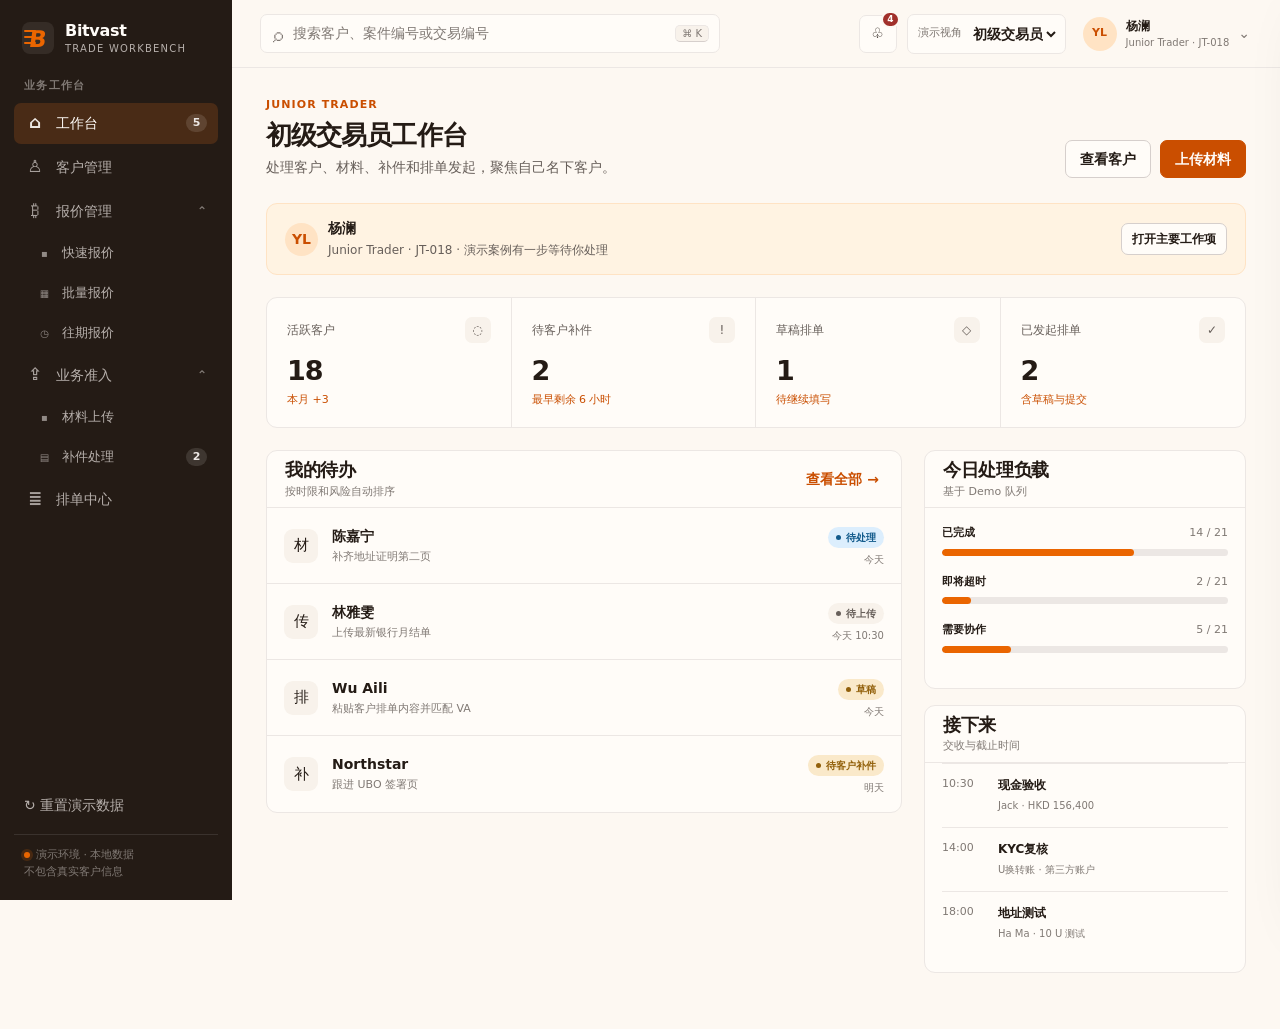
==== index.html @ b93a7725 "new" ====
<!doctype html>
<html lang="zh-CN">
  <head>
    <meta charset="UTF-8" />
    <meta name="viewport" content="width=device-width, initial-scale=1.0" />
    <meta name="description" content="Bitvast 交易执行、客户准入、地址校验、收付款复核与凭证归档工作台" />
    <title>Bitvast Workbench · 交易运营系统</title>
    <link rel="icon" href="data:image/svg+xml,%3Csvg xmlns='http://www.w3.org/2000/svg' viewBox='0 0 64 64'%3E%3Crect width='64' height='64' rx='14' fill='%23231c17'/%3E%3Ctext x='31' y='43' text-anchor='middle' font-family='Arial,sans-serif' font-size='39' font-weight='800' fill='%23ff7a00'%3EB%3C/text%3E%3Cpath d='M13 18h14M11 24h14M10 30h14M12 36h14M15 42h12' stroke='%23ff7a00' stroke-width='3' stroke-linecap='round'/%3E%3C/svg%3E" />
    <link rel="stylesheet" href="styles.css" />
  </head>
  <body>
    <a class="skip-link" href="#main-content">跳到主要内容</a>
    <div id="app" class="app-shell">
      <aside class="sidebar" aria-label="主导航">
        <div class="brand">
          <span class="brand-mark" aria-hidden="true"><i></i><i></i><i></i></span>
          <span><strong>Bitvast</strong><small>Trade Workbench</small></span>
        </div>
        <div class="workspace-label">业务工作台</div>
        <nav id="primary-nav" class="primary-nav"></nav>
        <div class="sidebar-bottom">
          <button class="demo-reset" id="reset-demo" type="button">
            <span aria-hidden="true">↻</span>
            重置演示数据
          </button>
          <div class="demo-note"><span></span>演示环境 · 本地数据<br />不包含真实客户信息</div>
        </div>
      </aside>

      <div class="app-main">
        <header class="topbar">
          <button class="icon-button menu-button" id="menu-button" aria-label="打开导航" type="button">☰</button>
          <div class="top-search">
            <span aria-hidden="true">⌕</span>
            <input id="global-search" type="search" placeholder="搜索客户、案件编号或交易编号" aria-label="全局搜索" />
            <kbd>⌘ K</kbd>
          </div>
          <div class="top-actions">
            <button class="icon-button notification-button" type="button" aria-label="通知">
              <span aria-hidden="true">♧</span><b id="notification-count">4</b>
            </button>
            <label class="role-switcher">
              <span>演示视角</span>
              <select id="role-select" aria-label="切换演示角色"></select>
            </label>
            <button class="user-menu" type="button" aria-label="当前用户">
              <span id="user-avatar">YL</span>
              <span><strong id="user-name">杨澜</strong><small id="user-title">Junior Trader · JT-018</small></span>
              <i aria-hidden="true">⌄</i>
            </button>
          </div>
        </header>

        <main id="main-content" tabindex="-1"></main>
      </div>
    </div>

    <div id="drawer-backdrop" class="drawer-backdrop" hidden></div>
    <aside id="detail-drawer" class="detail-drawer" aria-label="客户详情" aria-hidden="true"></aside>
    <div id="toast-region" class="toast-region" aria-live="polite" aria-atomic="true"></div>
    <div id="confirm-root"></div>
    <div id="pdf-modal-root"></div>
    <div id="customer-modal-root"></div>
    <div id="material-order-modal-root"></div>

    <script src="assets/pdf-lib.min.js"></script>
    <script src="assets/pdf-template-01.js"></script>
    <script src="assets/pdf-template-02.js"></script>
    <script src="assets/pdf-template-03.js"></script>
    <script src="assets/pdf-template-04.js"></script>
    <script src="assets/pdf-template-05.js"></script>
    <script src="assets/pdf-template-06.js"></script>
    <script src="assets/pdf-template-07.js"></script>
    <script src="assets/pdf-template-08.js"></script>
    <script src="assets/pdf-template-09.js"></script>
    <script src="assets/pdf-template-10.js"></script>
    <script src="assets/pdf-template-11.js"></script>
    <script src="assets/pdf-template-12.js"></script>
    <script src="app.js"></script>
  </body>
</html>
---- styles.css ----
:root {
  color-scheme: light;
  --ink-950: oklch(23% 0.018 54);
  --ink-800: oklch(35% 0.016 54);
  --ink-700: oklch(42% 0.015 54);
  --ink-600: oklch(49% 0.013 54);
  --ink-500: oklch(58% 0.012 54);
  --ink-300: oklch(76% 0.01 54);
  --ink-200: oklch(86% 0.009 54);
  --ink-100: oklch(93% 0.007 54);
  --paper: oklch(98.1% 0.009 72);
  --surface: oklch(99.2% 0.006 72);
  --surface-muted: oklch(96.3% 0.011 72);
  --teal-700: oklch(58% 0.183 51);
  --teal-600: oklch(66% 0.196 53);
  --teal-200: oklch(86% 0.095 62);
  --teal-100: oklch(93.5% 0.055 66);
  --teal-50: oklch(97% 0.027 72);
  --orange-700: var(--teal-700);
  --orange-600: var(--teal-600);
  --orange-200: var(--teal-200);
  --orange-100: var(--teal-100);
  --orange-50: var(--teal-50);
  --amber-200: oklch(86% 0.075 82);
  --amber-50: oklch(97% 0.026 82);
  --amber-700: oklch(53% 0.11 72);
  --amber-100: oklch(94% 0.045 82);
  --red-700: oklch(48% 0.15 27);
  --red-600: var(--red-700);
  --red-100: oklch(94% 0.035 25);
  --red-50: color-mix(in oklch, var(--red-100) 54%, var(--surface));
  --blue-700: oklch(45% 0.105 245);
  --blue-100: oklch(94% 0.028 245);
  --shadow-float: 0 22px 60px color-mix(in oklch, var(--ink-950) 17%, transparent);
  --focus: 0 0 0 3px color-mix(in oklch, var(--teal-600) 24%, transparent);
  --radius-sm: 7px;
  --radius-md: 11px;
  --radius-lg: 16px;
  --sidebar: 232px;
  --topbar: 68px;
  --ease: cubic-bezier(0.16, 1, 0.3, 1);
}

* { box-sizing: border-box; }
html { min-width: 320px; background: var(--paper); }
body {
  margin: 0;
  color: var(--ink-950);
  background: var(--paper);
  font: 14px/1.5 -apple-system, BlinkMacSystemFont, "Segoe UI", "PingFang SC", "Microsoft YaHei", system-ui, sans-serif;
  -webkit-font-smoothing: antialiased;
}
body.modal-open { overflow: hidden; }
button, input, select, textarea { font: inherit; color: inherit; }
button, select { cursor: pointer; }
button:focus-visible, input:focus-visible, select:focus-visible, textarea:focus-visible, [tabindex]:focus-visible {
  outline: none;
  box-shadow: var(--focus);
}
button:disabled { cursor: not-allowed; opacity: .48; }
.skip-link { position: fixed; left: 16px; top: -80px; z-index: 100; padding: 10px 14px; background: var(--ink-950); color: var(--surface); border-radius: var(--radius-sm); }
.skip-link:focus { top: 12px; }
.app-shell { min-height: 100vh; }

.sidebar {
  position: fixed; inset: 0 auto 0 0; z-index: 40;
  width: var(--sidebar); padding: 19px 14px 16px;
  display: flex; flex-direction: column;
  background: var(--ink-950); color: var(--ink-200);
}
.brand { display: flex; align-items: center; gap: 11px; padding: 0 8px 22px; color: var(--surface); }
.brand strong { display: block; font-size: 16px; letter-spacing: -.02em; }
.brand small { display: block; margin-top: -2px; color: var(--ink-300); font-size: 10px; letter-spacing: .12em; text-transform: uppercase; }
.brand-mark {
  position: relative; width: 32px; height: 32px; display: grid; place-items: center;
  border-radius: 8px; background: color-mix(in oklch, var(--surface) 8%, transparent);
  color: var(--teal-600); font-size: 23px; font-weight: 850; letter-spacing: 0;
}
.brand-mark::before { content: "B"; transform: skew(-8deg); }
.brand-mark i { position: absolute; left: 2px; width: 12px; height: 2px; border-radius: 999px; background: var(--teal-600); }
.brand-mark i:nth-child(1) { top: 8px; }
.brand-mark i:nth-child(2) { top: 14px; }
.brand-mark i:nth-child(3) { top: 20px; }
.workspace-label { padding: 0 10px 8px; color: var(--ink-500); font-size: 11px; font-weight: 700; letter-spacing: .12em; }
.primary-nav { display: grid; gap: 3px; }
.nav-button {
  width: 100%; min-height: 41px; padding: 0 11px; border: 0; border-radius: var(--radius-sm);
  display: flex; align-items: center; gap: 11px;
  color: var(--ink-300); background: transparent; text-align: left; font-weight: 560;
  transition: background 160ms var(--ease), color 160ms var(--ease);
}
.nav-button:hover { background: color-mix(in oklch, var(--surface) 7%, transparent); color: var(--surface); }
.nav-button.active { background: color-mix(in oklch, var(--teal-600) 21%, var(--ink-950)); color: var(--surface); }
.nav-group { display: grid; gap: 3px; }
.nav-parent i { margin-left: auto; color: var(--ink-500); font-style: normal; font-size: 12px; }
.nav-submenu { display: grid; gap: 3px; }
.nav-sub-button { min-height: 37px; padding-left: 24px; color: var(--ink-300); font-size: 13px; }
.nav-sub-button .nav-icon { width: 13px; font-size: 10px; opacity: .75; }
.nav-icon { width: 20px; font-size: 17px; text-align: center; opacity: .9; }
.nav-badge { margin-left: auto; min-width: 21px; padding: 1px 6px; border-radius: 10px; background: color-mix(in oklch, var(--surface) 12%, transparent); color: var(--ink-100); font-size: 11px; text-align: center; }
.sidebar-bottom { margin-top: auto; }
.demo-reset { width: 100%; padding: 9px 10px; border: 0; border-radius: var(--radius-sm); color: var(--ink-300); background: transparent; text-align: left; }
.demo-reset:hover { background: color-mix(in oklch, var(--surface) 7%, transparent); color: var(--surface); }
.demo-note { margin-top: 9px; padding: 11px 10px 3px; border-top: 1px solid color-mix(in oklch, var(--surface) 10%, transparent); color: var(--ink-500); font-size: 11px; line-height: 1.6; }
.demo-note span { display: inline-block; width: 6px; height: 6px; margin-right: 6px; border-radius: 50%; background: var(--teal-600); box-shadow: 0 0 0 3px color-mix(in oklch, var(--teal-600) 18%, transparent); }

.app-main { min-height: 100vh; margin-left: var(--sidebar); }
.topbar {
  position: sticky; top: 0; z-index: 30; height: var(--topbar); padding: 0 28px;
  display: flex; align-items: center; gap: 20px;
  border-bottom: 1px solid var(--ink-100); background: color-mix(in oklch, var(--paper) 95%, transparent);
}
.menu-button { display: none !important; }
.icon-button { position: relative; width: 38px; height: 38px; border: 1px solid var(--ink-100); border-radius: var(--radius-sm); background: var(--surface); }
.top-search { width: min(460px, 40vw); height: 39px; padding: 0 10px 0 12px; display: flex; align-items: center; gap: 8px; border: 1px solid var(--ink-100); border-radius: var(--radius-sm); background: var(--surface); }
.top-search > span { color: var(--ink-500); font-size: 20px; }
.top-search input { min-width: 0; flex: 1; border: 0; outline: 0; background: transparent; }
.top-search input::placeholder { color: var(--ink-500); }
kbd { padding: 2px 6px; border: 1px solid var(--ink-100); border-bottom-color: var(--ink-200); border-radius: 5px; color: var(--ink-500); background: var(--surface-muted); font: 10px system-ui; }
.top-actions { margin-left: auto; display: flex; align-items: center; gap: 10px; }
.notification-button b { position: absolute; right: -4px; top: -5px; min-width: 17px; height: 17px; padding: 0 4px; border: 2px solid var(--paper); border-radius: 9px; background: var(--red-700); color: var(--surface); font-size: 9px; line-height: 13px; }
.role-switcher { height: 40px; padding: 3px 6px 3px 10px; display: flex; align-items: center; gap: 7px; border: 1px solid var(--ink-100); border-radius: var(--radius-sm); background: var(--surface); }
.role-switcher > span { color: var(--ink-500); font-size: 11px; }
.role-switcher select { max-width: 118px; border: 0; outline: 0; background: transparent; font-weight: 650; }
.user-menu { padding: 0 2px 0 7px; border: 0; display: flex; align-items: center; gap: 9px; background: transparent; text-align: left; }
.user-menu > span:first-child { width: 34px; height: 34px; display: grid; place-items: center; border-radius: 50%; color: var(--teal-700); background: var(--teal-100); font-size: 11px; font-weight: 750; }
.user-menu strong, .user-menu small { display: block; white-space: nowrap; }
.user-menu strong { font-size: 12px; }
.user-menu small { color: var(--ink-500); font-size: 10px; }
.user-menu i { color: var(--ink-500); font-style: normal; }

#main-content { padding: 29px 34px 56px; }
#main-content.quote-replica-host { height: calc(100vh - var(--topbar)); padding: 0; overflow: hidden; background: var(--surface); }
.page { max-width: 1460px; margin: 0 auto; }
.page-header { margin-bottom: 25px; display: flex; align-items: flex-end; justify-content: space-between; gap: 24px; }
.eyebrow { margin: 0 0 6px; color: var(--teal-700); font-size: 11px; font-weight: 760; letter-spacing: .1em; text-transform: uppercase; }
h1 { margin: 0; font-size: 26px; line-height: 1.18; letter-spacing: -.035em; }
h2 { margin: 0; font-size: 18px; line-height: 1.3; letter-spacing: -.02em; }
h3 { margin: 0; font-size: 14px; }
.page-subtitle { max-width: 70ch; margin: 7px 0 0; color: var(--ink-600); }
.header-actions { display: flex; align-items: center; gap: 9px; }
.btn { min-height: 38px; padding: 0 14px; border: 1px solid var(--ink-200); border-radius: var(--radius-sm); display: inline-flex; align-items: center; justify-content: center; gap: 7px; background: var(--surface); font-weight: 650; transition: 160ms var(--ease); }
.btn:hover { border-color: var(--ink-300); background: var(--surface-muted); }
.btn-primary { border-color: var(--teal-700); background: var(--teal-700); color: var(--surface); }
.btn-primary:hover { border-color: var(--teal-600); background: var(--teal-600); }
.btn-danger { border-color: var(--red-700); color: var(--red-700); background: var(--surface); }
.btn-quiet { border-color: transparent; background: transparent; color: var(--ink-600); }
.btn-sm { min-height: 32px; padding: 0 10px; font-size: 12px; }

.role-context { margin-bottom: 22px; padding: 14px 18px; border: 1px solid var(--teal-100); border-radius: var(--radius-md); display: flex; align-items: center; justify-content: space-between; gap: 16px; background: var(--teal-50); }
.role-context strong { display: block; }
.role-context span { color: var(--ink-600); font-size: 12px; }
.context-person { display: flex; align-items: center; gap: 10px; }
.context-person i { width: 33px; height: 33px; display: grid; place-items: center; border-radius: 50%; background: var(--teal-100); color: var(--teal-700); font-style: normal; font-weight: 750; }

.metric-strip { display: grid; grid-template-columns: repeat(4, minmax(0, 1fr)); border: 1px solid var(--ink-100); border-radius: var(--radius-md); overflow: hidden; background: var(--surface); }
.metric { min-height: 107px; padding: 19px 20px; border-right: 1px solid var(--ink-100); }
.metric:last-child { border-right: 0; }
.metric-label { display: flex; align-items: center; justify-content: space-between; color: var(--ink-600); font-size: 12px; }
.metric-label i { width: 26px; height: 26px; display: grid; place-items: center; border-radius: 7px; background: var(--surface-muted); font-style: normal; }
.metric-value { margin-top: 8px; display: flex; align-items: baseline; gap: 6px; font-size: 27px; font-weight: 720; letter-spacing: -.035em; }
.metric-value small { color: var(--ink-500); font-size: 11px; font-weight: 500; }
.metric-trend { color: var(--teal-700); font-size: 11px; }

.dashboard-grid { margin-top: 22px; display: grid; grid-template-columns: minmax(0, 1.58fr) minmax(310px, .8fr); gap: 22px; align-items: start; }
.section { border: 1px solid var(--ink-100); border-radius: var(--radius-md); background: var(--surface); overflow: hidden; }
.section-header { min-height: 57px; padding: 0 18px; display: flex; align-items: center; justify-content: space-between; gap: 14px; border-bottom: 1px solid var(--ink-100); }
.section-header p { margin: 2px 0 0; color: var(--ink-500); font-size: 11px; }
.link-button { padding: 4px; border: 0; color: var(--teal-700); background: transparent; font-weight: 650; }
.task-list { display: grid; }
.task-row { min-height: 76px; padding: 13px 17px; border: 0; border-bottom: 1px solid var(--ink-100); display: grid; grid-template-columns: 36px minmax(0, 1fr) auto; align-items: center; gap: 12px; background: transparent; text-align: left; }
.task-row:last-child { border-bottom: 0; }
.task-row:hover { background: var(--surface-muted); }
.task-icon { width: 34px; height: 34px; display: grid; place-items: center; border-radius: 9px; background: var(--surface-muted); font-size: 15px; }
.task-main strong, .task-main span { display: block; }
.task-main span { margin-top: 2px; color: var(--ink-500); font-size: 11px; }
.task-meta { text-align: right; }
.task-meta time { display: block; margin-top: 4px; color: var(--ink-500); font-size: 10px; }
.status { display: inline-flex; align-items: center; gap: 5px; padding: 3px 8px; border-radius: 12px; font-size: 10px; font-weight: 700; white-space: nowrap; }
.status::before { content: ""; width: 5px; height: 5px; border-radius: 50%; background: currentColor; }
.status-teal, .status-success { color: var(--teal-700); background: var(--teal-100); }
.status-amber, .status-warning { color: var(--amber-700); background: var(--amber-100); }
.status-red, .status-danger { color: var(--red-700); background: var(--red-100); }
.status-blue, .status-info { color: var(--blue-700); background: var(--blue-100); }
.status-neutral { color: var(--ink-600); background: var(--surface-muted); }

.queue-summary { padding: 17px; }
.queue-progress { margin-bottom: 18px; }
.queue-label { margin-bottom: 7px; display: flex; justify-content: space-between; font-size: 11px; }
.queue-label span { color: var(--ink-500); }
.progress-track { height: 7px; overflow: hidden; border-radius: 5px; background: var(--ink-100); }
.progress-track i { display: block; height: 100%; border-radius: inherit; background: var(--teal-600); }
.agenda { padding: 0 17px 17px; }
.agenda-row { padding: 12px 0; border-top: 1px solid var(--ink-100); display: grid; grid-template-columns: 44px 1fr; gap: 12px; }
.agenda-row time { color: var(--ink-500); font-size: 11px; }
.agenda-row strong { display: block; font-size: 12px; }
.agenda-row span { color: var(--ink-500); font-size: 10px; }

.toolbar { margin-bottom: 14px; display: flex; align-items: center; gap: 9px; flex-wrap: wrap; }
.search-control, .select-control { height: 38px; border: 1px solid var(--ink-100); border-radius: var(--radius-sm); background: var(--surface); }
.search-control { min-width: 260px; padding: 0 11px; display: flex; align-items: center; gap: 7px; }
.search-control input { width: 100%; border: 0; outline: 0; background: transparent; }
.select-control { padding: 0 30px 0 10px; }
.toolbar-count { margin-left: auto; color: var(--ink-500); font-size: 11px; }
.data-table-wrap { border: 1px solid var(--ink-100); border-radius: var(--radius-md); overflow: auto; background: var(--surface); }
.data-table { width: 100%; border-collapse: collapse; white-space: nowrap; }
.data-table th { height: 43px; padding: 0 15px; border-bottom: 1px solid var(--ink-100); color: var(--ink-500); background: var(--surface-muted); font-size: 10px; letter-spacing: .04em; text-align: left; }
.data-table td { height: 61px; padding: 0 15px; border-bottom: 1px solid var(--ink-100); vertical-align: middle; }
.data-table tbody tr:last-child td { border-bottom: 0; }
.data-table tbody tr { cursor: pointer; }
.data-table tbody tr:hover { background: var(--teal-50); }
.compliance-tabs { margin: 6px 0 28px; border-bottom: 1px solid var(--ink-100); display: flex; gap: 24px; }
.compliance-tabs button { min-height: 40px; padding: 0 0 10px; border: 0; border-bottom: 2px solid transparent; background: transparent; color: var(--ink-600); font-weight: 650; }
.compliance-tabs button.active { border-bottom-color: var(--blue-700); color: var(--blue-700); }
.compliance-filterbar { margin-bottom: 18px; display: flex; align-items: flex-end; gap: 10px; flex-wrap: wrap; }
.compliance-filterbar .search-control { min-width: 300px; background: var(--surface-muted); }
.toolbar-spacer { flex: 1; min-width: 28px; }
.compliance-filter-field { display: grid; gap: 6px; color: var(--ink-600); font-size: 11px; }
.compliance-filter-field .select-control { min-width: 190px; }
.compliance-table-wrap { border-radius: var(--radius-sm); }
.compliance-table th { font-size: 12px; color: var(--ink-800); background: var(--surface-muted); }
.compliance-table td { height: 52px; }
.compliance-table .table-actions { display: flex; align-items: center; gap: 24px; }
.audit-type-badge, .audit-final { display: inline-flex; align-items: center; min-height: 24px; padding: 0 7px; border-radius: 3px; font-size: 12px; font-weight: 650; }
.audit-type-badge { color: var(--blue-700); background: var(--blue-100); }
.audit-final.pass { color: oklch(48% 0.14 145); background: oklch(94% 0.05 145); }
.audit-final.reject { color: var(--red-700); background: var(--red-100); }
.audit-final.pending { color: var(--amber-700); background: var(--amber-100); }
.compliance-dot { display: inline-flex; align-items: center; gap: 7px; color: oklch(48% 0.14 145); }
.compliance-dot::before { content: ""; width: 6px; height: 6px; border-radius: 50%; background: currentColor; }
.muted-link { color: var(--ink-600); }
.compliance-pagination { margin-top: 12px; justify-content: flex-end; border: 0; background: transparent; }
.compliance-back-link { margin: -4px 0 14px; padding: 0; border: 0; background: transparent; color: var(--ink-600); font-weight: 680; }
.compliance-back-link:hover { color: var(--teal-700); }
.compliance-review-workspace { display: block; border: 1px solid var(--ink-100); border-radius: var(--radius-md); overflow: hidden; background: var(--surface); }
.compliance-review-actions { padding: 16px 22px; border-top: 1px solid var(--ink-100); display: flex; justify-content: flex-end; gap: 10px; background: var(--surface); }
.kyc-config-crumb { margin: -4px 0 14px; color: var(--ink-600); font-size: 12px; }
.kyc-config-hero { min-height: 108px; margin-bottom: 12px; padding: 24px 28px; border: 1px solid var(--ink-100); border-radius: var(--radius-lg); display: flex; align-items: center; justify-content: space-between; gap: 22px; background: var(--surface); }
.kyc-config-hero h1 { margin: 0; font-size: 24px; letter-spacing: 0; }
.kyc-config-hero p { max-width: 76ch; margin: 10px 0 0; color: var(--ink-600); }
.kyc-config-stats { margin-top: 14px; display: flex; flex-wrap: wrap; gap: 8px; }
.kyc-config-stats span { padding: 5px 9px; border: 1px solid var(--ink-100); border-radius: 999px; color: var(--ink-600); background: var(--surface-muted); font-size: 11px; font-weight: 700; }
.kyc-config-hero-actions { display: flex; align-items: center; gap: 16px; white-space: nowrap; }
.kyc-config-hero-actions span { color: var(--ink-500); font-size: 13px; }
.kyc-config-layout { display: grid; grid-template-columns: 440px minmax(0, 1fr); gap: 14px; align-items: stretch; }
.kyc-config-card { min-height: 564px; padding: 14px; border: 1px solid var(--ink-100); border-radius: var(--radius-md); background: var(--surface); }
.kyc-config-side { display: flex; flex-direction: column; gap: 12px; }
.kyc-panel-title { margin-bottom: 14px; display: flex; align-items: center; gap: 8px; color: var(--ink-950); font-size: 16px; font-weight: 760; }
.kyc-panel-title span { color: var(--teal-700); font-size: 15px; }
.kyc-side-section { padding: 12px; border: 1px solid var(--ink-100); border-radius: var(--radius-md); background: var(--surface-muted); }
.kyc-side-heading { margin: 0 0 12px; color: var(--ink-500); font-size: 12px; font-weight: 720; }
.kyc-tree { display: grid; gap: 11px; }
.kyc-tree-group { position: relative; display: grid; gap: 8px; }
.kyc-tree-group.expanded { padding: 8px; border: 1px solid var(--teal-100); border-radius: var(--radius-md); background: color-mix(in oklch, var(--teal-50) 48%, var(--surface)); }
.kyc-tree-row { min-height: 62px; padding: 0 14px; border: 1px solid var(--ink-100); border-radius: var(--radius-md); display: flex; align-items: center; gap: 10px; background: var(--surface); cursor: pointer; }
.kyc-tree-row.business { min-height: 66px; border-color: var(--ink-200); background: var(--surface); }
.kyc-tree-row.business.active { border-color: var(--teal-700); background: var(--teal-700); color: var(--surface); box-shadow: 0 10px 24px color-mix(in oklch, var(--teal-700) 18%, transparent); }
.kyc-channel-list { position: relative; margin-left: 18px; padding-left: 18px; display: grid; gap: 8px; }
.kyc-channel-list::before { content: ""; position: absolute; left: 4px; top: 2px; bottom: 18px; width: 1px; background: var(--teal-200); }
.kyc-tree-row.channel { position: relative; min-height: 54px; border-radius: var(--radius-sm); background: var(--surface); }
.kyc-tree-row.channel::before { content: ""; position: absolute; left: -14px; top: 50%; width: 12px; height: 1px; background: var(--teal-200); }
.kyc-tree-row.channel.active { border-color: var(--teal-600); background: var(--teal-50); color: var(--teal-700); box-shadow: inset 3px 0 0 var(--teal-600); }
.kyc-tree-main { min-width: 0; flex: 1; display: grid; gap: 3px; }
.kyc-tree-main strong, .kyc-tree-main span { min-width: 0; overflow: hidden; text-overflow: ellipsis; white-space: nowrap; font-weight: 760; }
.kyc-tree-main small { min-width: 0; overflow: hidden; text-overflow: ellipsis; white-space: nowrap; color: currentColor; opacity: .72; font-size: 10px; font-weight: 650; }
.kyc-tree-input { width: 100%; height: 34px; padding: 0 9px; border: 1px solid var(--ink-100); border-radius: var(--radius-sm); background: var(--surface); }
.kyc-tree-actions { display: flex; gap: 6px; }
.kyc-icon-button { width: 28px; height: 28px; border: 0; border-radius: 7px; display: inline-grid; place-items: center; background: transparent; color: currentColor; cursor: pointer; font-weight: 760; }
.kyc-icon-button:hover { background: color-mix(in oklch, var(--surface) 75%, transparent); }
.kyc-icon-button.danger { color: var(--red-700); }
.kyc-type-add, .kyc-dashed-action { min-height: 34px; border: 1px dashed var(--ink-200); border-radius: var(--radius-sm); background: transparent; color: var(--teal-700); cursor: pointer; font-weight: 700; }
.kyc-type-add { margin-left: 36px; }
.kyc-dashed-action { width: 100%; margin-top: 10px; }
.kyc-config-hint, .kyc-config-foot { margin-top: auto; padding-top: 14px; border-top: 1px solid var(--ink-100); color: var(--ink-500); font-size: 12px; line-height: 1.6; }
.kyc-panel-top { min-height: 42px; display: flex; align-items: center; justify-content: space-between; gap: 16px; }
.kyc-panel-top .kyc-panel-title { margin: 0; }
.kyc-channel-note { margin-top: 12px; padding: 11px 12px; border: 1px solid var(--amber-100); border-radius: var(--radius-sm); color: var(--amber-700); background: var(--amber-50); font-size: 12px; line-height: 1.6; font-weight: 650; }
.kyc-material-list { margin-top: 18px; display: grid; gap: 14px; }
.kyc-material-row { min-height: 86px; padding: 18px 16px; border: 1px solid color-mix(in oklch, var(--blue-700) 18%, var(--ink-100)); border-radius: 18px; display: grid; grid-template-columns: 42px minmax(220px, 1.1fr) 110px 150px 180px minmax(220px, 1fr) 92px; align-items: center; gap: 14px; background: color-mix(in oklch, var(--blue-100) 44%, var(--surface)); box-shadow: inset 0 1px 0 color-mix(in oklch, var(--surface) 80%, transparent); }
.kyc-row-no { color: var(--ink-500); text-align: center; font-size: 18px; font-weight: 800; }
.kyc-item-name, .kyc-format, .kyc-template, .kyc-max input, .kyc-item-note { border: 1px solid color-mix(in oklch, var(--blue-700) 18%, var(--ink-100)); border-radius: 13px; background: var(--surface); box-shadow: inset 0 1px 0 color-mix(in oklch, var(--surface) 80%, transparent); }
.kyc-item-name, .kyc-format, .kyc-template, .kyc-max input { height: 46px; padding: 0 14px; color: var(--ink-950); font-size: 14px; font-weight: 650; }
.kyc-item-note { grid-column: 2 / -1; min-height: 58px; padding: 10px 12px; resize: vertical; color: var(--ink-600); font-size: 12px; line-height: 1.55; }
.kyc-required, .kyc-max { min-height: 46px; padding: 0 12px; border: 1px solid color-mix(in oklch, var(--blue-700) 18%, var(--ink-100)); border-radius: 13px; display: inline-flex; align-items: center; justify-content: center; gap: 8px; color: var(--ink-600); background: var(--surface); font-size: 13px; font-weight: 760; white-space: nowrap; }
.kyc-required input { width: 18px; height: 18px; accent-color: var(--blue-700); }
.kyc-max span { color: var(--ink-500); }
.kyc-max input { width: 48px; padding: 0; border: 0; color: var(--ink-950); font-size: 16px; font-weight: 800; text-align: center; box-shadow: none; }
.kyc-attach { min-width: 0; display: flex; align-items: center; gap: 10px; color: var(--ink-600); font-weight: 700; }
.kyc-attach .kyc-template { min-width: 0; flex: 1; }
.kyc-upload-button, .kyc-row-icon { width: 32px; height: 32px; border: 0; border-radius: 9px; display: inline-grid; place-items: center; color: var(--ink-500); background: transparent; cursor: pointer; font-size: 18px; font-weight: 760; }
.kyc-upload-button { color: var(--blue-700); }
.kyc-row-actions { display: flex; justify-content: flex-end; gap: 10px; }
.kyc-row-icon:disabled { opacity: .28; cursor: not-allowed; }
.kyc-row-icon.danger { color: var(--red-700); }
.kyc-material-view-row { min-height: 72px; padding: 15px 16px; border: 1px solid var(--ink-100); border-radius: 14px; display: grid; grid-template-columns: 42px minmax(0, 1fr) auto minmax(230px, .8fr); align-items: center; gap: 14px; background: var(--surface); }
.kyc-view-no { width: 28px; text-align: center; color: var(--ink-500); font-size: 15px; font-weight: 800; }
.kyc-material-copy { min-width: 0; display: grid; gap: 4px; }
.kyc-material-copy strong { color: var(--ink-950); }
.kyc-material-copy p { margin: 0; color: var(--ink-500); font-size: 11px; line-height: 1.55; white-space: normal; }
.kyc-material-view-row em { padding: 2px 7px; border-radius: 12px; color: var(--teal-700); background: var(--teal-100); font-style: normal; font-size: 10px; font-weight: 760; }
.kyc-material-view-row em.optional { color: var(--ink-600); background: var(--ink-100); }
.kyc-material-view-row small { color: var(--ink-500); font-size: 10px; text-align: right; }
.kyc-engine-page { padding: 0; max-width: none; }
.kyc-engine-shell { min-height: calc(100vh - var(--topbar)); margin: -28px -34px -52px; display: grid; grid-template-columns: 330px minmax(0, 1fr); background: var(--surface-muted); }
.kyc-engine-library { min-height: calc(100vh - var(--topbar)); border-right: 1px solid var(--ink-100); display: flex; flex-direction: column; background: var(--surface); }
.kyc-engine-library-head { min-height: 62px; padding: 0 16px; border-bottom: 1px solid var(--ink-100); display: flex; align-items: center; justify-content: space-between; gap: 12px; background: color-mix(in oklch, var(--surface-muted) 70%, var(--surface)); }
.kyc-engine-library-head span { color: var(--ink-500); font-size: 11px; font-weight: 820; letter-spacing: .08em; }
.kyc-engine-search { height: 38px; margin: 12px; padding: 0 10px; border: 1px solid var(--ink-100); border-radius: var(--radius-sm); display: flex; align-items: center; gap: 8px; color: var(--ink-500); background: var(--surface-muted); }
.kyc-engine-search input { min-width: 0; flex: 1; border: 0; outline: 0; background: transparent; font-size: 12px; }
.kyc-engine-scenario-list { padding: 10px; display: grid; gap: 8px; overflow: auto; }
.kyc-engine-scenario { width: 100%; padding: 12px; border: 1px solid transparent; border-left: 4px solid transparent; border-radius: var(--radius-md); display: grid; gap: 6px; color: var(--ink-700); background: transparent; text-align: left; cursor: pointer; }
.kyc-engine-scenario:hover { background: var(--surface-muted); }
.kyc-engine-scenario.active { border-color: color-mix(in oklch, var(--blue-700) 28%, var(--ink-100)); border-left-color: var(--blue-700); color: var(--ink-950); background: color-mix(in oklch, var(--blue-100) 62%, var(--surface)); box-shadow: 0 8px 20px color-mix(in oklch, var(--blue-700) 8%, transparent); }
.kyc-engine-scenario div { display: flex; align-items: center; justify-content: space-between; gap: 10px; }
.kyc-engine-scenario span { padding: 2px 6px; border-radius: 6px; color: var(--ink-700); background: var(--ink-100); font-size: 10px; font-weight: 850; }
.kyc-engine-scenario em, .kyc-engine-scenario small { color: var(--ink-500); font-style: normal; font-size: 10px; }
.kyc-engine-scenario strong { font-size: 12px; line-height: 1.45; }
.kyc-engine-main { min-width: 0; padding: 22px; overflow: auto; }
.kyc-engine-topbar { padding: 20px 22px; border: 1px solid var(--ink-100); border-radius: var(--radius-lg); display: flex; align-items: center; justify-content: space-between; gap: 20px; background: var(--surface); }
.kyc-engine-topbar h1 { margin: 4px 0 6px; font-size: 22px; letter-spacing: 0; }
.kyc-engine-topbar p { margin: 0; max-width: 78ch; color: var(--ink-600); }
.kyc-engine-actions { display: flex; align-items: center; gap: 14px; white-space: nowrap; }
.kyc-engine-actions span { color: var(--ink-500); font-size: 12px; }
.kyc-engine-metrics { margin: 14px 0; border: 1px solid var(--ink-100); border-radius: var(--radius-md); display: grid; grid-template-columns: repeat(3, 1fr); overflow: hidden; background: var(--surface); }
.kyc-engine-metrics div { min-height: 70px; padding: 13px 16px; border-right: 1px solid var(--ink-100); display: grid; align-content: center; gap: 3px; }
.kyc-engine-metrics div:last-child { border-right: 0; }
.kyc-engine-metrics strong { font-size: 22px; }
.kyc-engine-metrics span { color: var(--ink-500); font-size: 11px; }
.kyc-engine-editor { display: grid; gap: 14px; }
.kyc-engine-scenario-head { padding: 18px; border: 1px solid var(--ink-100); border-radius: var(--radius-md); display: grid; grid-template-columns: auto minmax(0, 1fr) auto; align-items: start; gap: 14px; background: var(--surface); }
.kyc-code-pill { padding: 7px 10px; border-radius: 8px; color: var(--surface); background: var(--ink-950); font-family: ui-monospace, SFMono-Regular, Menlo, monospace; font-weight: 850; }
.kyc-engine-title-field { display: grid; gap: 4px; }
.kyc-engine-title-field input { width: 100%; border: 0; border-bottom: 1px solid transparent; outline: 0; color: var(--ink-950); background: transparent; font-size: 18px; font-weight: 820; }
.kyc-engine-title-field input:focus { border-bottom-color: var(--blue-700); }
.kyc-engine-title-field span { color: var(--ink-500); font-size: 11px; }
.kyc-process-field { padding: 16px 18px; border: 1px solid var(--ink-100); border-radius: var(--radius-md); display: grid; gap: 8px; background: var(--surface); }
.kyc-process-field span { color: var(--ink-600); font-size: 12px; font-weight: 820; }
.kyc-process-field textarea { width: 100%; min-height: 92px; padding: 10px 12px; border: 1px solid var(--ink-100); border-radius: var(--radius-sm); background: var(--surface-muted); resize: vertical; line-height: 1.6; }
.kyc-channel-matrix { border: 1px solid var(--ink-100); border-radius: var(--radius-lg); overflow: hidden; background: var(--surface); }
.kyc-channel-matrix > header { min-height: 60px; padding: 0 18px; border-bottom: 1px solid var(--ink-100); display: flex; align-items: center; justify-content: space-between; gap: 12px; background: var(--surface-muted); }
.kyc-channel-matrix > header strong { display: block; font-size: 13px; }
.kyc-channel-matrix > header span { color: var(--ink-500); font-size: 10px; }
.kyc-channel-tabs { padding: 12px 18px 0; border-bottom: 1px solid var(--ink-100); display: flex; gap: 8px; overflow-x: auto; }
.kyc-channel-tabs button { min-height: 42px; padding: 0 12px; border: 0; border-bottom: 2px solid transparent; border-radius: 8px 8px 0 0; display: flex; align-items: center; gap: 8px; color: var(--ink-600); background: transparent; font-weight: 720; white-space: nowrap; }
.kyc-channel-tabs button.active { border-bottom-color: var(--blue-700); color: var(--blue-700); background: var(--blue-100); }
.kyc-channel-tabs span { padding: 2px 6px; border-radius: 999px; color: var(--ink-600); background: var(--ink-100); font-size: 10px; }
.kyc-channel-dot { width: 8px; height: 8px; border-radius: 999px; background: var(--blue-700); }
.kyc-channel-dot.red { background: var(--red-700); }
.kyc-channel-editor { padding: 18px; display: grid; gap: 16px; }
.kyc-section-stack { display: grid; gap: 14px; }
.kyc-material-section { padding: 14px; border: 1px solid var(--ink-100); border-radius: var(--radius-md); display: grid; gap: 12px; background: var(--surface); }
.kyc-material-section > header { padding-bottom: 12px; border-bottom: 1px solid var(--ink-100); display: flex; align-items: center; justify-content: space-between; gap: 12px; }
.kyc-material-section > header div { display: flex; align-items: center; gap: 8px; }
.kyc-material-section > header span { padding: 2px 7px; border-radius: 7px; color: var(--ink-600); background: var(--ink-100); font-size: 10px; font-weight: 900; }
.kyc-material-section > header input { min-width: 260px; border: 0; border-bottom: 1px solid transparent; outline: 0; color: var(--ink-950); background: transparent; font-size: 13px; font-weight: 820; }
.kyc-engine-items { display: grid; gap: 10px; }
.kyc-engine-item { padding: 12px; border: 1px solid var(--ink-100); border-radius: var(--radius-md); display: flex; align-items: center; justify-content: space-between; gap: 14px; background: color-mix(in oklch, var(--surface-muted) 86%, var(--surface)); }
.kyc-engine-item:hover { border-color: color-mix(in oklch, var(--blue-700) 24%, var(--ink-100)); background: var(--surface); }
.kyc-engine-item-main { flex: 1; min-width: 260px; display: flex; align-items: center; gap: 10px; }
.kyc-engine-item-main i { color: var(--ink-300); font-style: normal; font-weight: 850; }
.kyc-engine-item-main div { flex: 1; display: grid; gap: 6px; }
.kyc-engine-item-main input { width: 100%; border: 0; border-bottom: 1px solid var(--ink-100); outline: 0; background: transparent; font-size: 12px; }
.kyc-engine-item-main input:first-child { color: var(--ink-950); font-weight: 820; }
.kyc-engine-item-controls { display: flex; align-items: center; flex-wrap: wrap; gap: 8px; }
.kyc-engine-item-controls select, .kyc-engine-item-controls button, .kyc-required-mini { min-height: 32px; border: 1px solid var(--ink-100); border-radius: var(--radius-sm); background: var(--surface); font-size: 11px; }
.kyc-engine-item-controls select { padding: 0 8px; }
.kyc-engine-item-controls button { padding: 0 9px; color: var(--red-700); }
.kyc-required-mini { padding: 0 8px; display: inline-flex; align-items: center; gap: 5px; }
.kyc-required-mini input { accent-color: var(--blue-700); }
.customer-master-table th:first-child { min-width: 360px; }
.customer-master-table th:last-child,
.customer-master-table td:last-child { text-align: right; }
.cell-primary { display: flex; align-items: center; gap: 10px; }
.avatar { width: 32px; height: 32px; display: grid; place-items: center; border-radius: 9px; color: var(--teal-700); background: var(--teal-100); font-size: 10px; font-weight: 760; }
.avatar.company { color: var(--blue-700); background: var(--blue-100); }
.avatar.sub { color: var(--ink-600); background: var(--ink-100); }
.cell-primary strong, .cell-primary small { display: block; }
.cell-primary small, .muted { color: var(--ink-500); font-size: 10px; }
.row-expander,
.row-expander-placeholder { width: 24px; height: 24px; flex: 0 0 24px; display: grid; place-items: center; }
.row-expander {
  position: relative;
  border: 1px solid var(--ink-100);
  border-radius: 8px;
  background: var(--surface);
  color: var(--ink-600);
  transition: border-color 160ms var(--ease), background 160ms var(--ease), color 160ms var(--ease);
}
.row-expander::before {
  content: "";
  width: 6px;
  height: 6px;
  border-right: 1.5px solid currentColor;
  border-bottom: 1.5px solid currentColor;
  transform: rotate(45deg) translateY(-1px);
  transition: transform 160ms var(--ease);
}
.row-expander:hover { border-color: var(--teal-600); background: var(--teal-50); color: var(--teal-700); }
.row-expander.expanded::before { transform: rotate(225deg) translate(-1px, -1px); }
.sub-customer-row { background: var(--surface-muted); cursor: pointer; }
.data-table tbody .sub-customer-row:hover { background: var(--teal-50); }
.sub-customer-cell { padding-left: 34px; }
.sub-customer-connector { width: 24px; height: 1px; background: var(--ink-200); }
.pagination-bar {
  margin-top: 12px;
  display: flex;
  align-items: center;
  justify-content: space-between;
  gap: 12px;
  color: var(--ink-500);
  font-size: 12px;
}
.pagination-bar > div { display: flex; gap: 8px; }
.risk { display: inline-flex; align-items: center; gap: 5px; font-size: 11px; }
.risk::before { content: ""; width: 7px; height: 7px; border-radius: 50%; }
.risk.low::before { background: var(--teal-600); }
.risk.medium::before { background: var(--amber-700); }
.risk.high::before { background: var(--red-700); }

.flow-layout { display: grid; grid-template-columns: minmax(0, 1.35fr) minmax(300px, .65fr); gap: 22px; align-items: start; }
.flow-main { border: 1px solid var(--ink-100); border-radius: var(--radius-md); background: var(--surface); overflow: hidden; }
.flow-hero { padding: 22px; border-bottom: 1px solid var(--ink-100); display: flex; align-items: center; justify-content: space-between; gap: 20px; background: var(--teal-50); }
.flow-person { display: flex; align-items: center; gap: 13px; }
.flow-person .avatar { width: 42px; height: 42px; border-radius: 12px; font-size: 12px; }
.flow-person p { margin: 4px 0 0; color: var(--ink-600); font-size: 11px; }
.flow-score { text-align: right; }
.flow-score strong { display: block; font-size: 20px; }
.flow-score span { color: var(--ink-500); font-size: 10px; }
.stepper { padding: 20px 22px; display: grid; grid-template-columns: repeat(9, 1fr); }
.step { position: relative; min-width: 0; text-align: center; }
.step::before { content: ""; position: absolute; z-index: 0; left: -50%; right: 50%; top: 14px; height: 2px; background: var(--ink-100); }
.step:first-child::before { display: none; }
.step.done::before, .step.current::before { background: var(--teal-600); }
.step-mark { position: relative; z-index: 1; width: 29px; height: 29px; margin: 0 auto 7px; display: grid; place-items: center; border: 2px solid var(--ink-200); border-radius: 50%; color: var(--ink-500); background: var(--surface); font-size: 10px; font-weight: 750; }
.step.done .step-mark { border-color: var(--teal-600); color: var(--surface); background: var(--teal-600); }
.step.current .step-mark { border-color: var(--teal-600); color: var(--teal-700); box-shadow: 0 0 0 4px var(--teal-100); }
.step-label { color: var(--ink-500); font-size: 9px; white-space: nowrap; }
.step.current .step-label { color: var(--ink-950); font-weight: 700; }
.current-action { margin: 0 22px 22px; padding: 20px; border: 1px solid var(--ink-100); border-radius: var(--radius-md); background: var(--surface-muted); }
.action-kicker { display: flex; align-items: center; gap: 7px; color: var(--teal-700); font-size: 10px; font-weight: 760; letter-spacing: .08em; text-transform: uppercase; }
.action-kicker::before { content: ""; width: 7px; height: 7px; border-radius: 50%; background: var(--teal-600); box-shadow: 0 0 0 4px var(--teal-100); }
.current-action h2 { margin-top: 9px; }
.current-action > p { max-width: 68ch; margin: 7px 0 16px; color: var(--ink-600); }
.action-evidence { margin: 0 0 17px; padding: 0; display: grid; grid-template-columns: repeat(3, 1fr); gap: 1px; overflow: hidden; border: 1px solid var(--ink-100); border-radius: var(--radius-sm); background: var(--ink-100); list-style: none; }
.action-evidence li { min-height: 52px; padding: 9px 11px; background: var(--surface); }
.action-evidence span, .action-evidence strong { display: block; }
.action-evidence span { color: var(--ink-500); font-size: 9px; }
.action-evidence strong { margin-top: 3px; font-size: 11px; }
.action-footer { display: flex; align-items: center; justify-content: space-between; gap: 12px; }
.owner-chip { display: inline-flex; align-items: center; gap: 7px; color: var(--ink-600); font-size: 11px; }
.owner-chip i { width: 25px; height: 25px; display: grid; place-items: center; border-radius: 50%; background: var(--teal-100); color: var(--teal-700); font-style: normal; font-weight: 750; }
.flow-side { display: grid; gap: 16px; }
.assumption { padding: 15px 16px; border: 1px solid var(--amber-100); border-radius: var(--radius-md); background: color-mix(in oklch, var(--amber-100) 52%, var(--surface)); }
.assumption strong { display: block; font-size: 12px; }
.assumption p { margin: 5px 0 0; color: var(--ink-600); font-size: 10px; }
.timeline { padding: 4px 17px 15px; }
.timeline-item { position: relative; padding: 13px 0 13px 24px; }
.timeline-item::before { content: ""; position: absolute; left: 6px; top: 22px; bottom: -13px; width: 1px; background: var(--ink-100); }
.timeline-item:last-child::before { display: none; }
.timeline-item::after { content: ""; position: absolute; left: 2px; top: 19px; width: 9px; height: 9px; border: 2px solid var(--surface); border-radius: 50%; background: var(--teal-600); box-shadow: 0 0 0 1px var(--teal-600); }
.timeline-item strong { display: block; font-size: 11px; }
.timeline-item p { margin: 2px 0; color: var(--ink-600); font-size: 10px; }
.timeline-item time { color: var(--ink-500); font-size: 9px; }

.board { display: grid; grid-template-columns: repeat(4, minmax(230px, 1fr)); gap: 13px; overflow-x: auto; }
.board-column { min-height: 470px; padding: 12px; border: 1px solid var(--ink-100); border-radius: var(--radius-md); background: var(--surface-muted); }
.board-title { margin-bottom: 11px; display: flex; align-items: center; justify-content: space-between; }
.board-title span { min-width: 23px; padding: 2px 6px; border-radius: 10px; background: var(--ink-100); color: var(--ink-600); font-size: 10px; text-align: center; }
.case-card { margin-top: 9px; padding: 13px; border: 1px solid var(--ink-100); border-radius: var(--radius-sm); background: var(--surface); cursor: pointer; transition: transform 150ms var(--ease), border-color 150ms var(--ease); }
.case-card:hover { transform: translateY(-2px); border-color: var(--ink-200); }
.case-card small { display: flex; justify-content: space-between; color: var(--ink-500); font-size: 9px; }
.case-card strong { display: block; margin: 8px 0 3px; font-size: 12px; }
.case-card p { margin: 0 0 11px; color: var(--ink-600); font-size: 10px; }
.case-card-footer { display: flex; align-items: center; justify-content: space-between; }
.case-card-footer time { color: var(--ink-500); font-size: 9px; }

.form-layout { display: grid; grid-template-columns: minmax(0, 1fr) 300px; gap: 22px; align-items: start; }
.form-panel { padding: 24px; border: 1px solid var(--ink-100); border-radius: var(--radius-md); background: var(--surface); }
.form-stepper { margin-bottom: 25px; display: flex; align-items: center; }
.form-step { display: flex; align-items: center; gap: 7px; color: var(--ink-500); font-size: 11px; }
.form-step i { width: 25px; height: 25px; display: grid; place-items: center; border: 1px solid var(--ink-200); border-radius: 50%; font-style: normal; font-weight: 700; }
.form-step.active { color: var(--ink-950); font-weight: 700; }
.form-step.active i, .form-step.done i { border-color: var(--teal-600); color: var(--surface); background: var(--teal-600); }
.form-stepper > span { width: 48px; height: 1px; margin: 0 9px; background: var(--ink-100); }
.form-section-title { margin-bottom: 17px; }
.form-section-title p { margin: 4px 0 0; color: var(--ink-600); font-size: 11px; }
.field-grid { display: grid; grid-template-columns: repeat(2, minmax(0, 1fr)); gap: 16px; }
.field { display: grid; gap: 6px; align-content: start; }
.field.full { grid-column: 1 / -1; }
.field label { font-size: 11px; font-weight: 650; }
.field > span { font-size: 11px; font-weight: 650; }
.field label span { color: var(--red-700); }
.field input, .field select, .field textarea { width: 100%; min-height: 40px; padding: 8px 10px; border: 1px solid var(--ink-200); border-radius: var(--radius-sm); outline: 0; background: var(--surface); }
.field select { height: 40px; }
.field input:disabled { color: var(--ink-500); background: var(--surface-muted); cursor: not-allowed; }
.field textarea { min-height: 88px; resize: vertical; }
.field input:focus, .field select:focus, .field textarea:focus { border-color: var(--teal-600); box-shadow: var(--focus); }
.field-hint { color: var(--ink-500); font-size: 9px; }
.type-options { display: grid; grid-template-columns: 1fr 1fr; gap: 10px; }
.type-option { position: relative; padding: 14px; border: 1px solid var(--ink-200); border-radius: var(--radius-sm); cursor: pointer; }
.type-option:has(input:checked) { border-color: var(--teal-600); background: var(--teal-50); box-shadow: 0 0 0 1px var(--teal-600); }
.type-option input { position: absolute; opacity: 0; }
.type-option strong, .type-option span { display: block; }
.type-option span { margin-top: 2px; color: var(--ink-500); font-size: 10px; }
.form-actions { margin-top: 24px; padding-top: 17px; border-top: 1px solid var(--ink-100); display: flex; justify-content: space-between; }
.form-aside { position: sticky; top: calc(var(--topbar) + 20px); }
.type-options.compact { grid-template-columns: 1fr 1fr; }
.customer-kind-options { grid-template-columns: repeat(3, minmax(0, 1fr)); }
.readonly-options .type-option { cursor: default; }
.readonly-options .type-option:has(input:checked) { border-color: var(--teal-600); background: var(--teal-50); }
.readonly-options input:disabled { opacity: 1; }
.customer-kind-summary > div {
  min-height: 48px;
  padding: 10px 12px;
  border: 1px solid var(--teal-100);
  border-radius: var(--radius-sm);
  display: flex;
  align-items: center;
  justify-content: space-between;
  gap: 12px;
  background: var(--teal-50);
}
.customer-kind-summary strong { color: var(--teal-700); font-size: 13px; }
.customer-kind-summary span { color: var(--ink-600); font-size: 10px; }
.field-label-row { min-height: 18px; display: flex; align-items: center; justify-content: space-between; gap: 12px; }
.field-label-row > label:first-child { margin: 0; }
.number-generate-check { display: inline-flex; align-items: center; gap: 6px; color: var(--ink-600); font-size: 11px; font-weight: 600; cursor: pointer; }
.number-generate-check input { width: auto; min-height: 0; margin: 0; accent-color: var(--teal-600); }
.field .number-generate-check span { color: inherit; }
.customer-master-dialog,
.customer-number-dialog { width: min(680px, 94vw); max-height: 92vh; overflow: auto; border: 1px solid var(--ink-100); border-radius: var(--radius-lg); background: var(--surface); box-shadow: var(--shadow-float); }
.customer-master-dialog > header,
.customer-number-dialog > header { padding: 18px 20px; border-bottom: 1px solid var(--ink-100); display: flex; align-items: flex-start; justify-content: space-between; gap: 16px; background: var(--surface-muted); }
.customer-master-dialog > header span,
.customer-number-dialog > header span { color: var(--teal-700); font-size: 9px; font-weight: 760; letter-spacing: .14em; }
.customer-master-dialog > header h2,
.customer-number-dialog > header h2 { margin-top: 4px; font-size: 18px; }
.customer-master-dialog > header p,
.customer-number-dialog > header p { margin: 4px 0 0; color: var(--ink-600); font-size: 11px; }
.customer-modal-form { padding: 20px; }
.customer-create-grid { gap: 14px 20px; }
.customer-create-grid .field.full .field-hint { margin-top: -2px; }
.sub-customer-create-grid { gap: 13px 16px; }
.sub-customer-create-grid .broker-select-field { margin-bottom: -2px; }
.sub-customer-create-grid .customer-number-field { margin-top: 0; }
.form-error { margin-top: 14px; padding: 10px 12px; border: 1px solid var(--red-100); border-radius: var(--radius-sm); color: var(--red-700); background: var(--red-100); font-size: 11px; }
.checklist { padding: 15px 17px; }
.checklist-row { padding: 10px 0; border-bottom: 1px solid var(--ink-100); display: flex; align-items: flex-start; gap: 9px; font-size: 11px; }
.checklist-row:last-child { border: 0; }
.checklist-row i { width: 18px; height: 18px; display: grid; place-items: center; border-radius: 50%; background: var(--teal-100); color: var(--teal-700); font-style: normal; font-size: 9px; }

.detail-drawer { position: fixed; z-index: 70; top: 0; right: 0; width: min(760px, 94vw); height: 100vh; overflow: auto; background: var(--surface); box-shadow: var(--shadow-float); transform: translateX(105%); transition: transform 240ms var(--ease); }
.detail-drawer.open { transform: translateX(0); }
.drawer-backdrop { position: fixed; z-index: 60; inset: 0; background: color-mix(in oklch, var(--ink-950) 32%, transparent); opacity: 0; transition: opacity 180ms var(--ease); }
.drawer-backdrop.visible { opacity: 1; }
.drawer-head { position: sticky; top: 0; z-index: 2; padding: 20px 24px; border-bottom: 1px solid var(--ink-100); display: flex; align-items: flex-start; justify-content: space-between; background: var(--surface); }
.drawer-head p { margin: 4px 0 0; color: var(--ink-600); font-size: 11px; }
.drawer-close { width: 35px; height: 35px; border: 1px solid var(--ink-100); border-radius: var(--radius-sm); background: var(--surface); }
.drawer-tabs { position: sticky; top: 76px; z-index: 2; padding: 0 24px; border-bottom: 1px solid var(--ink-100); display: flex; gap: 20px; background: var(--surface); overflow-x: auto; }
.drawer-tab { min-height: 44px; padding: 0 2px; border: 0; border-bottom: 2px solid transparent; color: var(--ink-500); background: transparent; white-space: nowrap; }
.drawer-tab.active { border-bottom-color: var(--teal-600); color: var(--ink-950); font-weight: 700; }
.drawer-body { padding: 22px 24px 50px; }
.detail-grid { display: grid; grid-template-columns: repeat(3, 1fr); border: 1px solid var(--ink-100); border-radius: var(--radius-sm); overflow: hidden; }
.detail-field { min-height: 69px; padding: 12px; border-right: 1px solid var(--ink-100); border-bottom: 1px solid var(--ink-100); }
.detail-field:nth-child(3n) { border-right: 0; }
.detail-field span, .detail-field strong { display: block; }
.detail-field span { color: var(--ink-500); font-size: 9px; }
.detail-field strong { margin-top: 5px; font-size: 11px; }
.document-list { margin-top: 17px; border: 1px solid var(--ink-100); border-radius: var(--radius-sm); }
.document-row { min-height: 58px; padding: 9px 12px; border-bottom: 1px solid var(--ink-100); display: flex; align-items: center; gap: 11px; }
.document-row:last-child { border-bottom: 0; }
.doc-icon { width: 32px; height: 36px; display: grid; place-items: center; border-radius: 5px; color: var(--blue-700); background: var(--blue-100); font-size: 9px; font-weight: 800; }
.document-row > div:nth-child(2) { min-width: 0; flex: 1; }
.document-row strong, .document-row small { display: block; }
.document-row small { color: var(--ink-500); font-size: 9px; }
.document-upload-time { margin-top: 2px; color: var(--ink-600); }

.empty-state { min-height: 320px; padding: 50px 24px; display: grid; place-items: center; text-align: center; }
.empty-state i { width: 54px; height: 54px; margin: 0 auto 15px; display: grid; place-items: center; border-radius: 15px; color: var(--teal-700); background: var(--teal-100); font-style: normal; font-size: 21px; }
.empty-state p { max-width: 45ch; margin: 7px auto 17px; color: var(--ink-600); }

.toast-region { position: fixed; z-index: 100; right: 22px; bottom: 22px; display: grid; gap: 9px; }
.toast { min-width: 280px; max-width: 390px; padding: 13px 15px; border: 1px solid var(--ink-200); border-radius: var(--radius-sm); display: flex; align-items: flex-start; gap: 10px; background: var(--ink-950); color: var(--surface); box-shadow: var(--shadow-float); animation: toast-in 220ms var(--ease); }
.toast i { width: 20px; height: 20px; display: grid; place-items: center; border-radius: 50%; color: var(--teal-700); background: var(--teal-100); font-style: normal; font-size: 10px; font-weight: 800; }
.toast strong, .toast span { display: block; }
.toast span { margin-top: 2px; color: var(--ink-300); font-size: 10px; }
@keyframes toast-in { from { opacity: 0; transform: translateY(12px); } }

.confirm-backdrop { position: fixed; z-index: 90; inset: 0; padding: 20px; display: grid; place-items: center; background: color-mix(in oklch, var(--ink-950) 38%, transparent); }
.confirm-dialog { width: min(440px, 100%); padding: 22px; border-radius: var(--radius-md); background: var(--surface); box-shadow: var(--shadow-float); }
.confirm-dialog h2 { margin-bottom: 7px; }
.confirm-dialog p { margin: 0; color: var(--ink-600); }
.confirm-dialog .field { margin-top: 16px; }
.confirm-actions { margin-top: 19px; display: flex; justify-content: flex-end; gap: 8px; }

.portal-steps { margin-top: 20px; display: grid; grid-template-columns: repeat(3, 1fr); border: 1px solid var(--ink-100); border-radius: var(--radius-md); overflow: hidden; background: var(--surface); }
.portal-steps .metric { border-right: 1px solid var(--ink-100); }
.portal-steps .metric:last-child { border-right: 0; }
.queue-tabs { margin: 18px 0 12px; padding: 4px; display: flex; gap: 3px; overflow-x: auto; border: 1px solid var(--ink-100); border-radius: var(--radius-sm); background: var(--surface-muted); }
.queue-tab { min-height: 38px; padding: 0 10px; border: 0; border-radius: 5px; display: inline-flex; align-items: center; gap: 8px; color: var(--ink-600); background: transparent; white-space: nowrap; font-size: 11px; }
.queue-tab b { min-width: 19px; padding: 1px 5px; border-radius: 9px; color: var(--ink-600); background: var(--ink-100); font-size: 9px; text-align: center; }
.queue-tab:hover { color: var(--ink-950); background: var(--surface); }
.queue-tab.active { color: var(--surface); background: var(--ink-950); }
.queue-tab.active b { color: var(--ink-950); background: var(--surface); }
.queue-toolbar { margin-bottom: 12px; }
.case-workbench { min-height: 610px; display: grid; grid-template-columns: 330px minmax(0, 1fr); border: 1px solid var(--ink-100); border-radius: var(--radius-md); overflow: hidden; background: var(--surface); }
.case-list { max-height: 720px; overflow-y: auto; border-right: 1px solid var(--ink-100); background: var(--surface-muted); }
.case-queue-row { width: 100%; min-height: 150px; padding: 16px; border: 0; border-bottom: 1px solid var(--ink-100); display: grid; gap: 7px; color: var(--ink-950); background: transparent; text-align: left; }
.case-queue-row:hover { background: var(--surface); }
.case-queue-row.active { background: var(--surface); box-shadow: inset 2px 0 0 var(--teal-600); }
.case-row-top, .case-row-meta { display: flex; align-items: center; justify-content: space-between; gap: 8px; }
.case-row-top time { color: var(--amber-700); font-size: 10px; font-weight: 700; }
.case-row-id { color: var(--ink-500); font-size: 10px; }
.case-row-meta { justify-content: flex-start; color: var(--ink-500); font-size: 9px; flex-wrap: wrap; }
.case-row-next { padding-top: 7px; border-top: 1px solid var(--ink-100); color: var(--ink-600); font-size: 10px; }
.case-workspace { min-width: 0; background: var(--surface); }
.case-workspace-head { min-height: 86px; padding: 18px 22px; border-bottom: 1px solid var(--ink-100); display: flex; justify-content: space-between; align-items: flex-start; gap: 16px; }
.case-workspace-head h2 { margin: 2px 0 4px; display: flex; align-items: center; gap: 9px; flex-wrap: wrap; }
.case-workspace-head > div > p:last-child { margin: 0; color: var(--ink-500); font-size: 10px; }
.case-summary-strip { display: grid; grid-template-columns: repeat(4, 1fr); border-bottom: 1px solid var(--ink-100); }
.case-summary-strip > div { min-height: 66px; padding: 12px 16px; border-right: 1px solid var(--ink-100); }
.case-summary-strip > div:last-child { border-right: 0; }
.case-summary-strip span, .case-summary-strip strong { display: block; }
.case-summary-strip span { color: var(--ink-500); font-size: 9px; }
.case-summary-strip strong { margin-top: 5px; font-size: 11px; }
.case-next { margin: 18px 22px; padding: 16px; border: 1px solid var(--ink-100); border-radius: var(--radius-sm); display: flex; align-items: center; justify-content: space-between; gap: 18px; background: var(--surface-muted); }
.case-next > div:first-child { min-width: 0; }
.case-next span, .case-next strong { display: block; }
.case-next > div > span { color: var(--teal-700); font-size: 9px; font-weight: 760; letter-spacing: .06em; }
.case-next strong { margin-top: 4px; }
.case-next p { max-width: 62ch; margin: 4px 0 0; color: var(--ink-600); font-size: 10px; }
.case-task-bar { margin: 18px 22px 14px; padding: 14px 16px; border: 1px solid var(--ink-100); border-radius: var(--radius-sm); display: grid; grid-template-columns: minmax(0, 1fr) auto auto; align-items: center; gap: 16px; background: color-mix(in oklab, var(--surface-muted) 76%, var(--teal-50)); }
.case-task-bar span, .case-task-bar strong, .case-task-bar small, .case-task-bar b { display: block; }
.case-task-bar > div:first-child { min-width: 0; }
.case-task-bar > div:first-child > span { color: var(--teal-700); font-size: 9px; font-weight: 760; letter-spacing: .06em; }
.case-task-bar > div:first-child strong { margin-top: 4px; }
.case-task-bar > div:first-child p { max-width: 68ch; margin: 4px 0 0; color: var(--ink-600); font-size: 10px; }
.case-task-meta { min-width: 112px; padding: 8px 12px; border-radius: 14px; border: 1px solid var(--ink-100); background: var(--surface); }
.case-task-meta b { font-size: 11px; }
.case-task-meta small { margin-top: 2px; color: var(--ink-500); font-size: 9px; }
.case-actions { display: flex; gap: 8px; flex-shrink: 0; }
.workspace-grid { padding: 0 22px 22px; display: grid; grid-template-columns: minmax(220px, .7fr) minmax(320px, 1.3fr); gap: 22px; }
.workspace-grid h3 { margin-bottom: 11px; font-size: 12px; }
.ops-review-grid { padding-bottom: 16px; grid-template-columns: minmax(320px, 1.05fr) minmax(320px, .95fr); align-items: start; }
.workspace-section-head { margin-bottom: 12px; }
.workspace-section-head h3 { margin-bottom: 3px; }
.workspace-section-head p { margin: 0; color: var(--ink-500); font-size: 10px; }
.case-details { border-top: 1px solid var(--ink-100); }
.case-details div { min-height: 42px; padding: 9px 0; border-bottom: 1px solid var(--ink-100); display: grid; grid-template-columns: 86px 1fr; gap: 10px; font-size: 10px; }
.case-details dt { color: var(--ink-500); }
.case-details dd { margin: 0; font-weight: 650; }
.document-checks { border: 1px solid var(--ink-100); border-radius: var(--radius-sm); }
.document-checks label { min-height: 54px; padding: 9px 11px; border-bottom: 1px solid var(--ink-100); display: grid; grid-template-columns: auto 1fr auto; align-items: center; gap: 9px; }
.document-checks label:last-child { border-bottom: 0; }
.document-checks strong, .document-checks small { display: block; }
.document-checks small { color: var(--ink-500); font-size: 9px; }
.notice-preview { padding: 13px 14px; border: 1px solid var(--ink-100); border-radius: var(--radius-sm); background: var(--surface-muted); }
.document-checks + .notice-preview { margin-top: 10px; }
.notice-preview span { color: var(--ink-500); font-size: 9px; font-weight: 700; }
.notice-preview p { margin: 5px 0 0; color: var(--ink-600); font-size: 10px; }
.compact-fields { gap: 11px; }
.workspace-audit { min-height: 43px; padding: 0 22px; border-top: 1px solid var(--ink-100); display: flex; align-items: center; justify-content: space-between; color: var(--ink-500); background: var(--surface-muted); font-size: 9px; }
.termination-record { padding: 16px; border: 1px solid var(--red-100); border-radius: var(--radius-sm); background: color-mix(in oklch, var(--red-100) 45%, var(--surface)); }
.termination-record h3 { margin: 10px 0 4px; }
.termination-record p, .termination-record small { color: var(--ink-600); }
.compliance-workbench { margin-top: 18px; }
.track-map { padding: 18px 22px; display: grid; gap: 8px; border-bottom: 1px solid var(--ink-100); }
.track-row { min-height: 62px; padding: 10px 12px; border: 1px solid var(--ink-100); border-radius: var(--radius-sm); display: grid; grid-template-columns: 110px 1fr; align-items: center; gap: 12px; background: var(--surface); }
.track-row.active { border-color: var(--teal-600); background: var(--teal-50); }
.track-label strong, .track-label span { display: block; }
.track-label strong { font-size: 11px; }
.track-label span { margin-top: 3px; color: var(--ink-500); font-size: 9px; }
.track-steps { display: flex; align-items: center; gap: 6px; overflow-x: auto; }
.track-step { min-width: max-content; display: inline-flex; align-items: center; gap: 5px; color: var(--ink-500); font-size: 9px; }
.track-step:not(:last-child)::after { content: "→"; margin-left: 3px; color: var(--ink-200); }
.track-step i { width: 21px; height: 21px; border: 1px solid var(--ink-200); border-radius: 50%; display: grid; place-items: center; background: var(--surface); font-style: normal; font-size: 8px; }
.track-step.done { color: var(--teal-700); }
.track-step.done i { border-color: var(--teal-600); color: var(--surface); background: var(--teal-600); }
.track-step.current { color: var(--ink-950); font-weight: 700; }
.track-step.current i { border-color: var(--teal-600); color: var(--teal-700); box-shadow: 0 0 0 3px var(--teal-100); }
.quota-layout { margin-bottom: 22px; }
.ledger-standalone { margin-top: 22px; }
.section .ledger-standalone { margin-top: 0; border: 0; border-radius: 0; }
.receipt-compose { display: grid; grid-template-columns: .85fr 1.15fr; gap: 20px; }
.match-results { margin-top: 10px; display: grid; gap: 7px; }
.match-candidate { width: 100%; min-height: 58px; padding: 8px 10px; border: 1px solid var(--ink-100); border-radius: var(--radius-sm); display: grid; grid-template-columns: auto 1fr 22px; align-items: center; gap: 10px; background: var(--surface); text-align: left; }
.match-candidate:hover { border-color: var(--ink-200); }
.match-candidate.selected { border-color: var(--teal-600); background: var(--teal-50); box-shadow: 0 0 0 1px var(--teal-600); }
.match-candidate strong, .match-candidate small { display: block; }
.match-candidate small { color: var(--ink-500); font-size: 9px; }
.match-candidate i { width: 19px; height: 19px; border-radius: 50%; display: grid; place-items: center; color: var(--surface); background: var(--teal-600); font-style: normal; font-size: 9px; }
.match-candidate:not(.selected) i { background: var(--ink-100); }
.receipt-text { min-height: 132px !important; font-family: ui-monospace, SFMono-Regular, Menlo, monospace; font-size: 11px; }
.receipt-definition { margin-bottom: 16px; }

/* 交易员 material submission */
.material-picker-summary { margin: 20px 0 16px; display: grid; grid-template-columns: repeat(3, 1fr); border: 1px solid var(--ink-100); border-radius: var(--radius-md); overflow: hidden; background: var(--surface); }
.material-picker-summary.four { grid-template-columns: repeat(4, 1fr); }
.material-picker-summary > div { min-height: 72px; padding: 13px 17px; border-right: 1px solid var(--ink-100); display: flex; flex-direction: column; justify-content: center; }
.material-picker-summary > div:last-child { border-right: 0; }
.material-picker-summary strong { font-size: 21px; }
.material-picker-summary span { color: var(--ink-500); font-size: 10px; }
.material-customer-list { border: 1px solid var(--ink-100); border-radius: var(--radius-md); overflow: hidden; background: var(--surface); }
.material-customer-row { min-height: 82px; padding: 12px 16px; border-bottom: 1px solid var(--ink-100); display: grid; grid-template-columns: minmax(250px, 1.5fr) minmax(145px, .75fr) 110px 115px auto; align-items: center; gap: 16px; }
.material-customer-row:last-child { border-bottom: 0; }
.material-customer-row:hover { background: var(--surface-muted); }
.material-customer-row > div:not(.cell-primary) strong, .material-customer-row > div:not(.cell-primary) small { display: block; }
.material-customer-row small { margin-top: 3px; color: var(--ink-500); font-size: 9px; }
.material-order-table { border: 1px solid var(--ink-100); border-radius: var(--radius-md); overflow: hidden; background: var(--surface); }
.material-order-head, .material-order-row { display: grid; grid-template-columns: minmax(280px, 1.45fr) minmax(155px, .72fr) 115px 125px 128px; align-items: center; gap: 16px; }
.material-order-head { min-height: 38px; padding: 0 16px; border-bottom: 1px solid var(--ink-100); color: var(--ink-500); background: var(--surface-muted); font-size: 9px; font-weight: 700; }
.material-order-row { min-height: 86px; padding: 12px 16px; border-bottom: 1px solid var(--ink-100); }
.material-order-row:last-child { border-bottom: 0; }
.material-order-row:hover { background: var(--surface-muted); }
.material-order-row > div:not(.cell-primary) strong, .material-order-row > div:not(.cell-primary) small { display: block; }
.material-order-row small { margin-top: 3px; color: var(--ink-500); font-size: 9px; }
.material-order-row > button { width: 100%; }
.review-launch-backdrop { position: fixed; inset: 0; z-index: 92; padding: 28px; display: grid; place-items: center; background: color-mix(in oklch, var(--ink-950) 66%, transparent); }
.review-launch-dialog { width: min(880px, 96vw); max-height: 88vh; border: 1px solid var(--ink-200); border-radius: var(--radius-lg); overflow: hidden; display: grid; grid-template-rows: auto auto minmax(0, 1fr); background: var(--surface); box-shadow: var(--shadow-float); }
.review-launch-dialog > header { padding: 18px 20px; border-bottom: 1px solid var(--ink-100); display: flex; align-items: flex-start; justify-content: space-between; gap: 18px; }
.review-launch-dialog > header > div > span { color: var(--teal-700); font-size: 9px; font-weight: 760; letter-spacing: .14em; }
.review-launch-dialog > header h2 { margin-top: 4px; }
.review-launch-dialog > header p { margin: 5px 0 0; color: var(--ink-500); font-size: 10px; }
.launch-search { margin: 14px 20px; }
.review-customer-list { border-top: 1px solid var(--ink-100); overflow-y: auto; }
.review-customer-list article { min-height: 82px; padding: 12px 20px; border-bottom: 1px solid var(--ink-100); display: grid; grid-template-columns: minmax(280px, 1fr) minmax(180px, .65fr) 150px; align-items: center; gap: 16px; }
.review-customer-list article:last-child { border-bottom: 0; }
.review-customer-list article > div:nth-child(2) span, .review-customer-list article > div:nth-child(2) small { display: block; }
.review-customer-list article > div:nth-child(2) span { font-size: 10px; font-weight: 700; }
.review-customer-list article > div:nth-child(2) small { margin-top: 3px; color: var(--ink-500); font-size: 9px; }
.order-detail-strip { margin-bottom: 18px; display: grid; grid-template-columns: repeat(4, 1fr); border: 1px solid var(--ink-100); border-radius: var(--radius-md); overflow: hidden; background: var(--surface); }
.order-detail-strip > div { padding: 14px 16px; border-right: 1px solid var(--ink-100); }
.order-detail-strip > div:last-child { border-right: 0; }
.order-detail-strip span, .order-detail-strip strong { display: block; }
.order-detail-strip span { color: var(--ink-500); font-size: 9px; }
.order-detail-strip strong { margin-top: 5px; font-size: 11px; }
.order-detail-grid { display: grid; grid-template-columns: minmax(0, 1.45fr) minmax(300px, .65fr); gap: 18px; align-items: start; }
.order-detail-grid .review-material-list { margin: 15px; }
.order-history { padding: 15px; }
.order-history > div { min-height: 45px; display: flex; align-items: flex-start; gap: 9px; }
.order-history i { width: 22px; height: 22px; flex: 0 0 auto; border-radius: 50%; display: grid; place-items: center; color: var(--surface); background: var(--teal-700); font-size: 8px; font-style: normal; }
.order-history span { padding-top: 2px; color: var(--ink-600); font-size: 10px; }
.material-reject-note { margin: 16px 0; padding: 13px 16px; border: 1px solid var(--amber-100); border-radius: var(--radius-sm); display: flex; align-items: center; gap: 12px; background: var(--amber-100); color: var(--amber-700); }
.material-reject-note strong { font-size: 11px; white-space: nowrap; }
.material-reject-note span { font-size: 10px; }
.material-stepper { margin: 18px 0; display: grid; grid-template-columns: repeat(5, 1fr); border: 1px solid var(--ink-100); border-radius: var(--radius-sm); overflow: hidden; background: var(--surface); }
.material-step { position: relative; min-height: 60px; padding: 9px 12px; border: 0; border-right: 1px solid var(--ink-100); display: flex; align-items: center; gap: 9px; color: var(--ink-500); background: transparent; text-align: left; }
.material-step:last-child { border-right: 0; }
.material-step i { width: 27px; height: 27px; flex: 0 0 auto; border: 1px solid var(--ink-200); border-radius: 50%; display: grid; place-items: center; font-style: normal; font-size: 9px; font-weight: 750; background: var(--surface); }
.material-step span { font-size: 10px; font-weight: 650; }
.material-step.active { color: var(--ink-950); background: var(--teal-50); }
.material-step.active i { border-color: var(--teal-600); color: var(--teal-700); box-shadow: 0 0 0 3px var(--teal-100); }
.material-step.done { color: var(--teal-700); }
.material-step.done i { border-color: var(--teal-600); color: var(--surface); background: var(--teal-600); }
.material-step:disabled { cursor: default; }
.material-work-layout { display: grid; grid-template-columns: minmax(0, 1fr) 280px; gap: 20px; align-items: start; }
.material-work-main { min-width: 0; }
.material-stage { min-height: 520px; padding: 25px; border: 1px solid var(--ink-100); border-radius: var(--radius-md); background: var(--surface); }
.stage-kicker { margin-bottom: 8px; color: var(--teal-700); font-size: 9px; font-weight: 800; letter-spacing: .1em; }
.material-stage > h2 { font-size: 19px; }
.material-stage > h2 + p { max-width: 70ch; margin: 6px 0 20px; color: var(--ink-600); font-size: 11px; }
.material-intro-grid { margin: 24px 0; display: grid; grid-template-columns: repeat(3, 1fr); border: 1px solid var(--ink-100); border-radius: var(--radius-sm); overflow: hidden; }
.material-intro-grid > div { min-height: 84px; padding: 14px; border-right: 1px solid var(--ink-100); }
.material-intro-grid > div:last-child { border-right: 0; }
.material-intro-grid span, .material-intro-grid strong, .material-intro-grid small { display: block; }
.material-intro-grid span { color: var(--ink-500); font-size: 9px; }
.material-intro-grid strong { margin-top: 7px; font-size: 12px; }
.material-intro-grid small { margin-top: 3px; color: var(--ink-500); font-size: 9px; }
.material-consent { min-height: 62px; padding: 12px 14px; border: 1px solid var(--ink-100); border-radius: var(--radius-sm); display: flex; align-items: flex-start; gap: 10px; background: var(--surface-muted); cursor: pointer; }
.material-consent input { margin-top: 3px; }
.material-consent strong, .material-consent small { display: block; }
.material-consent small { margin-top: 3px; color: var(--ink-500); font-size: 9px; }
.material-stage-footer { margin-top: 24px; padding-top: 17px; border-top: 1px solid var(--ink-100); display: flex; justify-content: space-between; }
.material-work-aside { position: sticky; top: calc(var(--topbar) + 18px); }
.material-aside-body { padding: 15px 16px; }
.aside-progress { margin-bottom: 20px; }
.aside-progress > span { color: var(--ink-500); font-size: 9px; }
.aside-progress > strong { float: right; font-size: 11px; }
.aside-progress .progress-track { margin-top: 8px; }
.material-aside-body h3 { margin: 17px 0 8px; font-size: 10px; }
.required-doc { min-height: 49px; padding: 8px 0; border-bottom: 1px solid var(--ink-100); display: flex; gap: 9px; align-items: flex-start; }
.required-doc i { width: 19px; height: 19px; flex: 0 0 auto; border: 1px solid var(--ink-200); border-radius: 50%; display: grid; place-items: center; color: var(--surface); background: var(--surface); font-style: normal; font-size: 8px; }
.required-doc i:not(:empty) { border-color: var(--teal-600); background: var(--teal-600); }
.required-doc strong, .required-doc small { display: block; }
.required-doc strong { font-size: 10px; }
.required-doc small { margin-top: 2px; color: var(--ink-500); font-size: 8px; overflow-wrap: anywhere; }
.aside-note { margin: 0; color: var(--ink-600); font-size: 9px; line-height: 1.6; }
.material-dropzone { min-height: 128px; border: 1px dashed var(--ink-200); border-radius: var(--radius-sm); display: grid; place-items: center; align-content: center; gap: 3px; background: var(--surface-muted); cursor: pointer; text-align: center; }
.material-dropzone:hover { border-color: var(--teal-600); background: var(--teal-50); }
.material-dropzone > span { width: 29px; height: 29px; margin-bottom: 5px; border-radius: 50%; display: grid; place-items: center; color: var(--teal-700); background: var(--teal-100); font-size: 15px; }
.material-dropzone strong { font-size: 11px; }
.material-dropzone small { color: var(--ink-500); font-size: 9px; }
.material-dropzone input { position: absolute; width: 1px; height: 1px; opacity: 0; }
.material-demo-row { min-height: 38px; display: flex; align-items: center; justify-content: flex-end; gap: 3px; color: var(--ink-500); font-size: 9px; }
.material-file-list { border: 1px solid var(--ink-100); border-radius: var(--radius-sm); overflow: hidden; }
.material-file-row { min-height: 60px; padding: 9px 11px; border-bottom: 1px solid var(--ink-100); display: grid; grid-template-columns: 34px minmax(160px, 1fr) 145px auto 32px; align-items: center; gap: 10px; }
.material-file-row:last-child { border-bottom: 0; }
.material-file-row strong, .material-file-row small { display: block; }
.material-file-row small { margin-top: 3px; color: var(--ink-500); font-size: 9px; }
.material-file-row select { height: 34px; padding: 0 7px; border: 1px solid var(--ink-200); border-radius: var(--radius-sm); background: var(--surface); font-size: 10px; }
.material-item-list { border: 1px solid var(--ink-100); border-radius: var(--radius-sm); overflow: hidden; background: var(--surface); }
.material-item { min-height: 78px; padding: 12px 14px; border-bottom: 1px solid var(--ink-100); display: flex; align-items: center; justify-content: space-between; gap: 16px; }
.material-item:last-child { border-bottom: 0; }
.material-item.uploaded { background: var(--teal-50); }
.material-item-copy, .material-item-copy > div, .material-item-actions { min-width: 0; display: flex; align-items: center; gap: 11px; }
.material-item-copy > div { display: block; }
.material-item-copy strong, .material-item-copy small, .material-item-copy p { display: block; }
.material-item-copy small { margin-top: 3px; color: var(--ink-500); font-size: 9px; }
.material-item-copy p { margin: 6px 0 0; color: var(--teal-700); font-size: 9px; }
.material-item-input, .signature-return input { position: absolute; width: 1px; height: 1px; opacity: 0; }
.generation-choice { margin-top: 20px; padding-top: 18px; border-top: 1px solid var(--ink-100); }
.generation-choice > div:first-child p { margin: 3px 0 14px; color: var(--ink-500); font-size: 10px; }
.generation-options { display: grid; grid-template-columns: repeat(3, minmax(0, 1fr)); gap: 10px; }
.generation-option { min-height: 94px; padding: 13px; border: 1px solid var(--ink-100); border-radius: var(--radius-sm); display: flex; gap: 9px; cursor: pointer; background: var(--surface); }
.generation-option.selected { border-color: var(--teal-600); background: var(--teal-50); box-shadow: inset 0 0 0 1px var(--teal-600); }
.generation-option input { margin-top: 3px; }
.generation-option strong, .generation-option small { display: block; }
.generation-option small { margin-top: 5px; color: var(--ink-500); font-size: 9px; }
.material-empty-inline { min-height: 76px; padding: 20px; border: 1px solid var(--ink-100); border-radius: var(--radius-sm); display: grid; place-items: center; color: var(--ink-500); background: var(--surface-muted); font-size: 10px; text-align: center; }

/* 交易员 quick material upload */
.material-upload-page { max-width: 1180px; }
.material-upload-workbench { max-width: none; padding-bottom: 88px; }
.material-upload-workspace { display: grid; grid-template-columns: minmax(0, 1fr) 384px; gap: 22px; align-items: start; }
.material-upload-titlebar { min-height: 74px; display: flex; align-items: flex-start; justify-content: space-between; gap: 18px; }
.material-upload-titlebar h1 { margin: 3px 0 4px; font-size: 23px; letter-spacing: 0; }
.material-upload-titlebar p:last-child { margin: 0; color: var(--ink-600); font-size: 12px; }
.material-upload-hero { margin-bottom: 16px; padding: 20px 22px; border: 1px solid var(--ink-100); border-radius: var(--radius-md); display: flex; align-items: flex-end; justify-content: space-between; gap: 22px; background: var(--surface); }
.material-upload-hero h1 { margin-top: 0; }
.material-upload-hero p:last-child { max-width: 72ch; margin: 7px 0 0; color: var(--ink-600); }
.material-upload-status { min-width: 220px; padding: 13px 14px; border: 1px solid var(--ink-100); border-radius: var(--radius-sm); display: grid; gap: 5px; background: var(--surface-muted); }
.material-upload-status strong,
.material-upload-status small { display: block; }
.material-upload-status strong { font-size: 13px; }
.material-upload-status small { color: var(--ink-500); font-size: 10px; }
.quick-demo-ribbon { margin-bottom: 18px; padding: 10px 12px; border: 1px solid var(--amber-100); border-radius: var(--radius-sm); display: flex; align-items: center; gap: 8px; flex-wrap: wrap; background: color-mix(in oklch, var(--amber-50) 74%, var(--surface)); }
.quick-demo-ribbon strong { margin-right: 4px; color: var(--amber-700); font-size: 11px; }
.quick-upload-layout { display: grid; grid-template-columns: minmax(0, 1fr) 342px; gap: 22px; align-items: start; }
.quick-upload-main { display: grid; gap: 18px; min-width: 0; }
.quick-upload-panel { padding: 0; border: 1px solid var(--ink-100); border-radius: var(--radius-md); background: var(--surface); overflow: hidden; }
.quick-upload-panel:has(.quick-customer-combobox) { overflow: visible; }
.quick-step-card { box-shadow: 0 1px 0 color-mix(in oklch, var(--ink-950) 4%, transparent); }
.quick-upload-head { margin-bottom: 16px; display: flex; align-items: flex-start; justify-content: space-between; gap: 18px; }
.quick-upload-panel > .quick-upload-head { min-height: 66px; margin: 0; padding: 15px 18px; border-bottom: 1px solid var(--ink-100); align-items: center; background: var(--surface-muted); }
.quick-head-actions { display: flex; align-items: center; gap: 9px; flex-wrap: wrap; justify-content: flex-end; }
.quick-upload-head span { color: var(--teal-700); font-size: 9px; font-weight: 760; letter-spacing: .14em; }
.quick-upload-head h2 { margin-top: 4px; }
.quick-upload-head p { max-width: 66ch; margin: 4px 0 0; color: var(--ink-600); font-size: 11px; }
.quick-route-pill { padding: 4px 9px; border: 1px solid var(--ink-100); border-radius: 999px; color: var(--ink-600); background: var(--surface); font-size: 10px; font-weight: 780; white-space: nowrap; }
.quick-route-grid { padding: 18px; display: grid; grid-template-columns: repeat(2, minmax(0, 1fr)); gap: 14px; }
.quick-route-grid .field input,
.quick-route-grid .field select { width: 100%; }
.quick-customer-lookup { padding: 18px; display: grid; grid-template-columns: minmax(280px, 460px) minmax(260px, 1fr); align-items: stretch; gap: 14px; }
.quick-customer-lookup:has(.quick-upload-customer:only-child) { grid-template-columns: 1fr; }
.quick-upload-customer { min-width: 0; }
.quick-customer-combobox { position: relative; }
.quick-customer-combobox input { padding-right: 12px; }
.quick-customer-dropdown {
  position: absolute;
  z-index: 1000;
  top: calc(100% + 5px);
  left: 0;
  right: 0;
  max-height: 238px;
  overflow: auto;
  border: 1px solid var(--ink-200);
  border-radius: var(--radius-sm);
  background: var(--surface);
}
.quick-customer-option {
  width: 100%;
  min-height: 42px;
  padding: 8px 11px;
  border: 0;
  border-bottom: 1px solid var(--ink-100);
  display: flex;
  align-items: center;
  justify-content: space-between;
  gap: 12px;
  background: transparent;
  text-align: left;
}
.quick-customer-option:last-child { border-bottom: 0; }
.quick-customer-option:hover,
.quick-customer-option.highlighted { background: var(--teal-50); }
.quick-customer-option strong { min-width: 0; overflow: hidden; text-overflow: ellipsis; white-space: nowrap; font-size: 12px; }
.quick-customer-option span { flex: 0 0 auto; color: var(--ink-500); font-size: 11px; }
.quick-customer-option-empty { padding: 12px; color: var(--ink-500); font-size: 12px; text-align: center; }
.quick-customer-hit { min-height: 74px; padding: 12px 13px; border: 1px solid var(--teal-100); border-radius: var(--radius-sm); display: flex; align-items: center; justify-content: space-between; gap: 14px; background: var(--teal-50); }
.quick-customer-hit.intermediary { border-color: var(--amber-100); background: color-mix(in oklch, var(--amber-50) 72%, var(--surface)); }
.quick-match-meta { display: flex; align-items: center; gap: 8px; flex-wrap: wrap; justify-content: flex-end; }
.quick-customer-empty { min-height: 74px; padding: 13px 14px; border: 1px dashed var(--ink-200); border-radius: var(--radius-sm); display: grid; align-content: center; gap: 3px; color: var(--ink-500); background: var(--surface-muted); font-size: 10px; }
.quick-customer-empty strong { color: var(--ink-600); font-size: 11px; }
.quick-customer-empty span { display: block; }
.quick-customer-empty.error { border-color: var(--red-100); color: var(--red-700); background: var(--red-100); }
.quick-intermediary-panel { margin: 0 18px 18px; padding: 14px; border: 1px solid var(--amber-100); border-radius: var(--radius-sm); display: grid; gap: 12px; background: color-mix(in oklch, var(--amber-50) 64%, var(--surface)); }
.quick-broker-banner { display: flex; align-items: center; gap: 10px; }
.quick-broker-banner > span { width: 31px; height: 31px; border-radius: 8px; display: grid; place-items: center; color: var(--surface); background: var(--amber-700); font-weight: 800; }
.quick-broker-banner strong,
.quick-broker-banner small { display: block; }
.quick-broker-banner small { margin-top: 2px; color: var(--ink-600); font-size: 10px; }
.quick-target-grid { display: grid; grid-template-columns: repeat(2, minmax(0, 1fr)); gap: 10px; }
.quick-choice { min-height: 72px; padding: 11px; border: 1px solid var(--ink-100); border-radius: var(--radius-sm); display: flex; align-items: flex-start; gap: 9px; background: var(--surface); cursor: pointer; }
.quick-choice.selected { border-color: var(--teal-600); background: var(--teal-50); box-shadow: 0 0 0 1px var(--teal-600); }
.quick-choice input { margin-top: 3px; }
.quick-choice strong,
.quick-choice small { display: block; }
.quick-choice strong { font-size: 12px; }
.quick-choice small { margin-top: 3px; color: var(--ink-500); font-size: 10px; line-height: 1.45; }
.quick-subclient-panel { display: grid; gap: 11px; }
.quick-subclient-name { background: transparent; }
.quick-archive-summary { padding: 12px 13px; border: 1px solid var(--ink-100); border-radius: var(--radius-sm); display: grid; gap: 3px; background: var(--surface); }
.quick-archive-summary span { color: var(--ink-500); font-size: 10px; }
.quick-archive-summary strong { font-size: 13px; }
.quick-archive-summary small { color: var(--ink-500); font-size: 10px; }
.quick-file-count { color: var(--ink-950); font-size: 13px; white-space: nowrap; }
.quick-dropzone { position: relative; min-height: 208px; margin: 18px 18px 0; border: 2px dashed var(--ink-200); border-radius: var(--radius-lg); display: grid; place-items: center; align-content: center; gap: 5px; background: var(--surface-muted); cursor: pointer; text-align: center; transition: border-color 160ms var(--ease), background 160ms var(--ease), transform 160ms var(--ease); }
.quick-dropzone:hover,
.quick-dropzone.dragging { border-color: var(--teal-600); background: var(--teal-50); transform: scale(.995); }
.quick-dropzone > span { width: 44px; height: 44px; margin-bottom: 5px; border-radius: 50%; display: grid; place-items: center; color: var(--teal-700); background: var(--teal-100); font-size: 20px; font-weight: 800; }
.quick-dropzone strong { font-size: 13px; }
.quick-dropzone small { color: var(--ink-500); font-size: 10px; }
.quick-dropzone input { position: absolute; width: 1px; height: 1px; opacity: 0; }
.quick-file-list { margin: 14px 18px 18px; border: 1px solid var(--ink-100); border-radius: var(--radius-md); overflow: hidden; background: var(--surface); }
.quick-file-list-head { min-height: 42px; padding: 0 12px; border-bottom: 1px solid var(--ink-100); display: flex; align-items: center; justify-content: space-between; gap: 10px; background: var(--surface-muted); }
.quick-file-list-head span { color: var(--ink-600); font-size: 10px; font-weight: 850; letter-spacing: .08em; }
.quick-file-list-head small { color: var(--ink-500); font-size: 10px; }
.quick-file-row { min-height: 66px; padding: 10px 12px; border-bottom: 1px solid var(--ink-100); display: grid; grid-template-columns: 36px minmax(0, 1fr) minmax(160px, 230px) 36px; align-items: center; gap: 10px; background: var(--surface); }
.quick-file-row:last-child { border-bottom: 0; }
.quick-file-row:hover { background: var(--surface-muted); }
.quick-file-row strong,
.quick-file-row small { display: block; }
.quick-file-row strong { overflow: hidden; text-overflow: ellipsis; white-space: nowrap; }
.quick-file-row small { margin-top: 2px; color: var(--ink-500); font-size: 9px; }
.quick-file-row select { width: 100%; height: 32px; padding: 0 8px; border: 1px solid var(--ink-100); border-radius: var(--radius-sm); background: var(--surface-muted); color: var(--ink-600); font-size: 10px; }
.quick-upload-panel > .material-empty-inline { margin: 14px 18px 18px; }
.quick-kyc-assistant { position: sticky; top: calc(var(--topbar) + 18px); min-width: 0; }
.quick-assistant-panel { max-height: calc(100vh - var(--topbar) - 36px); border: 1px solid var(--ink-100); border-radius: var(--radius-md); display: flex; flex-direction: column; overflow: hidden; background: var(--surface); }
.quick-assistant-panel > header { min-height: 62px; padding: 13px 15px; border-bottom: 1px solid var(--ink-100); display: flex; align-items: center; justify-content: space-between; gap: 12px; background: var(--surface-muted); }
.quick-assistant-panel > header span { display: block; color: var(--teal-700); font-size: 10px; font-weight: 850; letter-spacing: .08em; }
.quick-assistant-panel > header strong { display: block; margin-top: 2px; font-size: 12px; }
.quick-assistant-panel > header em { padding: 3px 7px; border: 1px solid var(--ink-100); border-radius: 999px; color: var(--ink-600); background: var(--surface); font-style: normal; font-size: 10px; font-weight: 780; white-space: nowrap; }
.quick-assistant-scroll { padding: 14px; display: grid; gap: 12px; overflow: auto; }
.quick-rule-card { padding: 12px; border: 1px solid var(--ink-100); border-radius: var(--radius-sm); display: grid; gap: 8px; background: var(--surface-muted); }
.quick-rule-card.flow { border-color: var(--amber-100); background: color-mix(in oklch, var(--amber-50) 56%, var(--surface)); }
.quick-rule-card.danger { border-color: var(--red-100); background: var(--red-50); }
.quick-rule-card > div, .quick-rule-list > header, .quick-rule-item > div { display: flex; align-items: center; justify-content: space-between; gap: 10px; }
.quick-rule-card strong, .quick-rule-list strong, .quick-rule-item strong { color: var(--ink-950); font-size: 11px; }
.quick-rule-card span, .quick-rule-list header span { padding: 2px 6px; border-radius: 999px; color: var(--ink-600); background: color-mix(in oklch, var(--surface) 78%, transparent); font-size: 9px; font-weight: 820; white-space: nowrap; }
.quick-rule-card ol { margin: 0; padding-left: 18px; color: var(--ink-700); font-size: 10px; line-height: 1.6; }
.quick-rule-card p { margin: 0; color: var(--red-700); font-size: 10px; line-height: 1.55; }
.quick-rule-list { display: grid; gap: 9px; }
.quick-rule-list > div { display: grid; gap: 8px; }
.quick-rule-item { padding: 10px; border: 1px solid var(--ink-100); border-radius: var(--radius-sm); display: grid; gap: 4px; background: var(--surface-muted); }
.quick-rule-item p { margin: 0; color: var(--ink-600); font-size: 10px; line-height: 1.5; }
.quick-rule-item small { color: var(--ink-500); font-size: 9px; }
.quick-rule-item em { padding: 2px 6px; border-radius: 999px; color: var(--red-700); background: var(--red-100); font-size: 9px; font-style: normal; font-weight: 820; }
.quick-rule-item em.optional { color: var(--ink-600); background: var(--ink-100); }
.quick-assistant-empty { padding: 18px; border: 1px solid var(--ink-100); border-radius: var(--radius-md); color: var(--ink-600); background: var(--surface); }
.quick-assistant-empty p { margin: 4px 0 0; font-size: 12px; }
.quick-submit-dock { position: fixed; left: var(--sidebar); right: 0; bottom: 0; z-index: 25; min-height: 72px; padding: 12px 34px; border-top: 1px solid var(--ink-100); display: flex; align-items: center; justify-content: space-between; gap: 18px; background: var(--surface); box-shadow: 0 -12px 28px color-mix(in oklch, var(--ink-950) 7%, transparent); }
.quick-submit-mode { min-width: 0; display: flex; align-items: center; gap: 12px; flex-wrap: wrap; color: var(--ink-500); font-size: 11px; }
.quick-submit-mode label { min-height: 36px; padding: 0 10px; border: 1px solid var(--ink-100); border-radius: var(--radius-sm); display: inline-flex; align-items: center; gap: 7px; color: var(--ink-700); background: var(--surface-muted); cursor: pointer; }
.quick-submit-mode label.selected { border-color: var(--teal-600); color: var(--teal-700); background: var(--teal-50); box-shadow: inset 0 0 0 1px var(--teal-600); }
.quick-submit-mode strong { font-size: 11px; white-space: nowrap; }
.quick-submit-mode small { color: var(--ink-500); font-size: 9px; white-space: nowrap; }
.quick-dock-actions { display: flex; align-items: center; gap: 9px; }
.quick-dock-actions .btn { min-width: 96px; }
.quick-upload-side { position: sticky; top: calc(var(--topbar) + 18px); display: grid; gap: 16px; }
.quick-submit-card { min-height: calc(100vh - var(--topbar) - 104px); display: flex; flex-direction: column; }
.quick-submit-card .section-header span { color: var(--teal-700); font-size: 9px; font-weight: 760; letter-spacing: .14em; }
.quick-submit-config { padding: 14px 14px 0; }
.quick-submit-name-grid { display: grid; grid-template-columns: 1fr; gap: 10px; margin-bottom: 12px; }
.quick-submit-config textarea { min-height: 118px; resize: vertical; }
.quick-submit-options { padding: 14px; display: grid; gap: 10px; }
.quick-submit-options label { min-height: 74px; padding: 12px; border: 1px solid var(--ink-100); border-radius: var(--radius-sm); display: flex; align-items: flex-start; gap: 10px; background: var(--surface); cursor: pointer; }
.quick-submit-options label.selected { border-color: var(--teal-600); background: var(--teal-50); }
.quick-submit-options input { margin-top: 2px; }
.quick-submit-options strong,
.quick-submit-options small { display: block; }
.quick-submit-options small { margin-top: 4px; color: var(--ink-500); font-size: 10px; }
.quick-kyc-preview { margin-top: 12px; border: 1px solid var(--ink-100); border-radius: var(--radius-md); overflow: hidden; background: var(--surface); }
.quick-kyc-preview.empty { padding: 14px; color: var(--ink-600); }
.quick-kyc-preview.empty strong,
.quick-kyc-preview.empty p { margin: 0; display: block; }
.quick-kyc-preview.empty p { margin-top: 4px; font-size: 11px; }
.quick-kyc-preview > header { min-height: 54px; padding: 11px 12px; border-bottom: 1px solid var(--ink-100); display: flex; align-items: center; justify-content: space-between; gap: 10px; background: color-mix(in oklch, var(--blue-100) 44%, var(--surface)); }
.quick-kyc-preview > header span { display: block; color: var(--blue-700); font-size: 9px; font-weight: 850; letter-spacing: .12em; }
.quick-kyc-preview > header strong { display: block; margin-top: 2px; font-size: 12px; }
.quick-kyc-preview > header em { padding: 3px 7px; border-radius: 999px; color: var(--surface); background: var(--ink-950); font-style: normal; font-size: 10px; font-weight: 850; }
.quick-kyc-notice, .quick-kyc-restrictions { padding: 11px 12px; border-bottom: 1px solid var(--ink-100); display: grid; gap: 5px; }
.quick-kyc-notice strong, .quick-kyc-restrictions strong { color: var(--ink-700); font-size: 11px; }
.quick-kyc-notice p, .quick-kyc-restrictions p { margin: 0; color: var(--ink-600); font-size: 10px; line-height: 1.55; }
.quick-kyc-restrictions { background: color-mix(in oklch, var(--amber-50) 68%, var(--surface)); }
.quick-kyc-restrictions strong { color: var(--amber-700); }
.quick-kyc-sections { max-height: 360px; overflow: auto; }
.quick-kyc-section { padding: 12px; border-bottom: 1px solid var(--ink-100); display: grid; gap: 9px; }
.quick-kyc-section:last-child { border-bottom: 0; }
.quick-kyc-section h3 { margin: 0; display: flex; align-items: center; gap: 6px; color: var(--ink-950); font-size: 12px; }
.quick-kyc-section h3 span { padding: 2px 6px; border-radius: 6px; color: var(--ink-600); background: var(--ink-100); font-size: 9px; font-weight: 850; }
.quick-kyc-section > div { display: grid; gap: 7px; }
.quick-kyc-item { min-height: 54px; padding: 9px; border: 1px solid var(--ink-100); border-radius: var(--radius-sm); display: grid; grid-template-columns: 22px minmax(0, 1fr) auto; gap: 8px; align-items: center; background: var(--surface-muted); }
.quick-kyc-item > span { color: var(--ink-500); font-size: 12px; font-weight: 850; text-align: center; }
.quick-kyc-item strong, .quick-kyc-item small { display: block; min-width: 0; }
.quick-kyc-item strong { overflow: hidden; color: var(--ink-950); font-size: 11px; text-overflow: ellipsis; white-space: nowrap; }
.quick-kyc-item small { color: var(--ink-500); font-size: 9px; line-height: 1.45; }
.quick-kyc-item > small { grid-column: 2 / -1; }
.quick-kyc-item em { padding: 2px 6px; border-radius: 999px; color: var(--teal-700); background: var(--teal-100); font-size: 9px; font-style: normal; font-weight: 850; }
.quick-kyc-item em.optional { color: var(--ink-600); background: var(--ink-100); }
.quick-upload-actions { margin-top: auto; padding: 0 14px 14px; display: flex; justify-content: flex-end; gap: 8px; }
.quick-upload-actions .btn { min-width: 96px; }

.schedule-page { max-width: 1580px; }
.schedule-generate-layout { display: grid; grid-template-columns: 330px minmax(420px, 1fr) 360px; gap: 20px; align-items: start; }
.schedule-library-column { position: sticky; top: calc(var(--topbar) + 20px); display: grid; gap: 16px; }
.schedule-preview-panel { position: sticky; top: calc(var(--topbar) + 20px); }
.schedule-template-list { padding: 10px; display: grid; gap: 8px; border-bottom: 1px solid var(--ink-100); }
.schedule-template-row { width: 100%; padding: 12px; border: 1px solid var(--ink-100); border-radius: var(--radius-sm); display: grid; gap: 4px; background: var(--surface); text-align: left; }
.schedule-template-row:hover { border-color: var(--ink-200); background: var(--surface-muted); }
.schedule-template-row.active { border-color: var(--teal-600); background: var(--teal-50); box-shadow: 0 0 0 1px var(--teal-600); }
.schedule-template-row strong, .schedule-template-row span, .schedule-template-row small { display: block; }
.schedule-template-row span { color: var(--ink-600); font-size: 10px; line-height: 1.45; }
.schedule-template-row small { color: var(--ink-500); font-size: 9px; }
.schedule-match-body { padding: 14px; display: grid; gap: 12px; }
.va-account-list { display: grid; gap: 8px; }
.va-account-option { width: 100%; padding: 12px; border: 1px solid var(--ink-100); border-radius: var(--radius-sm); display: grid; gap: 4px; background: var(--surface); text-align: left; cursor: pointer; }
.va-account-option:hover { border-color: var(--ink-200); background: var(--surface-muted); }
.va-account-option.active { border-color: var(--orange-600); background: var(--orange-50); box-shadow: 0 0 0 1px var(--orange-600); }
.va-account-option strong,
.va-account-option span,
.va-account-option small { display: block; }
.va-account-option span { color: var(--ink-600); font-size: 10px; line-height: 1.45; }
.va-account-option small { color: var(--ink-500); font-size: 9px; line-height: 1.45; word-break: break-all; }
.schedule-empty-block { padding: 16px; border: 1px dashed var(--ink-200); border-radius: var(--radius-sm); color: var(--ink-600); background: var(--surface-muted); }
.schedule-empty-block strong, .schedule-empty-block span { display: block; }
.schedule-empty-block span { margin-top: 4px; font-size: 10px; }
.schedule-template-editor { padding: 14px; display: grid; gap: 12px; }
.schedule-template-fieldset { max-height: 360px; padding-right: 4px; display: grid; gap: 11px; overflow: auto; }
.schedule-template-fieldset .field textarea { min-height: 72px; }
.schedule-template-dialog { width: min(920px, 96vw); max-height: 90vh; border: 1px solid var(--ink-200); border-radius: var(--radius-lg); overflow: hidden; display: grid; grid-template-rows: auto minmax(0, 1fr); background: var(--surface); box-shadow: var(--shadow-float); }
.schedule-template-dialog > header { padding: 18px 20px; border-bottom: 1px solid var(--ink-100); display: flex; align-items: flex-start; justify-content: space-between; gap: 16px; }
.schedule-template-dialog > header span { color: var(--teal-700); font-size: 10px; font-weight: 760; letter-spacing: .12em; }
.schedule-template-dialog > header p { margin: 4px 0 0; color: var(--ink-600); font-size: 11px; }
.schedule-template-dialog .schedule-template-editor { min-height: 0; overflow: auto; }
.schedule-template-dialog footer { padding-top: 14px; border-top: 1px solid var(--ink-100); display: flex; justify-content: flex-end; gap: 8px; }
.schedule-form-panel .field-grid { grid-template-columns: repeat(2, minmax(0, 1fr)); }
.schedule-form-panel textarea { min-height: 96px; }
.schedule-compose-stack { display: grid; gap: 16px; }
.schedule-ocr-tool { padding: 14px; border: 1px solid var(--ink-100); border-radius: var(--radius-sm); display: flex; align-items: center; justify-content: space-between; gap: 14px; background: var(--surface-muted); }
.schedule-ocr-tool h3 { margin: 0; font-size: 14px; }
.schedule-ocr-tool p { margin: 4px 0 0; color: var(--ink-600); font-size: 11px; line-height: 1.45; }
.schedule-ocr-tool label { position: relative; flex: 0 0 auto; overflow: hidden; }
.schedule-ocr-tool input { position: absolute; width: 1px; height: 1px; opacity: 0; pointer-events: none; }
.schedule-form-panel .schedule-raw-text { min-height: 260px; resize: vertical; }
.schedule-account-summary { border: 1px solid var(--ink-100); border-radius: var(--radius-sm); overflow: hidden; background: var(--surface); }
.schedule-account-summary .detail-grid { border-top: 1px solid var(--ink-100); }
.schedule-blank-state { min-height: 520px; display: grid; place-items: center; text-align: center; }
.schedule-blank-state i { width: 54px; height: 54px; margin: 0 auto 14px; border-radius: 15px; display: grid; place-items: center; color: var(--teal-700); background: var(--teal-100); font-style: normal; font-size: 20px; }
.schedule-blank-state p { max-width: 44ch; margin: 7px auto 0; color: var(--ink-600); }
.schedule-preview-panel { overflow: hidden; }
.schedule-preview { margin: 0; min-height: 520px; padding: 18px; overflow: auto; color: var(--ink-950); background: var(--surface-muted); font: 15px/1.45 -apple-system, BlinkMacSystemFont, "Segoe UI", "PingFang SC", "Microsoft YaHei", system-ui, sans-serif; white-space: pre-wrap; word-break: break-word; }
.schedule-orders-table td { height: 70px; }

.payout-workbench { max-width: 1460px; }
.payout-metric-grid { margin-bottom: 22px; display: grid; grid-template-columns: repeat(4, minmax(0, 1fr)); gap: 18px; }
.payout-metric-grid.three { grid-template-columns: repeat(3, minmax(0, 1fr)); }
.payout-metric-card { min-height: 122px; padding: 20px 22px; border: 1px solid var(--ink-100); border-radius: var(--radius-md); background: var(--surface); display: flex; flex-direction: column; justify-content: flex-start; gap: 12px; }
.payout-metric-card > span { color: var(--ink-600); font-size: 14px; font-weight: 700; }
.payout-metric-card > strong { color: var(--ink-950); font-size: 31px; line-height: 1.08; letter-spacing: 0; }
.payout-metric-card > strong small { color: var(--ink-500); font-size: 14px; font-weight: 560; }
.payout-metric-card > strong.blue { color: var(--blue-700); }
.payout-metric-card > strong.green, .payout-green-text { color: oklch(50% .16 155); }
.payout-metric-card > strong.orange { color: oklch(58% .17 70); }
.payout-metric-card > strong.red { color: oklch(58% .2 25); }
.payout-channel-limits, .payout-bank-links { display: flex; align-items: center; gap: 10px; }
.payout-channel-limits b { min-width: 94px; padding: 7px 10px; border-radius: var(--radius-sm); font-size: 15px; line-height: 1.22; }
.limit-sgb { color: oklch(58% .2 25); background: oklch(96% .025 25); }
.limit-sino { color: var(--blue-700); background: var(--blue-100); }
.payout-bank-links button { min-width: 78px; min-height: 58px; padding: 0 10px; border: 1px solid var(--ink-100); border-radius: var(--radius-sm); background: var(--surface-muted); color: var(--ink-800); font-size: 16px; line-height: 1.2; text-align: left; }
.payout-queue-card { border: 1px solid var(--ink-100); border-radius: var(--radius-md); background: var(--surface); overflow: hidden; }
.payout-queue-head { min-height: 66px; padding: 14px 18px; border-bottom: 1px solid var(--ink-100); display: flex; align-items: center; justify-content: space-between; gap: 16px; background: var(--surface-muted); }
.payout-queue-head > div { display: flex; align-items: center; gap: 10px; }
.payout-queue-head h2 { font-size: 16px; letter-spacing: 0; }
.payout-head-icon { width: 20px; height: 20px; display: inline-grid; place-items: center; font-style: normal; font-size: 16px; font-weight: 800; }
.payout-head-icon.blue { color: var(--blue-700); }
.payout-head-icon.amber { color: oklch(58% .17 70); }
.payout-head-icon.green { color: oklch(50% .16 155); }
.payout-search { width: min(300px, 34vw); }
.payout-search input { width: 100%; height: 38px; padding: 0 12px; border: 1px solid var(--ink-100); border-radius: var(--radius-sm); background: var(--surface); font-size: 13px; outline: 0; }
.payout-grid { display: grid; align-items: center; column-gap: 26px; }
.payout-grid-trader { grid-template-columns: 1.25fr 1.45fr 1.25fr 1.3fr 1fr; }
.payout-grid-audit { grid-template-columns: 1.1fr 1.4fr 1.65fr 1.45fr 1fr; }
.payout-grid-operations { grid-template-columns: 1.05fr 1.05fr 1.65fr 1.55fr 1.05fr; }
.payout-grid-head { min-height: 45px; padding: 0 18px; border-bottom: 1px solid var(--ink-100); color: var(--ink-600); background: var(--surface-muted); font-size: 12px; font-weight: 700; }
.payout-row { min-height: 82px; padding: 14px 18px; }
.payout-row + .payout-row { border-top: 1px solid var(--ink-100); }
.payout-row strong, .payout-row small, .payout-row em { display: block; }
.payout-row strong { color: var(--ink-950); font-size: 14px; line-height: 1.35; }
.payout-row .mono { font-family: ui-monospace, SFMono-Regular, Menlo, Consolas, monospace; letter-spacing: 0; }
.payout-row small { margin-top: 3px; color: var(--ink-500); font-size: 12px; line-height: 1.35; }
.payout-row em { width: fit-content; margin-top: 5px; padding: 3px 8px; border: 1px solid var(--ink-100); border-radius: var(--radius-sm); color: var(--ink-600); background: var(--surface-muted); font-style: normal; font-size: 12px; }
.payout-check { display: inline-flex; align-items: center; padding: 5px 9px; border: 1px solid oklch(82% .12 155); border-radius: var(--radius-sm); color: oklch(45% .16 155); background: oklch(94% .045 155); font-size: 12px; font-weight: 700; line-height: 1.35; white-space: normal; }
.payout-check.large { font-size: 12px; }
.payout-route { display: inline-flex; align-items: center; width: fit-content; padding: 4px 8px; border-radius: var(--radius-sm); font-size: 12px; font-weight: 750; line-height: 1.2; }
.payout-route.sino { border: 1px solid var(--blue-200); color: var(--blue-700); background: var(--blue-100); }
.payout-route.sgb { margin-top: 8px; border: 1px solid oklch(88% .11 25); color: oklch(50% .18 25); background: oklch(96% .025 25); }
.payout-action { min-height: 38px; padding: 0 14px; border: 0; border-radius: var(--radius-sm); color: white; font-size: 13px; font-weight: 700; line-height: 1.2; }
.payout-action.blue { background: var(--blue-700); }
.payout-action.amber { background: oklch(58% .17 70); }
.payout-action.green { background: oklch(50% .16 155); }
.payout-action:hover { filter: brightness(.96); }

.quote-page { max-width: 1600px; }
.quote-replica-page { max-width: none; width: 100%; height: 100%; margin: 0; display: grid; grid-template-rows: minmax(0, 1fr); }
.quote-replica-frame-shell { min-height: 0; overflow: hidden; background: transparent; }
.quote-replica-frame { width: 100%; height: 100%; display: block; border: 0; background: transparent; }
.quote-shell { position: relative; display: grid; grid-template-columns: minmax(640px, 1fr) 390px; gap: 22px; align-items: start; }
.quote-shell.side-collapsed { grid-template-columns: minmax(0, 1fr) 0; }
.quote-shell.side-collapsed .quote-assist-card { display: none; }
.quote-main-panel { min-width: 0; display: grid; gap: 18px; }
.quote-top-card, .quote-config-panel, .quote-assist-card, .batch-column, .batch-results, .quote-history-panel { border: 1px solid var(--ink-100); border-radius: var(--radius-lg); background: var(--surface); overflow: visible; }
.quote-top-card { padding: 20px 22px; }
.quote-combobox { position: relative; display: grid; grid-template-columns: auto minmax(320px, 1fr) auto; align-items: center; gap: 14px; }
.quote-combobox > span { color: var(--ink-800); font-size: 15px; font-weight: 760; white-space: nowrap; }
.quote-search-box { position: relative; display: grid; grid-template-columns: minmax(0, 1fr) 42px; align-items: center; border: 1px solid var(--ink-200); border-radius: var(--radius-sm); background: var(--surface); }
.quote-search-box input { width: 100%; height: 44px; padding: 0 14px; border: 0; outline: 0; background: transparent; color: var(--ink-950); font-size: 15px; font-weight: 680; }
.quote-search-box .icon-button { width: 34px; height: 34px; margin-right: 4px; }
.quote-dropdown { position: absolute; z-index: 40; top: calc(100% + 8px); left: 0; right: 0; max-height: 310px; overflow: auto; border: 1px solid var(--ink-200); border-radius: var(--radius-md); background: var(--surface); box-shadow: var(--shadow-float); }
.quote-dropdown button { width: 100%; min-height: 54px; padding: 9px 13px; border: 0; border-bottom: 1px solid var(--ink-100); display: grid; gap: 3px; background: transparent; text-align: left; cursor: pointer; }
.quote-dropdown button:hover { background: var(--surface-muted); }
.quote-dropdown button span, .quote-dropdown-empty { color: var(--ink-500); font-size: 10px; }
.quote-dropdown-empty { padding: 14px; }
.quote-section-head { padding: 18px 20px; border-bottom: 1px solid var(--ink-100); display: flex; align-items: center; justify-content: space-between; gap: 16px; }
.quote-section-head h2 { font-size: 18px; }
.quote-section-head p { margin-top: 4px; color: var(--ink-500); font-size: 11px; }
.quote-info-strip { margin: 16px 20px; border: 1px solid var(--ink-100); border-radius: var(--radius-md); display: grid; grid-template-columns: repeat(4, 1fr); overflow: hidden; background: var(--surface-muted); }
.quote-info-strip .detail-field { min-height: 78px; }
.quote-output-card { margin: 0 20px 18px; border: 1px solid var(--ink-100); border-radius: var(--radius-md); overflow: hidden; background: var(--surface-muted); }
.quote-output-card header { min-height: 50px; padding: 0 14px; border-bottom: 1px solid var(--ink-100); display: flex; align-items: center; justify-content: space-between; gap: 12px; }
.quote-output-card pre, .quote-output { margin: 0; min-height: 132px; padding: 15px; overflow: auto; color: var(--ink-950); font: 14px/1.65 ui-monospace, SFMono-Regular, Menlo, monospace; white-space: pre-wrap; word-break: break-word; }
.quote-item-list { margin: 0 20px; display: grid; gap: 12px; }
.quote-footer-actions { padding: 16px 20px 20px; }
.quote-formula-card { border: 1px solid var(--ink-100); border-radius: var(--radius-md); background: var(--surface); overflow: hidden; }
.quote-formula-card:hover { border-color: var(--ink-200); }
.quote-formula-card > header { min-height: 58px; padding: 0 15px; border-bottom: 1px solid var(--ink-100); display: flex; align-items: center; justify-content: space-between; gap: 12px; }
.quote-formula-card > header > div:first-child { display: flex; align-items: center; gap: 9px; min-width: 0; }
.quote-formula-card small { color: var(--ink-500); font-size: 10px; }
.quote-dot, .quote-summary-row i { width: 9px; height: 9px; border-radius: 999px; background: var(--orange-600); flex: 0 0 auto; }
.quote-card-actions { display: flex; align-items: center; gap: 8px; }
.quote-order-btn { width: 28px; height: 28px; border: 1px solid var(--ink-100); border-radius: var(--radius-sm); background: var(--surface); cursor: pointer; }
.quote-order-btn:disabled { opacity: .35; cursor: not-allowed; }
.quote-formula-grid { padding: 14px 15px 0; display: grid; grid-template-columns: repeat(3, minmax(0, 1fr)); gap: 12px; }
.quote-formula-box { margin: 14px 15px 15px; border: 1px solid var(--ink-100); border-radius: var(--radius-md); overflow: hidden; background: var(--surface-muted); }
.quote-formula-toolbar { min-height: 48px; padding: 8px 11px; border-bottom: 1px solid var(--ink-100); display: flex; align-items: center; justify-content: space-between; gap: 10px; }
.quote-formula-toolbar > div { display: flex; align-items: center; gap: 7px; flex-wrap: wrap; }
.quote-formula-toolbar span { color: var(--ink-500); font-size: 11px; font-weight: 650; }
.quote-insert-variable, .quote-op-chip { min-height: 30px; padding: 0 10px; border: 1px solid var(--ink-200); border-radius: var(--radius-sm); background: var(--surface); cursor: pointer; font-weight: 700; }
.quote-insert-variable { color: var(--orange-700); }
.quote-formula-editor { width: calc(100% - 24px); min-height: 42px; margin: 12px; padding: 10px 12px; border: 1px solid var(--ink-200); border-radius: var(--radius-sm); outline: 0; background: var(--surface); font: 13px/1.5 ui-monospace, SFMono-Regular, Menlo, monospace; }
.quote-formula-editor:focus { border-color: var(--orange-600); box-shadow: 0 0 0 3px color-mix(in oklch, var(--orange-600) 18%, transparent); }
.quote-formula-editor.error { border-color: var(--red-600); }
.quote-formula-readable { min-height: 34px; margin: 0 12px 12px; padding: 8px 10px; border-radius: var(--radius-sm); color: var(--ink-600); background: var(--surface); font-size: 11px; }
.quote-error { display: none; margin: -4px 12px 12px; color: var(--red-600); font-size: 11px; }
.quote-error.show { display: block; }
.quote-param-grid { padding: 12px; border-top: 1px solid var(--ink-100); display: grid; grid-template-columns: repeat(5, minmax(0, 1fr)); gap: 11px; background: var(--surface); }
.quote-result-box { min-height: 60px; padding: 10px 12px; border: 1px solid var(--orange-200); border-radius: var(--radius-sm); display: grid; align-content: center; gap: 4px; background: var(--orange-50); }
.quote-result-box.error { border-color: var(--red-600); background: var(--red-50); }
.quote-result-box span { color: var(--ink-600); font-size: 10px; }
.quote-result-box strong { color: var(--ink-950); font-size: 18px; font-family: ui-monospace, SFMono-Regular, Menlo, monospace; }
.quote-summary-row { width: 100%; min-height: 58px; padding: 0 14px; border: 0; display: grid; grid-template-columns: 1.1fr .8fr minmax(180px, 1.5fr) auto auto; align-items: center; gap: 14px; background: var(--surface-muted); text-align: left; cursor: pointer; }
.quote-summary-row span { display: flex; align-items: center; gap: 9px; }
.quote-summary-row code { color: var(--ink-500); white-space: nowrap; overflow: hidden; text-overflow: ellipsis; }
.quote-summary-row > strong { font-family: ui-monospace, SFMono-Regular, Menlo, monospace; }
.quote-assist-rail { position: sticky; top: calc(var(--topbar) + 20px); min-width: 0; display: grid; gap: 18px; }
.quote-side-toggle { position: absolute; z-index: 5; left: -18px; top: 18px; width: 34px; height: 42px; border: 1px solid var(--ink-200); border-radius: 999px; background: var(--surface); box-shadow: var(--shadow-soft); cursor: pointer; font-size: 18px; }
.quote-assist-card header { min-height: 64px; padding: 0 14px; border-bottom: 1px solid var(--ink-100); display: flex; align-items: center; justify-content: space-between; gap: 12px; }
.quote-assist-card header > div { display: flex; align-items: center; gap: 10px; }
.quote-assist-card h3 { font-size: 17px; }
.assist-icon { width: 34px; height: 34px; border-radius: 9px; display: grid; place-items: center; color: var(--orange-700); background: var(--orange-50); font-weight: 800; }
.assist-icon.success { color: var(--teal-700); background: var(--teal-100); }
.quote-assist-meta { min-height: 40px; padding: 0 14px; border-bottom: 1px solid var(--ink-100); display: flex; align-items: center; justify-content: space-between; gap: 10px; color: var(--ink-500); font-size: 11px; }
.quote-bench-table { display: grid; }
.quote-bench-table > div { min-height: 52px; padding: 7px 10px; border-bottom: 1px solid var(--ink-100); display: grid; grid-template-columns: minmax(120px, 1fr) 120px 30px; align-items: center; gap: 9px; }
.quote-bench-table input { min-width: 0; height: 34px; border: 1px solid transparent; border-radius: var(--radius-sm); background: transparent; font-weight: 680; }
.quote-bench-table input:not([readonly]) { padding: 0 8px; border-color: var(--ink-200); background: var(--surface); }
.quote-bench-table input:nth-child(2) { text-align: right; font-family: ui-monospace, SFMono-Regular, Menlo, monospace; }
.quote-full-btn { width: calc(100% - 20px); margin: 10px; justify-content: center; color: var(--orange-700); }
.quote-channel-list { padding: 12px; display: grid; gap: 10px; }
.quote-channel-list > div { min-height: 52px; padding: 0 14px; border: 1px solid var(--ink-100); border-radius: var(--radius-sm); display: flex; align-items: center; justify-content: space-between; gap: 12px; background: var(--surface-muted); }
.quote-channel-list span { color: var(--orange-700); font-weight: 760; }
.quote-channel-list strong { font: 700 15px/1 ui-monospace, SFMono-Regular, Menlo, monospace; }
.quote-variable-backdrop { position: fixed; inset: 0; z-index: 90; display: grid; place-items: center; background: color-mix(in oklch, var(--ink-950) 42%, transparent); }
.quote-variable-modal { width: min(560px, 92vw); max-height: 78vh; border: 1px solid var(--ink-200); border-radius: var(--radius-lg); overflow: hidden; background: var(--surface); box-shadow: var(--shadow-float); }
.quote-variable-modal header { min-height: 58px; padding: 0 16px; border-bottom: 1px solid var(--ink-100); display: flex; align-items: center; justify-content: space-between; }
.quote-variable-tabs { padding: 10px; border-bottom: 1px solid var(--ink-100); display: grid; grid-template-columns: repeat(4, 1fr); gap: 8px; background: var(--surface-muted); }
.quote-variable-tabs button { min-height: 34px; border: 1px solid var(--ink-100); border-radius: var(--radius-sm); background: var(--surface); cursor: pointer; font-size: 11px; font-weight: 720; }
.quote-variable-tabs button.active { border-color: var(--orange-600); color: var(--orange-700); background: var(--orange-50); }
.quote-variable-list { max-height: 520px; padding: 10px; display: grid; gap: 8px; overflow: auto; }
.quote-variable-list button { min-height: 48px; padding: 0 12px; border: 1px solid var(--ink-100); border-radius: var(--radius-sm); display: flex; align-items: center; justify-content: space-between; gap: 14px; background: var(--surface-muted); cursor: pointer; }
.quote-variable-list button:hover { border-color: var(--orange-600); background: var(--orange-50); }
.quote-small-modal { width: min(520px, 94vw); max-height: 82vh; border: 1px solid var(--ink-200); border-radius: var(--radius-lg); overflow: hidden; background: var(--surface); box-shadow: var(--shadow-float); }
.quote-small-modal header, .quote-small-modal footer { min-height: 58px; padding: 0 16px; border-bottom: 1px solid var(--ink-100); display: flex; align-items: center; justify-content: space-between; gap: 12px; }
.quote-small-modal footer { border-top: 1px solid var(--ink-100); border-bottom: 0; justify-content: flex-end; }
.quote-modal-body { padding: 16px; display: grid; gap: 14px; }
.quote-search-box.standalone { display: block; }
.quote-search-box.standalone input { width: 100%; }
.quote-select-stats { display: flex; align-items: center; justify-content: space-between; gap: 12px; color: var(--ink-500); font-size: 11px; }
.quote-candidate-list { max-height: 360px; display: grid; gap: 8px; overflow: auto; }
.quote-candidate-list label { min-height: 58px; padding: 10px 12px; border: 1px solid var(--ink-100); border-radius: var(--radius-sm); display: flex; align-items: center; gap: 10px; background: var(--surface-muted); cursor: pointer; }
.quote-candidate-list label:has(input:checked) { border-color: var(--orange-600); background: var(--orange-50); }
.quote-candidate-list small { display: block; margin-top: 3px; color: var(--ink-500); font-size: 10px; }
.batch-quote-layout { display: grid; grid-template-columns: 250px 270px minmax(560px, 1fr); gap: 18px; align-items: start; }
.batch-column, .batch-results { overflow: hidden; }
.batch-column > header, .batch-results > header { min-height: 58px; padding: 0 14px; border-bottom: 1px solid var(--ink-100); display: flex; align-items: center; justify-content: space-between; gap: 12px; }
.batch-results > header > div { display: grid; gap: 3px; }
.batch-results > header span { color: var(--ink-500); font-size: 10px; }
.batch-filter { padding: 10px; display: block; border-bottom: 1px solid var(--ink-100); }
.batch-filter input, .batch-select-bar select { width: 100%; height: 36px; border: 1px solid var(--ink-200); border-radius: var(--radius-sm); padding: 0 10px; background: var(--surface); }
.batch-list { padding: 10px; display: grid; gap: 8px; }
.batch-list button { min-height: 58px; padding: 10px 12px; border: 1px solid var(--ink-100); border-radius: var(--radius-sm); display: grid; gap: 3px; background: var(--surface); text-align: left; cursor: pointer; }
.batch-list button:hover { background: var(--surface-muted); }
.batch-list button.active { border-color: var(--orange-600); background: var(--orange-50); box-shadow: 0 0 0 1px var(--orange-600); }
.batch-list strong, .batch-list span { display: block; }
.batch-list span { color: var(--ink-500); font-size: 10px; }
.batch-select-bar { min-height: 52px; padding: 9px 12px; border-bottom: 1px solid var(--ink-100); display: grid; grid-template-columns: 180px auto auto 1fr; align-items: center; gap: 10px; background: var(--surface-muted); }
.batch-select-bar span { justify-self: end; color: var(--ink-500); font-size: 11px; font-weight: 650; }
.batch-result-list { max-height: calc(100vh - var(--topbar) - 245px); min-height: 520px; padding: 12px; border-top: 1px solid var(--ink-100); display: grid; align-content: start; gap: 12px; overflow: auto; background: var(--surface-muted); }
.batch-result-card { border: 1px solid var(--ink-100); border-radius: var(--radius-sm); background: var(--surface); overflow: hidden; }
.batch-result-card > header { min-height: 62px; padding: 11px 13px; border-bottom: 1px solid var(--ink-100); display: flex; align-items: center; justify-content: space-between; gap: 12px; }
.batch-result-card > header label { display: flex; align-items: center; gap: 10px; }
.batch-result-card em { color: var(--ink-500); font-style: normal; }
.batch-result-card strong, .batch-result-card span { display: block; }
.batch-result-card header span { margin-top: 3px; color: var(--ink-500); font-size: 10px; }
.batch-quote-lines { display: grid; }
.batch-quote-lines > div { min-height: 48px; padding: 9px 13px; border-bottom: 1px solid var(--ink-100); display: grid; grid-template-columns: 110px minmax(140px, 1fr) auto; align-items: center; gap: 12px; }
.batch-quote-lines > div:last-child { border-bottom: 0; }
.batch-quote-lines label { display: flex; align-items: center; gap: 8px; }
.batch-quote-lines code { color: var(--ink-500); white-space: nowrap; overflow: hidden; text-overflow: ellipsis; }
.batch-quote-lines strong { font-family: ui-monospace, SFMono-Regular, Menlo, monospace; }
.batch-empty-row { color: var(--ink-500); grid-template-columns: 1fr !important; }
.quote-history-panel { overflow: hidden; }
.quote-history-tabs { padding: 10px; border-bottom: 1px solid var(--ink-100); display: flex; gap: 8px; }
.quote-history-tabs button { min-height: 38px; padding: 0 14px; border: 1px solid var(--ink-100); border-radius: var(--radius-sm); background: var(--surface); cursor: pointer; font-weight: 680; }
.quote-history-tabs button.active { border-color: var(--orange-600); color: var(--orange-700); background: var(--orange-50); }
.quote-history-content { padding: 14px; }
.quote-history-content .toolbar { margin-bottom: 14px; }
.history-filter-card, .history-toolbar { min-height: 58px; margin-bottom: 14px; padding: 10px 14px; border: 1px solid var(--ink-100); border-radius: var(--radius-md); display: flex; align-items: center; justify-content: space-between; gap: 14px; background: var(--surface-muted); }
.history-filter-card > div, .history-toolbar > div { display: flex; align-items: center; gap: 10px; flex-wrap: wrap; }
.history-filter-card input { height: 36px; border: 1px solid var(--ink-200); border-radius: var(--radius-sm); padding: 0 9px; background: var(--surface); }
.platform-history-records { display: grid; gap: 14px; }
.platform-history-records article { border: 1px solid var(--ink-100); border-radius: var(--radius-md); overflow: hidden; background: var(--surface); }
.platform-history-records header { min-height: 58px; padding: 0 14px; border-bottom: 1px solid var(--ink-100); display: flex; align-items: center; justify-content: space-between; }
.platform-history-records header span { display: block; margin-top: 3px; color: var(--ink-500); font-size: 10px; }
.quote-bench-history { display: grid; grid-template-columns: repeat(5, 1fr); }
.quote-bench-history > div { min-height: 66px; padding: 12px; border-right: 1px solid var(--ink-100); display: grid; gap: 6px; }
.quote-bench-history > div:last-child { border-right: 0; }
.quote-bench-history span { color: var(--ink-500); font-size: 10px; }
.quote-bench-history strong { font-family: ui-monospace, SFMono-Regular, Menlo, monospace; }
.quote-history-table th, .quote-history-table td { text-align: center; }
.quote-history-table th:first-child, .quote-history-table td:first-child { text-align: left; }
.history-quote-button { min-height: 30px; padding: 0 9px; border: 1px solid var(--ink-200); border-radius: var(--radius-sm); color: var(--ink-950); background: var(--surface); cursor: pointer; font-family: ui-monospace, SFMono-Regular, Menlo, monospace; }
.history-quote-button.highlight { border-color: var(--orange-600); color: var(--orange-700); background: var(--orange-50); }
.quote-history-cards { display: grid; grid-template-columns: repeat(2, minmax(0, 1fr)); gap: 14px; }
.quote-history-cards article { border: 1px solid var(--ink-100); border-radius: var(--radius-sm); overflow: hidden; background: var(--surface); }
.quote-history-cards header { min-height: 58px; padding: 0 15px; border-bottom: 1px solid var(--ink-100); display: flex; align-items: center; justify-content: space-between; }
.quote-detail-backdrop { position: fixed; inset: 0; z-index: 90; background: color-mix(in oklch, var(--ink-950) 44%, transparent); display: flex; justify-content: flex-end; }
.quote-detail-drawer { width: min(480px, 94vw); height: 100%; padding: 20px; display: grid; grid-template-rows: auto auto minmax(0, 1fr); gap: 16px; background: var(--surface); box-shadow: var(--shadow-float); }
.quote-detail-drawer > header { display: flex; align-items: flex-start; justify-content: space-between; gap: 14px; }
.quote-detail-drawer header span { color: var(--orange-700); font-size: 10px; font-weight: 760; letter-spacing: .12em; }

.ocr-summary { margin-bottom: 17px; padding: 11px 13px; border: 1px solid var(--ink-100); border-radius: var(--radius-sm); display: flex; align-items: center; gap: 12px; background: var(--surface-muted); font-size: 10px; }
.ocr-summary > span:last-child { margin-left: auto; color: var(--amber-700); }
.material-ocr-form { display: grid; grid-template-columns: repeat(2, minmax(0, 1fr)); gap: 14px; }
.ocr-field { display: grid; gap: 5px; }
.ocr-field > span { font-size: 10px; font-weight: 650; }
.ocr-field > span b { color: var(--red-700); }
.ocr-field input, .ocr-field textarea { width: 100%; min-height: 40px; padding: 8px 10px; border: 1px solid var(--ink-200); border-radius: var(--radius-sm); background: var(--surface); }
.ocr-field textarea { min-height: 74px; resize: vertical; }
.ocr-field input:focus, .ocr-field textarea:focus { outline: 0; border-color: var(--teal-600); box-shadow: var(--focus); }
.ocr-field small { color: var(--ink-500); font-size: 8px; }
.ocr-field.low-confidence input, .ocr-field.low-confidence textarea { border-color: var(--amber-700); background: var(--amber-100); }
.ocr-field.low-confidence small { color: var(--amber-700); font-weight: 650; }
.application-selections { margin-top: 28px; padding-top: 22px; border-top: 1px solid var(--ink-100); }
.application-selections > header { margin-bottom: 14px; }
.application-selections > header > span { color: var(--teal-700); font-size: 9px; font-weight: 760; letter-spacing: .13em; }
.application-selections > header h3 { margin-top: 4px; font-size: 15px; }
.application-selections > header p { margin: 4px 0 0; color: var(--ink-500); font-size: 10px; }
.application-choice-group { margin: 0 0 14px; padding: 15px; border: 1px solid var(--ink-100); border-radius: var(--radius-sm); background: var(--surface-muted); }
.application-choice-group legend { padding: 0 7px; }
.application-choice-group legend strong, .application-choice-group legend span { display: block; }
.application-choice-group legend strong { font-size: 11px; }
.application-choice-group legend span { color: var(--ink-500); font-size: 8px; }
.application-choice-grid { display: grid; grid-template-columns: repeat(4, minmax(0, 1fr)); gap: 8px; }
.application-choice-grid label { min-height: 42px; padding: 8px 10px; border: 1px solid var(--ink-100); border-radius: var(--radius-sm); display: flex; align-items: center; gap: 8px; background: var(--surface); cursor: pointer; font-size: 9px; }
.application-choice-grid label:has(input:checked) { border-color: var(--teal-600); color: var(--teal-700); background: var(--teal-50); }
.application-choice-grid input { margin: 0; accent-color: var(--teal-700); }
.amount-choice-row { display: grid; grid-template-columns: 1fr 1fr; gap: 14px; }
.amount-choice-row .application-choice-group { margin-bottom: 0; }
.amount-options { grid-template-columns: repeat(2, minmax(0, 1fr)); }
.confirm-summary { margin-bottom: 17px; display: grid; grid-template-columns: 1fr 1fr; gap: 18px; }
.confirm-summary section { border-top: 1px solid var(--ink-100); }
.confirm-summary h3 { margin: 12px 0 5px; font-size: 11px; }
.confirm-summary section > div { min-height: 37px; padding: 7px 0; border-bottom: 1px solid var(--ink-100); display: grid; grid-template-columns: 105px 1fr; gap: 10px; font-size: 9px; }
.confirm-summary span { color: var(--ink-500); }
.confirm-summary strong { overflow-wrap: anywhere; }
.pdf-action-bar { margin-top: 15px; display: flex; justify-content: space-between; }
.pdf-result { margin-top: 20px; border: 1px solid var(--ink-100); border-radius: var(--radius-md); overflow: hidden; }
.pdf-result > header { min-height: 82px; padding: 14px 16px; border-bottom: 1px solid var(--ink-100); display: flex; align-items: center; justify-content: space-between; gap: 15px; background: var(--surface-muted); }
.pdf-result h3 { margin: 7px 0 2px; font-size: 12px; }
.pdf-result header p { margin: 0; color: var(--ink-500); font-size: 9px; }
.pdf-preview { width: 100%; height: 610px; border: 0; display: block; background: var(--ink-100); }
.pdf-result > footer { min-height: 68px; padding: 12px 16px; border-top: 1px solid var(--ink-100); display: flex; align-items: center; justify-content: space-between; gap: 15px; }
.signature-return { padding: 14px 16px; border-top: 1px solid var(--ink-100); display: flex; align-items: center; gap: 10px; }
.signature-return > div { margin-right: auto; }
.signature-return p { margin: 3px 0 0; color: var(--ink-500); font-size: 9px; }
.submission-review-head { margin-bottom: 12px; display: grid; grid-template-columns: repeat(3, 1fr); border: 1px solid var(--ink-100); border-radius: var(--radius-sm); overflow: hidden; }
.submission-review-head > div { padding: 11px 12px; border-right: 1px solid var(--ink-100); }
.submission-review-head > div:last-child { border-right: 0; }
.submission-review-head span, .submission-review-head strong { display: block; }
.submission-review-head span { color: var(--ink-500); font-size: 9px; }
.submission-review-head strong { margin-top: 4px; font-size: 10px; }
.compliance-submission-head { grid-template-columns: 1fr 1fr 2.1fr; }
.compliance-submission-head strong { white-space: normal; line-height: 1.45; }
.review-material-list { border: 1px solid var(--ink-100); border-radius: var(--radius-sm); overflow: hidden; }
.review-material-row { min-height: 64px; padding: 9px 11px; border-bottom: 1px solid var(--ink-100); display: grid; grid-template-columns: minmax(210px, 1fr) auto auto; align-items: center; gap: 10px; }
.review-material-row:last-child { border-bottom: 0; }
.review-material-row > div:first-child { min-width: 0; display: flex; align-items: center; gap: 10px; }
.review-material-row strong, .review-material-row small { display: block; }
.review-material-row small { margin-top: 2px; color: var(--ink-500); font-size: 9px; overflow: hidden; text-overflow: ellipsis; white-space: nowrap; }
.ops-review-stack { padding: 0 22px 16px; display: grid; gap: 22px; }
.ops-review-panel { padding: 18px; border: 1px solid var(--ink-100); border-radius: var(--radius-md); background: var(--surface); }
.workspace-section-head.split { display: flex; align-items: center; justify-content: space-between; gap: 16px; }
.section-hint { color: var(--ink-500); font-size: 10px; white-space: nowrap; }
.material-library .review-material-row,
.decision-library .decision-row { grid-template-columns: minmax(240px, 1fr) auto; }
.decision-row-actions { display: flex; align-items: center; gap: 10px; }
.decision-select { min-width: 132px; }
.decision-select.success { border-color: var(--teal-200); color: var(--teal-700); background: var(--teal-50); }
.decision-select.warning { border-color: var(--amber-200); color: var(--amber-700); background: var(--amber-50); }
.decision-select.pending { border-color: var(--ink-100); color: var(--ink-600); background: var(--surface); }
.supplement-grid { display: grid; grid-template-columns: 1fr 1fr; gap: 10px; padding: 12px 0 16px; }
.supplement-item { min-height: 44px; padding: 0 14px; border: 1px solid var(--ink-100); border-radius: var(--radius-sm); display: flex; align-items: center; gap: 10px; background: var(--surface); }
.supplement-item span { font-size: 10px; font-weight: 600; }
.generated-notice-head { margin: 2px 0 8px; display: flex; align-items: center; justify-content: space-between; gap: 12px; }
.generated-notice-head span { color: var(--ink-600); font-size: 10px; font-weight: 600; }
.notice-editor textarea { min-height: 240px; background: #151b2d; color: #5cf0c6; font-family: ui-monospace, SFMono-Regular, Menlo, monospace; font-size: 10px; line-height: 1.7; border-color: #1f2a45; }
.notice-editor textarea::placeholder { color: #7ab5aa; }
.ops-review-output { margin: 0 22px 22px; padding: 18px; border: 1px solid var(--ink-100); border-radius: var(--radius-md); background: var(--surface-muted); }
.ops-review-output .field-grid { margin-top: 10px; }
.ops-review-output textarea { min-height: 92px; }
.ops-review-footer { margin-top: 14px; padding-top: 14px; border-top: 1px solid var(--ink-100); display: flex; justify-content: flex-end; gap: 10px; }
.pdf-result footer strong, .pdf-result footer span { display: block; }
.pdf-result footer strong { font-size: 10px; }
.pdf-result footer span { margin-top: 3px; color: var(--ink-500); font-size: 8px; }
.pdf-modal-backdrop { position: fixed; inset: 0; z-index: 90; padding: 28px; display: grid; place-items: center; background: color-mix(in oklch, var(--ink-950) 72%, transparent); }
.pdf-modal { width: min(1280px, 96vw); height: min(860px, 92vh); border: 1px solid var(--ink-200); border-radius: var(--radius-lg); overflow: hidden; display: grid; grid-template-rows: auto minmax(0, 1fr); background: var(--surface); box-shadow: var(--shadow-float); }
.pdf-modal > header { min-height: 78px; padding: 14px 20px; border-bottom: 1px solid var(--ink-100); display: flex; align-items: center; justify-content: space-between; gap: 16px; }
.pdf-modal > header span { color: var(--teal-700); font-size: 9px; font-weight: 760; letter-spacing: .15em; }
.pdf-modal > header h2 { margin-top: 4px; font-size: 16px; }
.pdf-modal > iframe { width: 100%; height: 100%; border: 0; background: var(--ink-950); }

@media (max-width: 1100px) {
  .metric-strip { grid-template-columns: repeat(2, 1fr); }
  .metric:nth-child(2) { border-right: 0; }
  .metric:nth-child(-n+2) { border-bottom: 1px solid var(--ink-100); }
  .dashboard-grid, .flow-layout { grid-template-columns: 1fr; }
  .flow-side { grid-template-columns: 1fr 1fr; }
  .form-layout { grid-template-columns: 1fr; }
  .form-aside { position: static; }
  .user-menu > span:nth-child(2), .user-menu i { display: none; }
  .case-workbench { grid-template-columns: 290px minmax(0, 1fr); }
  .workspace-grid { grid-template-columns: 1fr; }
  .material-customer-row { grid-template-columns: minmax(230px, 1.4fr) minmax(130px, .8fr) 90px auto; }
  .material-order-head, .material-order-row { grid-template-columns: minmax(240px, 1.3fr) minmax(140px, .7fr) 100px 120px; }
  .material-order-head span:nth-child(4), .material-order-row > div:nth-child(4) { display: none; }
  .order-detail-grid { grid-template-columns: 1fr; }
  .material-customer-row > div:nth-child(4) { display: none; }
  .material-work-layout { grid-template-columns: 1fr; }
  .material-work-aside { position: static; }
  .material-upload-workspace { grid-template-columns: 1fr; }
  .quick-kyc-assistant { position: static; }
  .quick-assistant-panel { max-height: none; }
  .quick-upload-layout { grid-template-columns: 1fr; }
  .quick-upload-side { position: static; }
  .quick-customer-lookup { grid-template-columns: 1fr; }
  .quick-submit-dock { align-items: flex-start; flex-direction: column; }
  .quick-dock-actions { width: 100%; justify-content: flex-end; }
  .material-upload-hero { align-items: flex-start; flex-direction: column; }
  .material-upload-status { width: 100%; min-width: 0; }
  .schedule-generate-layout { grid-template-columns: 1fr; }
  .schedule-library-column, .schedule-preview-panel { position: static; }
  .schedule-template-fieldset { max-height: none; }
  .payout-metric-grid, .payout-metric-grid.three { grid-template-columns: repeat(2, minmax(0, 1fr)); gap: 18px; }
  .payout-queue-card { overflow-x: auto; }
  .payout-grid { min-width: 900px; }
  .quote-shell, .quote-shell.side-collapsed, .batch-quote-layout { grid-template-columns: 1fr; }
  .quote-shell.side-collapsed .quote-assist-card { display: block; }
  .quote-assist-rail { position: static; }
  .quote-side-toggle { display: none; }
  .batch-result-list { max-height: none; }
  .quote-history-cards { grid-template-columns: 1fr; }
  .quote-bench-history { grid-template-columns: repeat(2, 1fr); }
  .kyc-config-layout { grid-template-columns: 1fr; }
  .kyc-config-side, .kyc-config-main { min-height: 0; }
  .kyc-material-row { grid-template-columns: 28px minmax(0, 1fr) auto auto; }
  .kyc-format, .kyc-attach, .kyc-item-note { grid-column: 2 / -1; width: 100%; }
  .kyc-row-actions { grid-column: 2 / -1; justify-content: flex-end; }
  .kyc-engine-shell { grid-template-columns: 1fr; margin: -22px -18px -46px; }
  .kyc-engine-library { min-height: 0; max-height: 380px; border-right: 0; border-bottom: 1px solid var(--ink-100); }
  .kyc-engine-main { padding: 16px; }
  .kyc-engine-scenario-head { grid-template-columns: 1fr; }
  .kyc-engine-item { align-items: stretch; flex-direction: column; }
  .kyc-engine-item-main { width: 100%; min-width: 0; }
}

@media (max-width: 820px) {
  .sidebar { transform: translateX(-105%); transition: transform 220ms var(--ease); }
  .sidebar.open { transform: translateX(0); box-shadow: var(--shadow-float); }
  .app-main { margin-left: 0; }
  .quick-submit-dock { left: 0; padding: 12px 18px; }
  .menu-button { display: inline-grid !important; place-items: center; }
  .topbar { padding: 0 16px; gap: 9px; }
  .top-search { flex: 1; width: auto; }
  .top-search kbd, .notification-button, .role-switcher > span { display: none; }
  #main-content { padding: 22px 18px 46px; }
  .payout-metric-grid, .payout-metric-grid.three { grid-template-columns: 1fr; }
  .payout-metric-card { min-height: 112px; padding: 18px 20px; }
  .payout-metric-card > strong { font-size: 28px; }
  .payout-queue-head { align-items: flex-start; flex-direction: column; }
  .payout-search { width: 100%; }
  .stepper { overflow-x: auto; grid-template-columns: repeat(9, 82px); }
  .detail-grid { grid-template-columns: repeat(2, 1fr); }
  .detail-field:nth-child(3n) { border-right: 1px solid var(--ink-100); }
  .detail-field:nth-child(2n) { border-right: 0; }
  .portal-steps { grid-template-columns: 1fr; }
  .portal-steps .metric { border-right: 0; border-bottom: 1px solid var(--ink-100); }
  .portal-steps .metric:last-child { border-bottom: 0; }
  .case-workbench { display: block; }
  .case-list { max-height: 360px; border-right: 0; border-bottom: 1px solid var(--ink-100); }
  .case-summary-strip { grid-template-columns: repeat(2, 1fr); }
  .case-summary-strip > div:nth-child(2) { border-right: 0; }
  .case-summary-strip > div:nth-child(-n+2) { border-bottom: 1px solid var(--ink-100); }
  .receipt-compose { grid-template-columns: 1fr; }
  .material-stepper { grid-template-columns: repeat(5, 118px); overflow-x: auto; }
  .material-customer-row { grid-template-columns: 1fr auto; gap: 10px; }
  .material-customer-row > div:nth-child(3), .material-customer-row > div:nth-child(4) { display: none; }
  .material-customer-row > div:nth-child(2) { justify-self: end; }
  .material-customer-row > button { grid-column: 1 / -1; }
  .material-file-row { grid-template-columns: 34px minmax(150px, 1fr) auto 32px; }
  .material-file-row select { grid-column: 2 / 4; grid-row: 2; }
  .generation-options { grid-template-columns: 1fr; }
  .material-intro-grid { grid-template-columns: 1fr; }
  .material-intro-grid > div { border-right: 0; border-bottom: 1px solid var(--ink-100); }
  .material-intro-grid > div:last-child { border-bottom: 0; }
  .pdf-preview { height: 500px; }
  .schedule-form-panel .field-grid { grid-template-columns: 1fr; }
  .schedule-preview { min-height: 360px; }
  .quote-combobox, .quote-info-strip, .quote-param-grid, .quote-formula-grid { grid-template-columns: 1fr; }
  .quote-combobox .btn { width: 100%; justify-content: center; }
  .quote-summary-row { grid-template-columns: 1fr; align-items: start; padding: 12px 14px; }
  .batch-select-bar { grid-template-columns: 1fr; }
  .batch-select-bar span { justify-self: start; }
  .kyc-material-view-row { grid-template-columns: 28px minmax(0, 1fr) auto; }
  .kyc-material-view-row small { grid-column: 2 / -1; text-align: left; }
}

@media (max-width: 560px) {
  .top-search { display: none; }
  .top-actions { margin-left: auto; }
  .role-switcher { padding-left: 5px; }
  .page-header { align-items: flex-start; flex-direction: column; }
  .page-header .header-actions { width: 100%; }
  .page-header .header-actions .btn { flex: 1; }
  .kyc-config-hero { align-items: flex-start; flex-direction: column; padding: 18px; }
  .kyc-config-hero-actions { width: 100%; align-items: stretch; flex-direction: column; gap: 10px; white-space: normal; }
  .kyc-config-hero-actions .btn { width: 100%; }
  .kyc-tree-group.expanded { padding: 6px; }
  .kyc-channel-list { margin-left: 0; padding-left: 16px; }
  .kyc-material-row { grid-template-columns: 24px minmax(0, 1fr); align-items: start; }
  .kyc-type-add { margin-left: 0; }
  .kyc-required, .kyc-max, .kyc-format, .kyc-attach, .kyc-item-note, .kyc-row-actions { grid-column: 2; }
  .kyc-attach { align-items: stretch; flex-direction: column; }
  .kyc-row-actions { justify-content: stretch; }
  .kyc-row-actions .btn { flex: 1; }
  .kyc-material-view-row { grid-template-columns: 24px minmax(0, 1fr); align-items: start; padding: 10px; }
  .kyc-material-view-row em, .kyc-material-view-row small { grid-column: 2; justify-self: start; }
  .metric-strip { grid-template-columns: 1fr 1fr; }
  .metric { min-height: 96px; padding: 15px; }
  .metric-value { font-size: 22px; }
  .flow-hero { align-items: flex-start; flex-direction: column; }
  .flow-score { text-align: left; }
  .action-evidence { grid-template-columns: 1fr; }
  .action-footer { align-items: stretch; flex-direction: column; }
  .action-footer .btn { width: 100%; }
  .flow-side { grid-template-columns: 1fr; }
  .field-grid { grid-template-columns: 1fr; }
  .field.full { grid-column: auto; }
  .type-options { grid-template-columns: 1fr; }
  .customer-kind-options { grid-template-columns: 1fr; }
  .form-stepper > span { width: 18px; }
  .form-step span { display: none; }
  .detail-grid { grid-template-columns: 1fr; }
  .detail-field, .detail-field:nth-child(2n), .detail-field:nth-child(3n) { border-right: 0; }
  .drawer-head, .drawer-body { padding-left: 17px; padding-right: 17px; }
  .drawer-tabs { padding: 0 17px; }
  .toast-region { left: 14px; right: 14px; bottom: 14px; }
  .toast { min-width: 0; width: 100%; }
  .case-next, .case-task-bar { align-items: stretch; flex-direction: column; grid-template-columns: 1fr; }
  .case-actions { width: 100%; }
  .quick-demo-ribbon { align-items: stretch; }
  .quick-demo-ribbon .btn { flex: 1 1 120px; }
  .quote-section-head, .quote-formula-card > header, .quote-formula-toolbar, .history-filter-card, .history-toolbar { align-items: stretch; flex-direction: column; }
  .quote-bench-table > div, .batch-quote-lines > div, .quote-bench-history { grid-template-columns: 1fr; }
  .batch-result-card > header { align-items: stretch; flex-direction: column; }
  .quote-history-tabs { flex-direction: column; }
  .quick-upload-panel > .quick-upload-head { align-items: flex-start; flex-direction: column; }
  .material-upload-titlebar { align-items: flex-start; flex-direction: column; }
  .quick-route-grid { grid-template-columns: 1fr; }
  .quick-file-row { grid-template-columns: 34px minmax(0, 1fr) 32px; }
  .quick-file-row select { grid-column: 2 / 4; }
  .quick-customer-hit { align-items: stretch; flex-direction: column; }
  .quick-match-meta { justify-content: flex-start; }
  .quick-target-grid { grid-template-columns: 1fr; }
  .quick-submit-options label { min-height: 0; }
  .quick-upload-actions { grid-template-columns: 1fr; }
  .quick-submit-dock { position: static; margin: 18px -18px -46px; box-shadow: none; }
  .material-upload-workbench { padding-bottom: 0; }
  .quick-submit-mode { align-items: stretch; flex-direction: column; width: 100%; }
  .quick-submit-mode label { width: 100%; }
  .quick-dock-actions { align-items: stretch; flex-direction: column; }
  .quick-dock-actions .btn { width: 100%; }
  .quick-kyc-item { grid-template-columns: 22px minmax(0, 1fr); }
  .quick-kyc-item em, .quick-kyc-item > small { grid-column: 2; justify-self: start; }
  .kyc-engine-topbar { align-items: stretch; flex-direction: column; }
  .kyc-engine-actions { align-items: stretch; flex-direction: column; white-space: normal; }
  .kyc-engine-actions .btn { width: 100%; }
  .kyc-engine-metrics { grid-template-columns: 1fr; }
  .kyc-engine-metrics div { border-right: 0; border-bottom: 1px solid var(--ink-100); }
  .kyc-engine-metrics div:last-child { border-bottom: 0; }
  .kyc-channel-matrix > header, .kyc-material-section > header { align-items: stretch; flex-direction: column; }
  .kyc-material-section > header div { align-items: stretch; flex-direction: column; }
  .kyc-material-section > header input { width: 100%; min-width: 0; }
  .kyc-engine-item-controls { align-items: stretch; flex-direction: column; }
  .kyc-engine-item-controls select, .kyc-engine-item-controls button, .kyc-required-mini { width: 100%; }
  .schedule-template-list { padding: 8px; }
  .schedule-template-editor { padding: 12px; }
  .schedule-ocr-tool { align-items: stretch; flex-direction: column; }
  .schedule-ocr-tool .btn { width: 100%; justify-content: center; }
  .schedule-orders-table td { height: auto; }
  .case-actions .btn { flex: 1; }
  .case-workspace-head { padding: 16px; }
  .case-next, .case-task-bar { margin: 14px 16px; }
  .workspace-grid { padding: 0 16px 16px; }
  .ops-review-output { margin: 0 16px 16px; }
  .track-row { grid-template-columns: 1fr; }
  .material-picker-summary { grid-template-columns: 1fr; }
  .material-picker-summary.four { grid-template-columns: 1fr 1fr; }
  .material-picker-summary > div { min-height: 58px; border-right: 0; border-bottom: 1px solid var(--ink-100); }
  .material-picker-summary > div:last-child { border-bottom: 0; }
  .material-stage { padding: 18px 16px; }
  .material-order-head { display: none; }
  .material-order-row { grid-template-columns: 1fr auto; gap: 10px; }
  .material-order-row > div:nth-child(3), .material-order-row > div:nth-child(4) { display: none; }
  .material-order-row > button { grid-column: 1 / -1; }
  .supplement-grid { grid-template-columns: 1fr; }
  .generated-notice-head, .workspace-section-head.split { align-items: flex-start; flex-direction: column; }
  .review-launch-backdrop { padding: 8px; }
  .review-launch-dialog { width: 100%; max-height: 95vh; }
  .review-customer-list article { grid-template-columns: 1fr; }
  .order-detail-strip { grid-template-columns: 1fr 1fr; }
  .material-ocr-form, .confirm-summary { grid-template-columns: 1fr; }
  .application-choice-grid, .amount-options { grid-template-columns: 1fr 1fr; }
  .amount-choice-row { grid-template-columns: 1fr; }
  .ocr-summary { align-items: flex-start; flex-direction: column; }
  .ocr-summary > span:last-child { margin-left: 0; }
  .pdf-result > header, .pdf-result > footer { align-items: stretch; flex-direction: column; }
  .pdf-modal-backdrop { padding: 8px; }
  .pdf-modal { width: 100%; height: 96vh; }
  .pdf-modal > header { align-items: stretch; flex-direction: column; }
  .material-item, .signature-return { align-items: stretch; flex-direction: column; }
  .material-item-actions { flex-wrap: wrap; }
  .review-material-row { grid-template-columns: 1fr auto; }
  .review-material-row .case-actions { grid-column: 1 / -1; }
  .pdf-result .case-actions { width: 100%; }
  .pdf-result .case-actions .btn { flex: 1; text-align: center; }
  .decision-library .decision-row { grid-template-columns: 1fr; }
  .decision-row-actions, .ops-review-footer { width: 100%; flex-direction: column; }
  .decision-select { width: 100%; }
  .pdf-preview { height: 430px; }
}

@media (prefers-reduced-motion: reduce) {
  *, *::before, *::after { scroll-behavior: auto !important; animation-duration: .01ms !important; transition-duration: .01ms !important; }
}

/* Broker Search Combobox in Customer Modal */
.broker-select-field {
  position: relative;
}
.broker-combobox {
  position: relative;
  width: 100%;
}
.broker-search-input-wrap {
  position: relative;
  display: flex;
  align-items: center;
}
.broker-search-input-wrap input {
  width: 100%;
  height: 42px;
  padding: 0 36px 0 12px;
  border: 1px solid var(--ink-200);
  border-radius: var(--radius-sm);
  background: var(--surface);
  color: var(--ink-950);
  font-size: 14px;
  box-sizing: border-box;
}
.broker-search-input-wrap input:focus {
  border-color: var(--orange-600);
  box-shadow: 0 0 0 3px color-mix(in oklch, var(--orange-600) 18%, transparent);
  outline: none;
}
.broker-search-icon {
  position: absolute;
  right: 12px;
  color: var(--ink-400);
  font-size: 16px;
  pointer-events: none;
}
.broker-clear-btn {
  position: absolute;
  right: 8px;
  width: 24px;
  height: 24px;
  border: 0;
  border-radius: 999px;
  background: var(--surface-muted);
  color: var(--ink-600);
  font-size: 16px;
  cursor: pointer;
  display: flex;
  align-items: center;
  justify-content: center;
}
.broker-clear-btn:hover {
  background: var(--ink-200);
  color: var(--ink-950);
}
.broker-dropdown {
  position: absolute;
  top: calc(100% + 4px);
  left: 0;
  right: 0;
  max-height: 240px;
  overflow-y: auto;
  background: var(--surface);
  border: 1px solid var(--ink-200);
  border-radius: var(--radius-sm);
  box-shadow: var(--shadow-float);
  z-index: 100;
}
.broker-dropdown-empty {
  padding: 12px 14px;
  color: var(--ink-500);
  font-size: 13px;
  text-align: center;
}
.broker-option {
  padding: 10px 14px;
  border-bottom: 1px solid var(--ink-100);
  cursor: pointer;
  transition: background 0.15s ease;
}
.broker-option:last-child {
  border-bottom: none;
}
.broker-option:hover,
.broker-option.highlighted {
  background: color-mix(in oklch, var(--orange-50) 75%, var(--surface));
}
.broker-option.selected {
  background: color-mix(in oklch, var(--orange-100) 70%, var(--surface));
}
.broker-option-header {
  display: flex;
  align-items: center;
  justify-content: space-between;
  gap: 10px;
}
.broker-option-header strong {
  font-size: 14px;
  color: var(--ink-950);
}
.broker-code {
  font-size: 12px;
  font-weight: 700;
  color: var(--orange-700);
  background: var(--orange-50);
  padding: 2px 6px;
  border-radius: 4px;
  border: 1px solid var(--orange-100);
}
.broker-option-meta {
  margin-top: 3px;
  font-size: 11px;
  color: var(--ink-500);
}

/* Sub-Entity Type Selection (Individual / Operation / Unspecified) */
.sub-entity-type-field {
  margin-top: 4px;
}
.sub-entity-type-options {
  display: flex;
  align-items: center;
  gap: 10px;
  flex-wrap: wrap;
  margin-top: 6px;
}
.sub-entity-chip {
  padding: 8px 14px;
  border: 1px solid var(--ink-200);
  border-radius: var(--radius-sm);
  background: var(--surface);
  cursor: pointer;
  font-size: 13px;
  color: var(--ink-700);
  display: flex;
  align-items: center;
  gap: 6px;
  transition: all 0.15s ease;
  user-select: none;
}
.sub-entity-chip input {
  margin: 0;
  cursor: pointer;
  accent-color: var(--orange-600);
}
.sub-entity-chip:hover {
  border-color: var(--ink-300);
  background: var(--surface-muted);
}
.sub-entity-chip.selected {
  border-color: var(--orange-600);
  background: color-mix(in oklch, var(--orange-50) 75%, var(--surface));
  color: var(--orange-700);
  font-weight: 650;
}
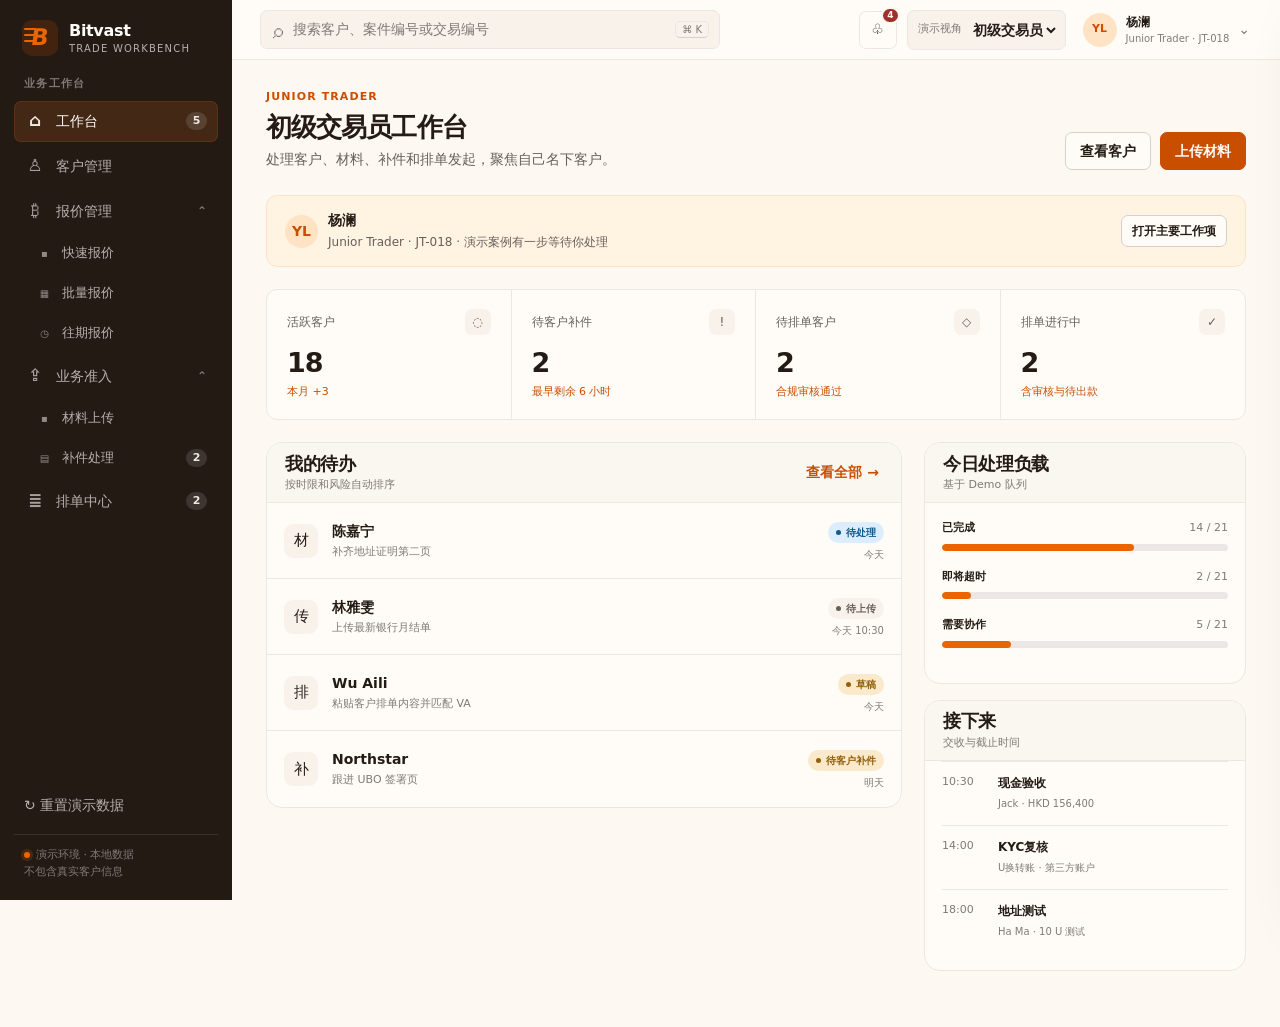
==== commit 610d6550: "new" ====
--- a/index.html
+++ b/index.html
@@ -62,6 +62,7 @@
     <div id="pdf-modal-root"></div>
     <div id="customer-modal-root"></div>
     <div id="material-order-modal-root"></div>
+    <div id="dispatch-modal-root"></div>
 
     <script src="assets/pdf-lib.min.js"></script>
     <script src="assets/pdf-template-01.js"></script>
--- a/styles.css
+++ b/styles.css
@@ -32,12 +32,14 @@
   --blue-700: oklch(45% 0.105 245);
   --blue-100: oklch(94% 0.028 245);
   --shadow-float: 0 22px 60px color-mix(in oklch, var(--ink-950) 17%, transparent);
-  --focus: 0 0 0 3px color-mix(in oklch, var(--teal-600) 24%, transparent);
+  --shadow-soft: 0 10px 26px color-mix(in oklch, var(--ink-950) 8%, transparent);
+  --shadow-dock: 0 -12px 28px color-mix(in oklch, var(--ink-950) 7%, transparent);
+  --focus: 0 0 0 3px color-mix(in oklch, var(--teal-600) 22%, transparent);
   --radius-sm: 7px;
   --radius-md: 11px;
   --radius-lg: 16px;
   --sidebar: 232px;
-  --topbar: 68px;
+  --topbar: 60px;
   --ease: cubic-bezier(0.16, 1, 0.3, 1);
 }
 
@@ -66,14 +68,14 @@
   position: fixed; inset: 0 auto 0 0; z-index: 40;
   width: var(--sidebar); padding: 19px 14px 16px;
   display: flex; flex-direction: column;
-  background: var(--ink-950); color: var(--ink-200);
-}
-.brand { display: flex; align-items: center; gap: 11px; padding: 0 8px 22px; color: var(--surface); }
+  background: color-mix(in oklch, var(--ink-950) 95%, oklch(18% 0.02 62)); color: var(--ink-200);
+}
+.brand { min-height: 40px; display: flex; align-items: center; gap: 11px; padding: 0 8px 20px; color: var(--surface); }
 .brand strong { display: block; font-size: 16px; letter-spacing: -.02em; }
 .brand small { display: block; margin-top: -2px; color: var(--ink-300); font-size: 10px; letter-spacing: .12em; text-transform: uppercase; }
 .brand-mark {
-  position: relative; width: 32px; height: 32px; display: grid; place-items: center;
-  border-radius: 8px; background: color-mix(in oklch, var(--surface) 8%, transparent);
+  position: relative; width: 36px; height: 36px; display: grid; place-items: center;
+  border-radius: 10px; background: color-mix(in oklch, var(--teal-700) 18%, transparent);
   color: var(--teal-600); font-size: 23px; font-weight: 850; letter-spacing: 0;
 }
 .brand-mark::before { content: "B"; transform: skew(-8deg); }
@@ -82,7 +84,7 @@
 .brand-mark i:nth-child(2) { top: 14px; }
 .brand-mark i:nth-child(3) { top: 20px; }
 .workspace-label { padding: 0 10px 8px; color: var(--ink-500); font-size: 11px; font-weight: 700; letter-spacing: .12em; }
-.primary-nav { display: grid; gap: 3px; }
+.primary-nav { display: grid; gap: 4px; }
 .nav-button {
   width: 100%; min-height: 41px; padding: 0 11px; border: 0; border-radius: var(--radius-sm);
   display: flex; align-items: center; gap: 11px;
@@ -90,7 +92,7 @@
   transition: background 160ms var(--ease), color 160ms var(--ease);
 }
 .nav-button:hover { background: color-mix(in oklch, var(--surface) 7%, transparent); color: var(--surface); }
-.nav-button.active { background: color-mix(in oklch, var(--teal-600) 21%, var(--ink-950)); color: var(--surface); }
+.nav-button.active { background: color-mix(in oklch, var(--teal-600) 18%, var(--ink-950)); color: var(--surface); box-shadow: inset 0 0 0 1px color-mix(in oklch, var(--teal-600) 16%, transparent); }
 .nav-group { display: grid; gap: 3px; }
 .nav-parent i { margin-left: auto; color: var(--ink-500); font-style: normal; font-size: 12px; }
 .nav-submenu { display: grid; gap: 3px; }
@@ -108,18 +110,19 @@
 .topbar {
   position: sticky; top: 0; z-index: 30; height: var(--topbar); padding: 0 28px;
   display: flex; align-items: center; gap: 20px;
-  border-bottom: 1px solid var(--ink-100); background: color-mix(in oklch, var(--paper) 95%, transparent);
+  border-bottom: 1px solid var(--ink-100); background: var(--surface);
 }
 .menu-button { display: none !important; }
-.icon-button { position: relative; width: 38px; height: 38px; border: 1px solid var(--ink-100); border-radius: var(--radius-sm); background: var(--surface); }
-.top-search { width: min(460px, 40vw); height: 39px; padding: 0 10px 0 12px; display: flex; align-items: center; gap: 8px; border: 1px solid var(--ink-100); border-radius: var(--radius-sm); background: var(--surface); }
+.icon-button { position: relative; width: 38px; height: 38px; border: 1px solid var(--ink-100); border-radius: var(--radius-sm); background: var(--surface); transition: border-color 160ms var(--ease), background 160ms var(--ease), color 160ms var(--ease); }
+.icon-button:hover { border-color: var(--ink-200); background: var(--surface-muted); }
+.top-search { width: min(460px, 40vw); height: 39px; padding: 0 10px 0 12px; display: flex; align-items: center; gap: 8px; border: 1px solid var(--ink-100); border-radius: var(--radius-sm); background: var(--surface-muted); }
 .top-search > span { color: var(--ink-500); font-size: 20px; }
 .top-search input { min-width: 0; flex: 1; border: 0; outline: 0; background: transparent; }
 .top-search input::placeholder { color: var(--ink-500); }
 kbd { padding: 2px 6px; border: 1px solid var(--ink-100); border-bottom-color: var(--ink-200); border-radius: 5px; color: var(--ink-500); background: var(--surface-muted); font: 10px system-ui; }
 .top-actions { margin-left: auto; display: flex; align-items: center; gap: 10px; }
 .notification-button b { position: absolute; right: -4px; top: -5px; min-width: 17px; height: 17px; padding: 0 4px; border: 2px solid var(--paper); border-radius: 9px; background: var(--red-700); color: var(--surface); font-size: 9px; line-height: 13px; }
-.role-switcher { height: 40px; padding: 3px 6px 3px 10px; display: flex; align-items: center; gap: 7px; border: 1px solid var(--ink-100); border-radius: var(--radius-sm); background: var(--surface); }
+.role-switcher { height: 40px; padding: 3px 6px 3px 10px; display: flex; align-items: center; gap: 7px; border: 1px solid var(--ink-100); border-radius: var(--radius-sm); background: var(--surface-muted); }
 .role-switcher > span { color: var(--ink-500); font-size: 11px; }
 .role-switcher select { max-width: 118px; border: 0; outline: 0; background: transparent; font-weight: 650; }
 .user-menu { padding: 0 2px 0 7px; border: 0; display: flex; align-items: center; gap: 9px; background: transparent; text-align: left; }
@@ -129,7 +132,7 @@
 .user-menu small { color: var(--ink-500); font-size: 10px; }
 .user-menu i { color: var(--ink-500); font-style: normal; }
 
-#main-content { padding: 29px 34px 56px; }
+#main-content { min-height: calc(100vh - var(--topbar)); padding: 29px 34px 56px; background: var(--paper); }
 #main-content.quote-replica-host { height: calc(100vh - var(--topbar)); padding: 0; overflow: hidden; background: var(--surface); }
 .page { max-width: 1460px; margin: 0 auto; }
 .page-header { margin-bottom: 25px; display: flex; align-items: flex-end; justify-content: space-between; gap: 24px; }
@@ -139,7 +142,7 @@
 h3 { margin: 0; font-size: 14px; }
 .page-subtitle { max-width: 70ch; margin: 7px 0 0; color: var(--ink-600); }
 .header-actions { display: flex; align-items: center; gap: 9px; }
-.btn { min-height: 38px; padding: 0 14px; border: 1px solid var(--ink-200); border-radius: var(--radius-sm); display: inline-flex; align-items: center; justify-content: center; gap: 7px; background: var(--surface); font-weight: 650; transition: 160ms var(--ease); }
+.btn { min-height: 38px; padding: 0 14px; border: 1px solid var(--ink-200); border-radius: var(--radius-sm); display: inline-flex; align-items: center; justify-content: center; gap: 7px; background: var(--surface); font-weight: 650; transition: border-color 160ms var(--ease), background 160ms var(--ease), color 160ms var(--ease), box-shadow 160ms var(--ease); }
 .btn:hover { border-color: var(--ink-300); background: var(--surface-muted); }
 .btn-primary { border-color: var(--teal-700); background: var(--teal-700); color: var(--surface); }
 .btn-primary:hover { border-color: var(--teal-600); background: var(--teal-600); }
@@ -163,8 +166,8 @@
 .metric-trend { color: var(--teal-700); font-size: 11px; }
 
 .dashboard-grid { margin-top: 22px; display: grid; grid-template-columns: minmax(0, 1.58fr) minmax(310px, .8fr); gap: 22px; align-items: start; }
-.section { border: 1px solid var(--ink-100); border-radius: var(--radius-md); background: var(--surface); overflow: hidden; }
-.section-header { min-height: 57px; padding: 0 18px; display: flex; align-items: center; justify-content: space-between; gap: 14px; border-bottom: 1px solid var(--ink-100); }
+.section { border: 1px solid var(--ink-100); border-radius: var(--radius-lg); background: var(--surface); overflow: hidden; }
+.section-header { min-height: 60px; padding: 0 18px; display: flex; align-items: center; justify-content: space-between; gap: 14px; border-bottom: 1px solid var(--ink-100); background: color-mix(in oklch, var(--surface-muted) 62%, var(--surface)); }
 .section-header p { margin: 2px 0 0; color: var(--ink-500); font-size: 11px; }
 .link-button { padding: 4px; border: 0; color: var(--teal-700); background: transparent; font-weight: 650; }
 .task-list { display: grid; }
@@ -197,14 +200,14 @@
 .agenda-row span { color: var(--ink-500); font-size: 10px; }
 
 .toolbar { margin-bottom: 14px; display: flex; align-items: center; gap: 9px; flex-wrap: wrap; }
-.search-control, .select-control { height: 38px; border: 1px solid var(--ink-100); border-radius: var(--radius-sm); background: var(--surface); }
+.search-control, .select-control { height: 38px; border: 1px solid var(--ink-100); border-radius: var(--radius-sm); background: var(--surface-muted); }
 .search-control { min-width: 260px; padding: 0 11px; display: flex; align-items: center; gap: 7px; }
 .search-control input { width: 100%; border: 0; outline: 0; background: transparent; }
 .select-control { padding: 0 30px 0 10px; }
 .toolbar-count { margin-left: auto; color: var(--ink-500); font-size: 11px; }
-.data-table-wrap { border: 1px solid var(--ink-100); border-radius: var(--radius-md); overflow: auto; background: var(--surface); }
+.data-table-wrap { border: 1px solid var(--ink-100); border-radius: var(--radius-lg); overflow: auto; background: var(--surface); }
 .data-table { width: 100%; border-collapse: collapse; white-space: nowrap; }
-.data-table th { height: 43px; padding: 0 15px; border-bottom: 1px solid var(--ink-100); color: var(--ink-500); background: var(--surface-muted); font-size: 10px; letter-spacing: .04em; text-align: left; }
+.data-table th { height: 43px; padding: 0 15px; border-bottom: 1px solid var(--ink-100); color: var(--ink-500); background: color-mix(in oklch, var(--surface-muted) 72%, var(--surface)); font-size: 10px; letter-spacing: .04em; text-align: left; }
 .data-table td { height: 61px; padding: 0 15px; border-bottom: 1px solid var(--ink-100); vertical-align: middle; }
 .data-table tbody tr:last-child td { border-bottom: 0; }
 .data-table tbody tr { cursor: pointer; }
@@ -234,6 +237,22 @@
 .compliance-back-link:hover { color: var(--teal-700); }
 .compliance-review-workspace { display: block; border: 1px solid var(--ink-100); border-radius: var(--radius-md); overflow: hidden; background: var(--surface); }
 .compliance-review-actions { padding: 16px 22px; border-top: 1px solid var(--ink-100); display: flex; justify-content: flex-end; gap: 10px; background: var(--surface); }
+.compliance-conclusion { display: block; }
+.conclusion-title h3 { margin: 0; font-size: 12px; }
+.conclusion-title p { margin: 4px 0 0; color: var(--ink-500); font-size: 10px; }
+.conclusion-options { margin-top: 12px; display: grid; grid-template-columns: repeat(2, minmax(0, 1fr)); gap: 10px; }
+.conclusion-option { padding: 11px 12px; border: 1px solid var(--ink-100); border-radius: var(--radius-sm); display: flex; align-items: flex-start; gap: 9px; background: var(--surface); cursor: pointer; transition: border-color 160ms var(--ease), background 160ms var(--ease); }
+.conclusion-option:hover { border-color: var(--ink-200); background: var(--surface-muted); }
+.conclusion-option input { margin-top: 2px; accent-color: var(--teal-600); }
+.conclusion-option strong { display: block; font-size: 11px; }
+.conclusion-option small { display: block; margin-top: 2px; color: var(--ink-500); font-size: 9px; }
+.conclusion-option.selected.pass { border-color: var(--teal-600); background: var(--teal-50); }
+.conclusion-option.selected.reject { border-color: var(--red-700); background: var(--red-50); }
+.conclusion-option.selected.reject input { accent-color: var(--red-700); }
+.conclusion-note { margin-top: 12px; }
+.conclusion-required { color: var(--red-700); font-style: normal; font-weight: 700; }
+.conclusion-submit { margin-top: 12px; display: flex; align-items: center; justify-content: flex-end; gap: 12px; }
+@media (max-width: 720px) { .conclusion-options { grid-template-columns: 1fr; } }
 .kyc-config-crumb { margin: -4px 0 14px; color: var(--ink-600); font-size: 12px; }
 .kyc-config-hero { min-height: 108px; margin-bottom: 12px; padding: 24px 28px; border: 1px solid var(--ink-100); border-radius: var(--radius-lg); display: flex; align-items: center; justify-content: space-between; gap: 22px; background: var(--surface); }
 .kyc-config-hero h1 { margin: 0; font-size: 24px; letter-spacing: 0; }
@@ -259,7 +278,7 @@
 .kyc-channel-list::before { content: ""; position: absolute; left: 4px; top: 2px; bottom: 18px; width: 1px; background: var(--teal-200); }
 .kyc-tree-row.channel { position: relative; min-height: 54px; border-radius: var(--radius-sm); background: var(--surface); }
 .kyc-tree-row.channel::before { content: ""; position: absolute; left: -14px; top: 50%; width: 12px; height: 1px; background: var(--teal-200); }
-.kyc-tree-row.channel.active { border-color: var(--teal-600); background: var(--teal-50); color: var(--teal-700); box-shadow: inset 3px 0 0 var(--teal-600); }
+.kyc-tree-row.channel.active { border-color: var(--teal-600); background: var(--teal-50); color: var(--teal-700); box-shadow: inset 0 0 0 1px color-mix(in oklch, var(--teal-600) 38%, transparent); }
 .kyc-tree-main { min-width: 0; flex: 1; display: grid; gap: 3px; }
 .kyc-tree-main strong, .kyc-tree-main span { min-width: 0; overflow: hidden; text-overflow: ellipsis; white-space: nowrap; font-weight: 760; }
 .kyc-tree-main small { min-width: 0; overflow: hidden; text-overflow: ellipsis; white-space: nowrap; color: currentColor; opacity: .72; font-size: 10px; font-weight: 650; }
@@ -308,9 +327,9 @@
 .kyc-engine-search { height: 38px; margin: 12px; padding: 0 10px; border: 1px solid var(--ink-100); border-radius: var(--radius-sm); display: flex; align-items: center; gap: 8px; color: var(--ink-500); background: var(--surface-muted); }
 .kyc-engine-search input { min-width: 0; flex: 1; border: 0; outline: 0; background: transparent; font-size: 12px; }
 .kyc-engine-scenario-list { padding: 10px; display: grid; gap: 8px; overflow: auto; }
-.kyc-engine-scenario { width: 100%; padding: 12px; border: 1px solid transparent; border-left: 4px solid transparent; border-radius: var(--radius-md); display: grid; gap: 6px; color: var(--ink-700); background: transparent; text-align: left; cursor: pointer; }
+.kyc-engine-scenario { width: 100%; padding: 12px; border: 1px solid transparent; border-radius: var(--radius-md); display: grid; gap: 6px; color: var(--ink-700); background: transparent; text-align: left; cursor: pointer; }
 .kyc-engine-scenario:hover { background: var(--surface-muted); }
-.kyc-engine-scenario.active { border-color: color-mix(in oklch, var(--blue-700) 28%, var(--ink-100)); border-left-color: var(--blue-700); color: var(--ink-950); background: color-mix(in oklch, var(--blue-100) 62%, var(--surface)); box-shadow: 0 8px 20px color-mix(in oklch, var(--blue-700) 8%, transparent); }
+.kyc-engine-scenario.active { border-color: color-mix(in oklch, var(--blue-700) 30%, var(--ink-100)); color: var(--ink-950); background: color-mix(in oklch, var(--blue-100) 62%, var(--surface)); box-shadow: inset 0 0 0 1px color-mix(in oklch, var(--blue-700) 22%, transparent); }
 .kyc-engine-scenario div { display: flex; align-items: center; justify-content: space-between; gap: 10px; }
 .kyc-engine-scenario span { padding: 2px 6px; border-radius: 6px; color: var(--ink-700); background: var(--ink-100); font-size: 10px; font-weight: 850; }
 .kyc-engine-scenario em, .kyc-engine-scenario small { color: var(--ink-500); font-style: normal; font-size: 10px; }
@@ -327,7 +346,15 @@
 .kyc-engine-metrics strong { font-size: 22px; }
 .kyc-engine-metrics span { color: var(--ink-500); font-size: 11px; }
 .kyc-engine-editor { display: grid; gap: 14px; }
-.kyc-engine-scenario-head { padding: 18px; border: 1px solid var(--ink-100); border-radius: var(--radius-md); display: grid; grid-template-columns: auto minmax(0, 1fr) auto; align-items: start; gap: 14px; background: var(--surface); }
+.kyc-engine-scenario-head { padding: 18px; border: 1px solid var(--ink-100); border-radius: var(--radius-md); display: grid; grid-template-columns: auto minmax(0, 1fr) auto auto; align-items: start; gap: 14px; background: var(--surface); }
+.kyc-scenario-head-actions { display: flex; align-items: center; gap: 8px; }
+.kyc-danger-btn { color: var(--red-700); border-color: color-mix(in oklch, var(--red-700) 26%, var(--ink-100)); }
+.kyc-danger-link { color: var(--red-700); }
+.kyc-matrix-actions { display: flex; align-items: center; gap: 14px; flex-shrink: 0; }
+.kyc-section-head-actions { display: flex; align-items: center; gap: 8px; flex-shrink: 0; }
+.kyc-section-delete { width: 32px; height: 32px; border: 1px solid var(--ink-100); border-radius: var(--radius-sm); color: var(--red-700); background: var(--surface); }
+.kyc-channel-editor-foot { display: flex; justify-content: flex-start; }
+.kyc-modal-dialog textarea { min-height: 120px; resize: vertical; line-height: 1.6; }
 .kyc-code-pill { padding: 7px 10px; border-radius: 8px; color: var(--surface); background: var(--ink-950); font-family: ui-monospace, SFMono-Regular, Menlo, monospace; font-weight: 850; }
 .kyc-engine-title-field { display: grid; gap: 4px; }
 .kyc-engine-title-field input { width: 100%; border: 0; border-bottom: 1px solid transparent; outline: 0; color: var(--ink-950); background: transparent; font-size: 18px; font-weight: 820; }
@@ -346,6 +373,8 @@
 .kyc-channel-tabs span { padding: 2px 6px; border-radius: 999px; color: var(--ink-600); background: var(--ink-100); font-size: 10px; }
 .kyc-channel-dot { width: 8px; height: 8px; border-radius: 999px; background: var(--blue-700); }
 .kyc-channel-dot.red { background: var(--red-700); }
+.kyc-channel-dot.teal { background: var(--teal-600); }
+.kyc-channel-dot.amber { background: var(--amber-700); }
 .kyc-channel-editor { padding: 18px; display: grid; gap: 16px; }
 .kyc-section-stack { display: grid; gap: 14px; }
 .kyc-material-section { padding: 14px; border: 1px solid var(--ink-100); border-radius: var(--radius-md); display: grid; gap: 12px; background: var(--surface); }
@@ -490,11 +519,11 @@
 .field label { font-size: 11px; font-weight: 650; }
 .field > span { font-size: 11px; font-weight: 650; }
 .field label span { color: var(--red-700); }
-.field input, .field select, .field textarea { width: 100%; min-height: 40px; padding: 8px 10px; border: 1px solid var(--ink-200); border-radius: var(--radius-sm); outline: 0; background: var(--surface); }
+.field input, .field select, .field textarea { width: 100%; min-height: 40px; padding: 8px 10px; border: 1px solid var(--ink-200); border-radius: var(--radius-sm); outline: 0; background: var(--surface-muted); transition: border-color 160ms var(--ease), background 160ms var(--ease), box-shadow 160ms var(--ease); }
 .field select { height: 40px; }
 .field input:disabled { color: var(--ink-500); background: var(--surface-muted); cursor: not-allowed; }
 .field textarea { min-height: 88px; resize: vertical; }
-.field input:focus, .field select:focus, .field textarea:focus { border-color: var(--teal-600); box-shadow: var(--focus); }
+.field input:focus, .field select:focus, .field textarea:focus { border-color: var(--teal-600); background: var(--surface); box-shadow: var(--focus); }
 .field-hint { color: var(--ink-500); font-size: 9px; }
 .type-options { display: grid; grid-template-columns: 1fr 1fr; gap: 10px; }
 .type-option { position: relative; padding: 14px; border: 1px solid var(--ink-200); border-radius: var(--radius-sm); cursor: pointer; }
@@ -566,6 +595,17 @@
 .detail-field span, .detail-field strong { display: block; }
 .detail-field span { color: var(--ink-500); font-size: 9px; }
 .detail-field strong { margin-top: 5px; font-size: 11px; }
+.doc-flow-tag { display: inline-block; margin-left: 6px; padding: 1px 8px; border-radius: 999px; font-size: 9px; font-weight: 600; font-style: normal; vertical-align: 1px; white-space: nowrap; }
+.doc-flow-tag.library { color: var(--ink-600); background: var(--surface-muted); border: 1px solid var(--ink-100); }
+.doc-flow-tag.compliance { color: var(--blue-700); background: var(--blue-100); border: 1px solid var(--blue-100); }
+.drawer-status-section { margin-top: 24px; padding-top: 18px; border-top: 1px solid var(--ink-100); }
+.drawer-status-section h3 { margin: 0 0 8px; font-size: 12px; }
+.drawer-status-section h3 + .drawer-status-hint { margin-top: 0; }
+.drawer-status-hint { margin: 0 0 12px; color: var(--ink-600); font-size: 10px; line-height: 1.6; }
+.drawer-status-actions { margin: 0 0 20px; }
+.drawer-status-section .timeline { padding: 0; border: 1px solid var(--ink-100); border-radius: var(--radius-sm); }
+.drawer-status-section .timeline-item { margin: 0 14px; }
+.drawer-status-empty { margin: 0; padding: 16px; border: 1px dashed var(--ink-100); border-radius: var(--radius-sm); color: var(--ink-500); font-size: 10px; text-align: center; }
 .document-list { margin-top: 17px; border: 1px solid var(--ink-100); border-radius: var(--radius-sm); }
 .document-row { min-height: 58px; padding: 9px 12px; border-bottom: 1px solid var(--ink-100); display: flex; align-items: center; gap: 11px; }
 .document-row:last-child { border-bottom: 0; }
@@ -574,6 +614,31 @@
 .document-row strong, .document-row small { display: block; }
 .document-row small { color: var(--ink-500); font-size: 9px; }
 .document-upload-time { margin-top: 2px; color: var(--ink-600); }
+
+.drawer-section-hint { margin: 7px 0 0; color: var(--ink-500); font-size: 10px; line-height: 1.6; }
+.application-list { margin-top: 13px; display: grid; gap: 10px; }
+.application-card { border: 1px solid var(--ink-100); border-radius: var(--radius-sm); background: var(--surface); overflow: hidden; }
+.application-card.open { border-color: var(--ink-200); }
+.application-summary { width: 100%; min-height: 58px; padding: 9px 12px; border: 0; display: flex; align-items: center; gap: 11px; background: none; text-align: left; font: inherit; color: inherit; cursor: pointer; }
+.application-summary:hover { background: var(--surface-muted); }
+.application-summary > div { min-width: 0; flex: 1; }
+.application-summary strong, .application-summary small { display: block; }
+.application-summary small { margin-top: 2px; color: var(--ink-500); font-size: 9px; }
+.application-caret { color: var(--ink-500); font-style: normal; font-size: 10px; }
+.application-detail { padding: 3px 12px 14px; border-top: 1px dashed var(--ink-100); }
+.application-detail .detail-grid { margin-top: 11px; }
+.application-detail h4 { margin: 14px 0 0; color: var(--ink-600); font-size: 10px; }
+.application-note { margin: 10px 0 0; padding: 8px 10px; border: 1px solid var(--amber-200); border-radius: var(--radius-sm); background: var(--amber-50); color: var(--amber-700); font-size: 10px; line-height: 1.6; }
+.application-materials { margin-top: 8px; border: 1px solid var(--ink-100); border-radius: var(--radius-sm); }
+.application-material-row { padding: 8px 10px; border-bottom: 1px solid var(--ink-100); display: flex; align-items: center; gap: 10px; }
+.application-material-row:last-child { border-bottom: 0; }
+.application-material-row > div { min-width: 0; flex: 1; }
+.application-material-row strong, .application-material-row small { display: block; }
+.application-material-row strong { font-size: 11px; }
+.application-material-row small { margin-top: 2px; color: var(--ink-500); font-size: 9px; }
+.application-history { margin: 8px 0 0; padding: 0; list-style: none; display: grid; gap: 6px; }
+.application-history li { position: relative; padding-left: 14px; color: var(--ink-600); font-size: 10px; }
+.application-history li::before { content: ""; position: absolute; left: 2px; top: 5px; width: 5px; height: 5px; border-radius: 50%; background: var(--teal-600); }
 
 .empty-state { min-height: 320px; padding: 50px 24px; display: grid; place-items: center; text-align: center; }
 .empty-state i { width: 54px; height: 54px; margin: 0 auto 15px; display: grid; place-items: center; border-radius: 15px; color: var(--teal-700); background: var(--teal-100); font-style: normal; font-size: 21px; }
@@ -603,11 +668,11 @@
 .queue-tab.active { color: var(--surface); background: var(--ink-950); }
 .queue-tab.active b { color: var(--ink-950); background: var(--surface); }
 .queue-toolbar { margin-bottom: 12px; }
-.case-workbench { min-height: 610px; display: grid; grid-template-columns: 330px minmax(0, 1fr); border: 1px solid var(--ink-100); border-radius: var(--radius-md); overflow: hidden; background: var(--surface); }
+.case-workbench { min-height: 610px; display: grid; grid-template-columns: 330px minmax(0, 1fr); border: 1px solid var(--ink-100); border-radius: var(--radius-lg); overflow: hidden; background: var(--surface); }
 .case-list { max-height: 720px; overflow-y: auto; border-right: 1px solid var(--ink-100); background: var(--surface-muted); }
 .case-queue-row { width: 100%; min-height: 150px; padding: 16px; border: 0; border-bottom: 1px solid var(--ink-100); display: grid; gap: 7px; color: var(--ink-950); background: transparent; text-align: left; }
 .case-queue-row:hover { background: var(--surface); }
-.case-queue-row.active { background: var(--surface); box-shadow: inset 2px 0 0 var(--teal-600); }
+.case-queue-row.active { background: var(--surface); box-shadow: inset 0 0 0 1px color-mix(in oklch, var(--teal-600) 30%, transparent); }
 .case-row-top, .case-row-meta { display: flex; align-items: center; justify-content: space-between; gap: 8px; }
 .case-row-top time { color: var(--amber-700); font-size: 10px; font-weight: 700; }
 .case-row-id { color: var(--ink-500); font-size: 10px; }
@@ -623,7 +688,7 @@
 .case-summary-strip span, .case-summary-strip strong { display: block; }
 .case-summary-strip span { color: var(--ink-500); font-size: 9px; }
 .case-summary-strip strong { margin-top: 5px; font-size: 11px; }
-.case-next { margin: 18px 22px; padding: 16px; border: 1px solid var(--ink-100); border-radius: var(--radius-sm); display: flex; align-items: center; justify-content: space-between; gap: 18px; background: var(--surface-muted); }
+.case-next { margin: 18px 22px; padding: 16px; border: 1px solid var(--ink-100); border-radius: var(--radius-md); display: flex; align-items: center; justify-content: space-between; gap: 18px; background: var(--surface-muted); }
 .case-next > div:first-child { min-width: 0; }
 .case-next span, .case-next strong { display: block; }
 .case-next > div > span { color: var(--teal-700); font-size: 9px; font-weight: 760; letter-spacing: .06em; }
@@ -694,7 +759,7 @@
 .receipt-definition { margin-bottom: 16px; }
 
 /* 交易员 material submission */
-.material-picker-summary { margin: 20px 0 16px; display: grid; grid-template-columns: repeat(3, 1fr); border: 1px solid var(--ink-100); border-radius: var(--radius-md); overflow: hidden; background: var(--surface); }
+.material-picker-summary { margin: 20px 0 16px; display: grid; grid-template-columns: repeat(3, 1fr); border: 1px solid var(--ink-100); border-radius: var(--radius-lg); overflow: hidden; background: var(--surface); }
 .material-picker-summary.four { grid-template-columns: repeat(4, 1fr); }
 .material-picker-summary > div { min-height: 72px; padding: 13px 17px; border-right: 1px solid var(--ink-100); display: flex; flex-direction: column; justify-content: center; }
 .material-picker-summary > div:last-child { border-right: 0; }
@@ -706,7 +771,7 @@
 .material-customer-row:hover { background: var(--surface-muted); }
 .material-customer-row > div:not(.cell-primary) strong, .material-customer-row > div:not(.cell-primary) small { display: block; }
 .material-customer-row small { margin-top: 3px; color: var(--ink-500); font-size: 9px; }
-.material-order-table { border: 1px solid var(--ink-100); border-radius: var(--radius-md); overflow: hidden; background: var(--surface); }
+.material-order-table { border: 1px solid var(--ink-100); border-radius: var(--radius-lg); overflow: hidden; background: var(--surface); }
 .material-order-head, .material-order-row { display: grid; grid-template-columns: minmax(280px, 1.45fr) minmax(155px, .72fr) 115px 125px 128px; align-items: center; gap: 16px; }
 .material-order-head { min-height: 38px; padding: 0 16px; border-bottom: 1px solid var(--ink-100); color: var(--ink-500); background: var(--surface-muted); font-size: 9px; font-weight: 700; }
 .material-order-row { min-height: 86px; padding: 12px 16px; border-bottom: 1px solid var(--ink-100); }
@@ -842,6 +907,18 @@
 .quick-step-card { box-shadow: 0 1px 0 color-mix(in oklch, var(--ink-950) 4%, transparent); }
 .quick-upload-head { margin-bottom: 16px; display: flex; align-items: flex-start; justify-content: space-between; gap: 18px; }
 .quick-upload-panel > .quick-upload-head { min-height: 66px; margin: 0; padding: 15px 18px; border-bottom: 1px solid var(--ink-100); align-items: center; background: var(--surface-muted); }
+.quick-upload-panel > .quick-upload-head.quick-step-head { min-height: 46px; padding: 9px 16px; }
+.quick-step-head > div:first-child { min-width: 0; display: flex; align-items: center; gap: 9px; }
+.quick-step-no { width: 21px; height: 21px; flex: 0 0 auto; border-radius: 999px; display: grid; place-items: center; color: var(--teal-700); background: var(--teal-50); box-shadow: inset 0 0 0 1px var(--teal-200); font-style: normal; font-size: 11px; font-weight: 800; }
+.quick-step-head h2 { margin: 0; font-size: 13.5px; letter-spacing: 0; white-space: nowrap; }
+.quick-step-head > div:first-child small { min-width: 0; color: var(--ink-500); font-size: 11px; overflow: hidden; text-overflow: ellipsis; white-space: nowrap; }
+.quick-channel-options { min-height: 44px; display: flex; flex-wrap: wrap; align-items: stretch; gap: 8px; }
+.quick-channel-chip { min-height: 42px; padding: 0 14px; border: 1px solid var(--ink-200); border-radius: var(--radius-sm); display: inline-flex; align-items: baseline; gap: 5px; background: var(--surface); color: var(--ink-700); font-size: 13px; font-weight: 700; transition: border-color 140ms var(--ease), background 140ms var(--ease); }
+.quick-channel-chip small { color: var(--ink-500); font-size: 10px; font-weight: 600; }
+.quick-channel-chip:hover { border-color: var(--teal-600); }
+.quick-channel-chip.active { border-color: var(--teal-600); color: var(--teal-700); background: var(--teal-50); box-shadow: 0 0 0 1px var(--teal-600); }
+.quick-channel-chip.active small { color: var(--teal-700); }
+.quick-channel-empty { align-self: center; color: var(--ink-500); font-size: 12px; }
 .quick-head-actions { display: flex; align-items: center; gap: 9px; flex-wrap: wrap; justify-content: flex-end; }
 .quick-upload-head span { color: var(--teal-700); font-size: 9px; font-weight: 760; letter-spacing: .14em; }
 .quick-upload-head h2 { margin-top: 4px; }
@@ -958,7 +1035,7 @@
 .quick-rule-item em.optional { color: var(--ink-600); background: var(--ink-100); }
 .quick-assistant-empty { padding: 18px; border: 1px solid var(--ink-100); border-radius: var(--radius-md); color: var(--ink-600); background: var(--surface); }
 .quick-assistant-empty p { margin: 4px 0 0; font-size: 12px; }
-.quick-submit-dock { position: fixed; left: var(--sidebar); right: 0; bottom: 0; z-index: 25; min-height: 72px; padding: 12px 34px; border-top: 1px solid var(--ink-100); display: flex; align-items: center; justify-content: space-between; gap: 18px; background: var(--surface); box-shadow: 0 -12px 28px color-mix(in oklch, var(--ink-950) 7%, transparent); }
+.quick-submit-dock { position: fixed; left: var(--sidebar); right: 0; bottom: 0; z-index: 25; min-height: 72px; padding: 12px 34px; border-top: 1px solid var(--ink-100); display: flex; align-items: center; justify-content: space-between; gap: 18px; background: var(--surface); box-shadow: var(--shadow-dock); }
 .quick-submit-mode { min-width: 0; display: flex; align-items: center; gap: 12px; flex-wrap: wrap; color: var(--ink-500); font-size: 11px; }
 .quick-submit-mode label { min-height: 36px; padding: 0 10px; border: 1px solid var(--ink-100); border-radius: var(--radius-sm); display: inline-flex; align-items: center; gap: 7px; color: var(--ink-700); background: var(--surface-muted); cursor: pointer; }
 .quick-submit-mode label.selected { border-color: var(--teal-600); color: var(--teal-700); background: var(--teal-50); box-shadow: inset 0 0 0 1px var(--teal-600); }
@@ -1059,56 +1136,120 @@
 .schedule-blank-state p { max-width: 44ch; margin: 7px auto 0; color: var(--ink-600); }
 .schedule-preview-panel { overflow: hidden; }
 .schedule-preview { margin: 0; min-height: 520px; padding: 18px; overflow: auto; color: var(--ink-950); background: var(--surface-muted); font: 15px/1.45 -apple-system, BlinkMacSystemFont, "Segoe UI", "PingFang SC", "Microsoft YaHei", system-ui, sans-serif; white-space: pre-wrap; word-break: break-word; }
-.schedule-orders-table td { height: 70px; }
+.schedule-orders-wrap { border-radius: var(--radius-lg); }
+.schedule-orders-table th { height: 46px; }
+.schedule-orders-table td { height: 76px; }
+.schedule-orders-table tbody tr:hover { background: color-mix(in oklch, var(--teal-50) 48%, var(--surface)); }
+.schedule-order-id, .schedule-customer-cell, .schedule-account-cell, .schedule-amount-cell { display: grid; gap: 4px; }
+.schedule-order-id strong, .schedule-customer-cell strong, .schedule-account-cell strong, .schedule-amount-cell strong { font-size: 13px; line-height: 1.28; }
+.schedule-order-id strong { font-family: ui-monospace, SFMono-Regular, Menlo, Consolas, monospace; letter-spacing: 0; }
+.schedule-order-id span, .schedule-customer-cell span, .schedule-account-cell span, .schedule-amount-cell span { color: var(--ink-500); font-size: 11px; line-height: 1.35; }
+.schedule-amount-cell strong { font-size: 14px; }
 
 .payout-workbench { max-width: 1460px; }
-.payout-metric-grid { margin-bottom: 22px; display: grid; grid-template-columns: repeat(4, minmax(0, 1fr)); gap: 18px; }
+.payout-metric-grid { margin-bottom: 18px; display: grid; grid-template-columns: repeat(4, minmax(0, 1fr)); gap: 14px; }
 .payout-metric-grid.three { grid-template-columns: repeat(3, minmax(0, 1fr)); }
-.payout-metric-card { min-height: 122px; padding: 20px 22px; border: 1px solid var(--ink-100); border-radius: var(--radius-md); background: var(--surface); display: flex; flex-direction: column; justify-content: flex-start; gap: 12px; }
-.payout-metric-card > span { color: var(--ink-600); font-size: 14px; font-weight: 700; }
-.payout-metric-card > strong { color: var(--ink-950); font-size: 31px; line-height: 1.08; letter-spacing: 0; }
+.payout-metric-card { min-height: 116px; padding: 17px 18px; border: 1px solid var(--ink-100); border-radius: var(--radius-lg); background: color-mix(in oklch, var(--surface) 88%, var(--paper)); display: flex; flex-direction: column; justify-content: space-between; gap: 10px; }
+.payout-metric-card:hover { border-color: var(--ink-200); background: var(--surface); }
+.payout-metric-label { min-width: 0; display: flex; align-items: center; justify-content: space-between; gap: 10px; }
+.payout-metric-label > span { min-width: 0; color: var(--ink-700); font-size: 13px; font-weight: 760; overflow: hidden; text-overflow: ellipsis; white-space: nowrap; }
+.payout-metric-label > em { flex: 0 0 auto; padding: 3px 7px; border-radius: var(--radius-sm); color: var(--ink-600); background: var(--surface-muted); font-style: normal; font-size: 10px; font-weight: 680; }
+.payout-metric-card > strong { color: var(--ink-950); font-size: 28px; line-height: 1.08; letter-spacing: 0; }
 .payout-metric-card > strong small { color: var(--ink-500); font-size: 14px; font-weight: 560; }
+.payout-metric-card > p { margin: 0; color: var(--ink-500); font-size: 11px; line-height: 1.35; }
 .payout-metric-card > strong.blue { color: var(--blue-700); }
 .payout-metric-card > strong.green, .payout-green-text { color: oklch(50% .16 155); }
 .payout-metric-card > strong.orange { color: oklch(58% .17 70); }
 .payout-metric-card > strong.red { color: oklch(58% .2 25); }
 .payout-channel-limits, .payout-bank-links { display: flex; align-items: center; gap: 10px; }
-.payout-channel-limits b { min-width: 94px; padding: 7px 10px; border-radius: var(--radius-sm); font-size: 15px; line-height: 1.22; }
-.limit-sgb { color: oklch(58% .2 25); background: oklch(96% .025 25); }
-.limit-sino { color: var(--blue-700); background: var(--blue-100); }
-.payout-bank-links button { min-width: 78px; min-height: 58px; padding: 0 10px; border: 1px solid var(--ink-100); border-radius: var(--radius-sm); background: var(--surface-muted); color: var(--ink-800); font-size: 16px; line-height: 1.2; text-align: left; }
-.payout-queue-card { border: 1px solid var(--ink-100); border-radius: var(--radius-md); background: var(--surface); overflow: hidden; }
-.payout-queue-head { min-height: 66px; padding: 14px 18px; border-bottom: 1px solid var(--ink-100); display: flex; align-items: center; justify-content: space-between; gap: 16px; background: var(--surface-muted); }
-.payout-queue-head > div { display: flex; align-items: center; gap: 10px; }
-.payout-queue-head h2 { font-size: 16px; letter-spacing: 0; }
-.payout-head-icon { width: 20px; height: 20px; display: inline-grid; place-items: center; font-style: normal; font-size: 16px; font-weight: 800; }
-.payout-head-icon.blue { color: var(--blue-700); }
-.payout-head-icon.amber { color: oklch(58% .17 70); }
-.payout-head-icon.green { color: oklch(50% .16 155); }
+.payout-channel-limits b { min-width: 96px; padding: 8px 10px; border: 1px solid transparent; border-radius: var(--radius-sm); display: grid; gap: 2px; line-height: 1.2; }
+.payout-channel-limits b span, .payout-channel-limits b small { display: block; }
+.payout-channel-limits b span { font-size: 11px; font-weight: 780; }
+.payout-channel-limits b strong { font-size: 16px; line-height: 1.1; }
+.payout-channel-limits b small { font-size: 10px; font-weight: 560; opacity: .72; }
+.limit-sgb { border-color: color-mix(in oklch, var(--red-700) 18%, transparent); color: oklch(52% .18 25); background: oklch(96% .025 25); }
+.limit-sino { border-color: color-mix(in oklch, var(--blue-700) 18%, transparent); color: var(--blue-700); background: var(--blue-100); }
+.payout-bank-links button { min-width: 90px; min-height: 58px; padding: 9px 11px; border: 1px solid var(--ink-100); border-radius: var(--radius-sm); background: var(--surface-muted); color: var(--ink-800); text-align: left; transition: border-color 160ms var(--ease), background 160ms var(--ease); }
+.payout-bank-links button:hover { border-color: var(--ink-200); background: var(--surface); }
+.payout-bank-links button strong, .payout-bank-links button small { display: block; }
+.payout-bank-links button strong { font-size: 14px; line-height: 1.15; }
+.payout-bank-links button small { margin-top: 3px; color: var(--ink-500); font-size: 10px; }
+.payout-queue-card { border: 1px solid var(--ink-100); border-radius: var(--radius-lg); background: var(--surface); overflow: hidden; }
+.payout-queue-head { min-height: 72px; padding: 15px 18px; border-bottom: 1px solid var(--ink-100); display: flex; align-items: center; justify-content: space-between; gap: 16px; background: color-mix(in oklch, var(--surface-muted) 68%, var(--surface)); }
+.payout-queue-head > div { min-width: 0; display: flex; align-items: center; gap: 12px; }
+.payout-queue-head h2 { margin: 0; font-size: 16px; letter-spacing: 0; }
+.payout-queue-head p { margin: 3px 0 0; color: var(--ink-500); font-size: 11px; line-height: 1.4; }
+.payout-head-icon { width: 28px; height: 28px; border-radius: var(--radius-sm); display: inline-grid; place-items: center; flex: 0 0 auto; font-style: normal; font-size: 15px; font-weight: 800; }
+.payout-head-icon.blue { color: var(--blue-700); background: var(--blue-100); }
+.payout-head-icon.amber { color: oklch(48% .13 70); background: var(--amber-100); }
+.payout-head-icon.green { color: oklch(43% .15 155); background: oklch(94% .045 155); }
 .payout-search { width: min(300px, 34vw); }
 .payout-search input { width: 100%; height: 38px; padding: 0 12px; border: 1px solid var(--ink-100); border-radius: var(--radius-sm); background: var(--surface); font-size: 13px; outline: 0; }
+.payout-search input:focus { border-color: var(--teal-600); box-shadow: var(--focus); }
 .payout-grid { display: grid; align-items: center; column-gap: 26px; }
 .payout-grid-trader { grid-template-columns: 1.25fr 1.45fr 1.25fr 1.3fr 1fr; }
+.payout-grid-dispatch { grid-template-columns: 0.85fr 1.5fr 1.25fr 1.05fr 1.35fr 1.1fr; }
 .payout-grid-audit { grid-template-columns: 1.1fr 1.4fr 1.65fr 1.45fr 1fr; }
 .payout-grid-operations { grid-template-columns: 1.05fr 1.05fr 1.65fr 1.55fr 1.05fr; }
-.payout-grid-head { min-height: 45px; padding: 0 18px; border-bottom: 1px solid var(--ink-100); color: var(--ink-600); background: var(--surface-muted); font-size: 12px; font-weight: 700; }
-.payout-row { min-height: 82px; padding: 14px 18px; }
+.payout-grid-head { min-height: 46px; padding: 0 18px; border-bottom: 1px solid var(--ink-100); color: var(--ink-600); background: color-mix(in oklch, var(--surface-muted) 86%, var(--surface)); font-size: 11px; font-weight: 760; }
+.payout-row { min-height: 98px; padding: 16px 18px; transition: background 160ms var(--ease); }
+.payout-row:hover { background: color-mix(in oklch, var(--teal-50) 42%, var(--surface)); }
 .payout-row + .payout-row { border-top: 1px solid var(--ink-100); }
 .payout-row strong, .payout-row small, .payout-row em { display: block; }
 .payout-row strong { color: var(--ink-950); font-size: 14px; line-height: 1.35; }
 .payout-row .mono { font-family: ui-monospace, SFMono-Regular, Menlo, Consolas, monospace; letter-spacing: 0; }
 .payout-row small { margin-top: 3px; color: var(--ink-500); font-size: 12px; line-height: 1.35; }
-.payout-row em { width: fit-content; margin-top: 5px; padding: 3px 8px; border: 1px solid var(--ink-100); border-radius: var(--radius-sm); color: var(--ink-600); background: var(--surface-muted); font-style: normal; font-size: 12px; }
-.payout-check { display: inline-flex; align-items: center; padding: 5px 9px; border: 1px solid oklch(82% .12 155); border-radius: var(--radius-sm); color: oklch(45% .16 155); background: oklch(94% .045 155); font-size: 12px; font-weight: 700; line-height: 1.35; white-space: normal; }
+.payout-tags { margin-top: 7px; display: flex; align-items: center; gap: 5px; flex-wrap: wrap; }
+.payout-row em { width: fit-content; padding: 3px 7px; border: 1px solid var(--ink-100); border-radius: var(--radius-sm); color: var(--ink-600); background: var(--surface-muted); font-style: normal; font-size: 11px; font-weight: 650; }
+.payout-primary { display: grid; gap: 4px; }
+.payout-amount strong { font-size: 16px; line-height: 1.25; }
+.payout-note { display: block; margin-top: 6px !important; }
+.payout-check { display: inline-flex; align-items: center; width: fit-content; max-width: 100%; padding: 6px 9px; border: 1px solid oklch(82% .12 155); border-radius: var(--radius-sm); color: oklch(42% .15 155); background: oklch(94% .045 155); font-size: 12px; font-weight: 760; line-height: 1.35; white-space: normal; }
+.payout-check::before { content: "✓"; margin-right: 6px; font-weight: 850; }
 .payout-check.large { font-size: 12px; }
 .payout-route { display: inline-flex; align-items: center; width: fit-content; padding: 4px 8px; border-radius: var(--radius-sm); font-size: 12px; font-weight: 750; line-height: 1.2; }
-.payout-route.sino { border: 1px solid var(--blue-200); color: var(--blue-700); background: var(--blue-100); }
+.payout-route.sino { border: 1px solid color-mix(in oklch, var(--blue-700) 24%, transparent); color: var(--blue-700); background: var(--blue-100); }
 .payout-route.sgb { margin-top: 8px; border: 1px solid oklch(88% .11 25); color: oklch(50% .18 25); background: oklch(96% .025 25); }
-.payout-action { min-height: 38px; padding: 0 14px; border: 0; border-radius: var(--radius-sm); color: white; font-size: 13px; font-weight: 700; line-height: 1.2; }
+.payout-action-cell { display: grid; justify-items: start; gap: 5px; }
+.payout-action-cell small { color: var(--ink-500); font-size: 11px; }
+.payout-action { min-height: 38px; padding: 0 14px; border: 0; border-radius: var(--radius-sm); color: var(--surface); font-size: 13px; font-weight: 740; line-height: 1.2; transition: filter 160ms var(--ease), transform 160ms var(--ease); }
 .payout-action.blue { background: var(--blue-700); }
 .payout-action.amber { background: oklch(58% .17 70); }
 .payout-action.green { background: oklch(50% .16 155); }
-.payout-action:hover { filter: brightness(.96); }
+.payout-action:hover { filter: brightness(.96); transform: translateY(-1px); }
+.payout-queue-card .empty-state { border: 0; border-radius: 0; }
+.dispatch-history-card { margin-top: 18px; }
+.payout-row .status { margin-top: 2px; }
+.dispatch-dialog { width: min(1220px, 96vw); }
+.dispatch-modal-layout { display: grid; grid-template-columns: minmax(0, 1.25fr) minmax(0, 1fr); gap: 18px; align-items: start; }
+.dispatch-form-column { min-width: 0; display: grid; gap: 12px; }
+.dispatch-preview-column { min-width: 0; display: grid; gap: 10px; align-self: stretch; align-content: start; }
+.dispatch-preview { min-height: 380px; max-height: 520px; border: 1px solid var(--ink-100); border-radius: var(--radius-sm); font-size: 13px; }
+.dispatch-raw-text { min-height: 170px; resize: vertical; font-size: 13px; line-height: 1.5; }
+.dispatch-field-label { display: block; margin-bottom: 6px; color: var(--ink-700); font-size: 12px; font-weight: 700; }
+.dispatch-channel-options { display: grid; grid-template-columns: repeat(2, minmax(0, 1fr)); gap: 10px; }
+.dispatch-va-panel { padding: 14px; border: 1px solid var(--ink-100); border-radius: var(--radius-sm); background: color-mix(in oklch, var(--surface-muted) 55%, var(--surface)); display: grid; gap: 10px; }
+.dispatch-va-list { display: grid; gap: 8px; }
+.dispatch-customer-brief { display: grid; gap: 5px; }
+.dispatch-customer-brief small { color: var(--ink-500); font-size: 11px; }
+.payout-row .link-button { margin-top: 4px; padding: 0; font-size: 11px; text-align: left; }
+.dispatch-view-dialog { width: min(1100px, 96vw); }
+.dispatch-view-wrap { min-height: 0; display: grid; grid-template-rows: minmax(0, 1fr) auto; overflow: hidden; }
+.dispatch-view-body { min-height: 0; padding: 18px 20px; display: grid; grid-template-columns: minmax(0, 1.35fr) minmax(0, 1fr); gap: 20px; align-items: start; overflow: auto; }
+.dispatch-view-text { min-height: 420px; font-size: 14.5px; line-height: 1.55; border: 1px solid var(--ink-100); border-radius: var(--radius-sm); }
+.dispatch-view-meta { min-width: 0; display: grid; gap: 14px; align-content: start; }
+.dispatch-view-wrap > footer { padding: 14px 20px; border-top: 1px solid var(--ink-100); display: flex; justify-content: flex-end; gap: 8px; }
+.dispatch-view-dialog header .status { margin-left: 4px; vertical-align: middle; }
+.dispatch-receipt-block { display: grid; gap: 8px; }
+.dispatch-receipt-block .document-row { border: 1px solid var(--ink-100); border-radius: var(--radius-sm); }
+.payout-receipt-dialog { width: min(720px, 96vw); }
+@media (max-width: 980px) {
+  .dispatch-modal-layout { grid-template-columns: 1fr; }
+  .dispatch-channel-options { grid-template-columns: 1fr; }
+  .dispatch-preview { min-height: 220px; }
+  .dispatch-view-body { grid-template-columns: 1fr; }
+  .dispatch-view-text { min-height: 260px; }
+}
 
 .quote-page { max-width: 1600px; }
 .quote-replica-page { max-width: none; width: 100%; height: 100%; margin: 0; display: grid; grid-template-rows: minmax(0, 1fr); }
@@ -1313,6 +1454,34 @@
 .signature-return { padding: 14px 16px; border-top: 1px solid var(--ink-100); display: flex; align-items: center; gap: 10px; }
 .signature-return > div { margin-right: auto; }
 .signature-return p { margin: 3px 0 0; color: var(--ink-500); font-size: 9px; }
+.supplement-main { min-width: 0; }
+.supplement-reject-card { margin-bottom: 18px; padding: 15px 17px; border: 1px solid var(--red-100); border-left: 3px solid var(--red-700); border-radius: var(--radius-sm); background: var(--red-50); }
+.supplement-reject-card header { display: flex; align-items: center; gap: 9px; flex-wrap: wrap; }
+.supplement-reject-card header strong { font-size: 12px; }
+.supplement-reject-card header small { color: var(--ink-500); font-size: 10px; }
+.supplement-reject-card > p { margin: 9px 0 0; color: var(--ink-800); font-size: 11px; line-height: 1.7; }
+.supplement-target-row { margin-top: 10px; display: flex; align-items: center; gap: 6px; flex-wrap: wrap; }
+.supplement-target-row > span { color: var(--ink-500); font-size: 10px; }
+.supplement-target-row em { padding: 2px 9px; border: 1px solid var(--red-100); border-radius: 10px; background: var(--surface); color: var(--red-700); font-size: 10px; font-style: normal; font-weight: 700; }
+.supplement-dropzone { margin-top: 14px; padding: 26px 20px; border: 1.5px dashed var(--ink-200); border-radius: var(--radius-sm); display: grid; justify-items: center; gap: 4px; text-align: center; background: var(--surface-muted); cursor: pointer; transition: border-color 160ms var(--ease), background 160ms var(--ease); }
+.supplement-dropzone:hover, .supplement-dropzone.dragover { border-color: var(--teal-600); background: var(--teal-50); }
+.supplement-dropzone i { font-style: normal; font-size: 20px; color: var(--teal-700); }
+.supplement-dropzone strong { font-size: 12px; }
+.supplement-dropzone small { color: var(--ink-500); font-size: 10px; }
+.supplement-file-list { margin-top: 12px; border: 1px solid var(--ink-100); border-radius: var(--radius-sm); }
+.supplement-file-row { padding: 10px 12px; border-bottom: 1px solid var(--ink-100); display: flex; align-items: center; gap: 11px; }
+.supplement-file-row:last-child { border-bottom: 0; }
+.supplement-file-row > div { min-width: 0; flex: 1; }
+.supplement-file-row > div strong, .supplement-file-row > div small { display: block; overflow: hidden; text-overflow: ellipsis; white-space: nowrap; }
+.supplement-file-row > div small { margin-top: 2px; color: var(--ink-500); font-size: 9px; }
+.supplement-match { display: grid; gap: 3px; }
+.supplement-match span { color: var(--ink-500); font-size: 9px; }
+.supplement-match select { min-width: 220px; height: 30px; padding: 0 8px; border: 1px solid var(--ink-200); border-radius: 6px; background: var(--surface); font: inherit; font-size: 10px; }
+.supplement-submit { margin-top: 14px; display: flex; align-items: center; justify-content: flex-end; gap: 12px; }
+.supplement-snapshot-row { grid-template-columns: minmax(0, 1fr) auto; }
+.supplement-history-header { margin-top: 18px; }
+@media (max-width: 720px) { .supplement-file-row { flex-wrap: wrap; } .supplement-match { width: 100%; } .supplement-match select { min-width: 100%; } }
+
 .submission-review-head { margin-bottom: 12px; display: grid; grid-template-columns: repeat(3, 1fr); border: 1px solid var(--ink-100); border-radius: var(--radius-sm); overflow: hidden; }
 .submission-review-head > div { padding: 11px 12px; border-right: 1px solid var(--ink-100); }
 .submission-review-head > div:last-child { border-right: 0; }
@@ -1343,8 +1512,8 @@
 .supplement-item span { font-size: 10px; font-weight: 600; }
 .generated-notice-head { margin: 2px 0 8px; display: flex; align-items: center; justify-content: space-between; gap: 12px; }
 .generated-notice-head span { color: var(--ink-600); font-size: 10px; font-weight: 600; }
-.notice-editor textarea { min-height: 240px; background: #151b2d; color: #5cf0c6; font-family: ui-monospace, SFMono-Regular, Menlo, monospace; font-size: 10px; line-height: 1.7; border-color: #1f2a45; }
-.notice-editor textarea::placeholder { color: #7ab5aa; }
+.notice-editor textarea { min-height: 240px; background: var(--surface-muted); color: var(--ink-950); font-family: ui-monospace, SFMono-Regular, Menlo, monospace; font-size: 10px; line-height: 1.7; border-color: var(--ink-200); }
+.notice-editor textarea::placeholder { color: var(--ink-500); }
 .ops-review-output { margin: 0 22px 22px; padding: 18px; border: 1px solid var(--ink-100); border-radius: var(--radius-md); background: var(--surface-muted); }
 .ops-review-output .field-grid { margin-top: 10px; }
 .ops-review-output textarea { min-height: 92px; }
